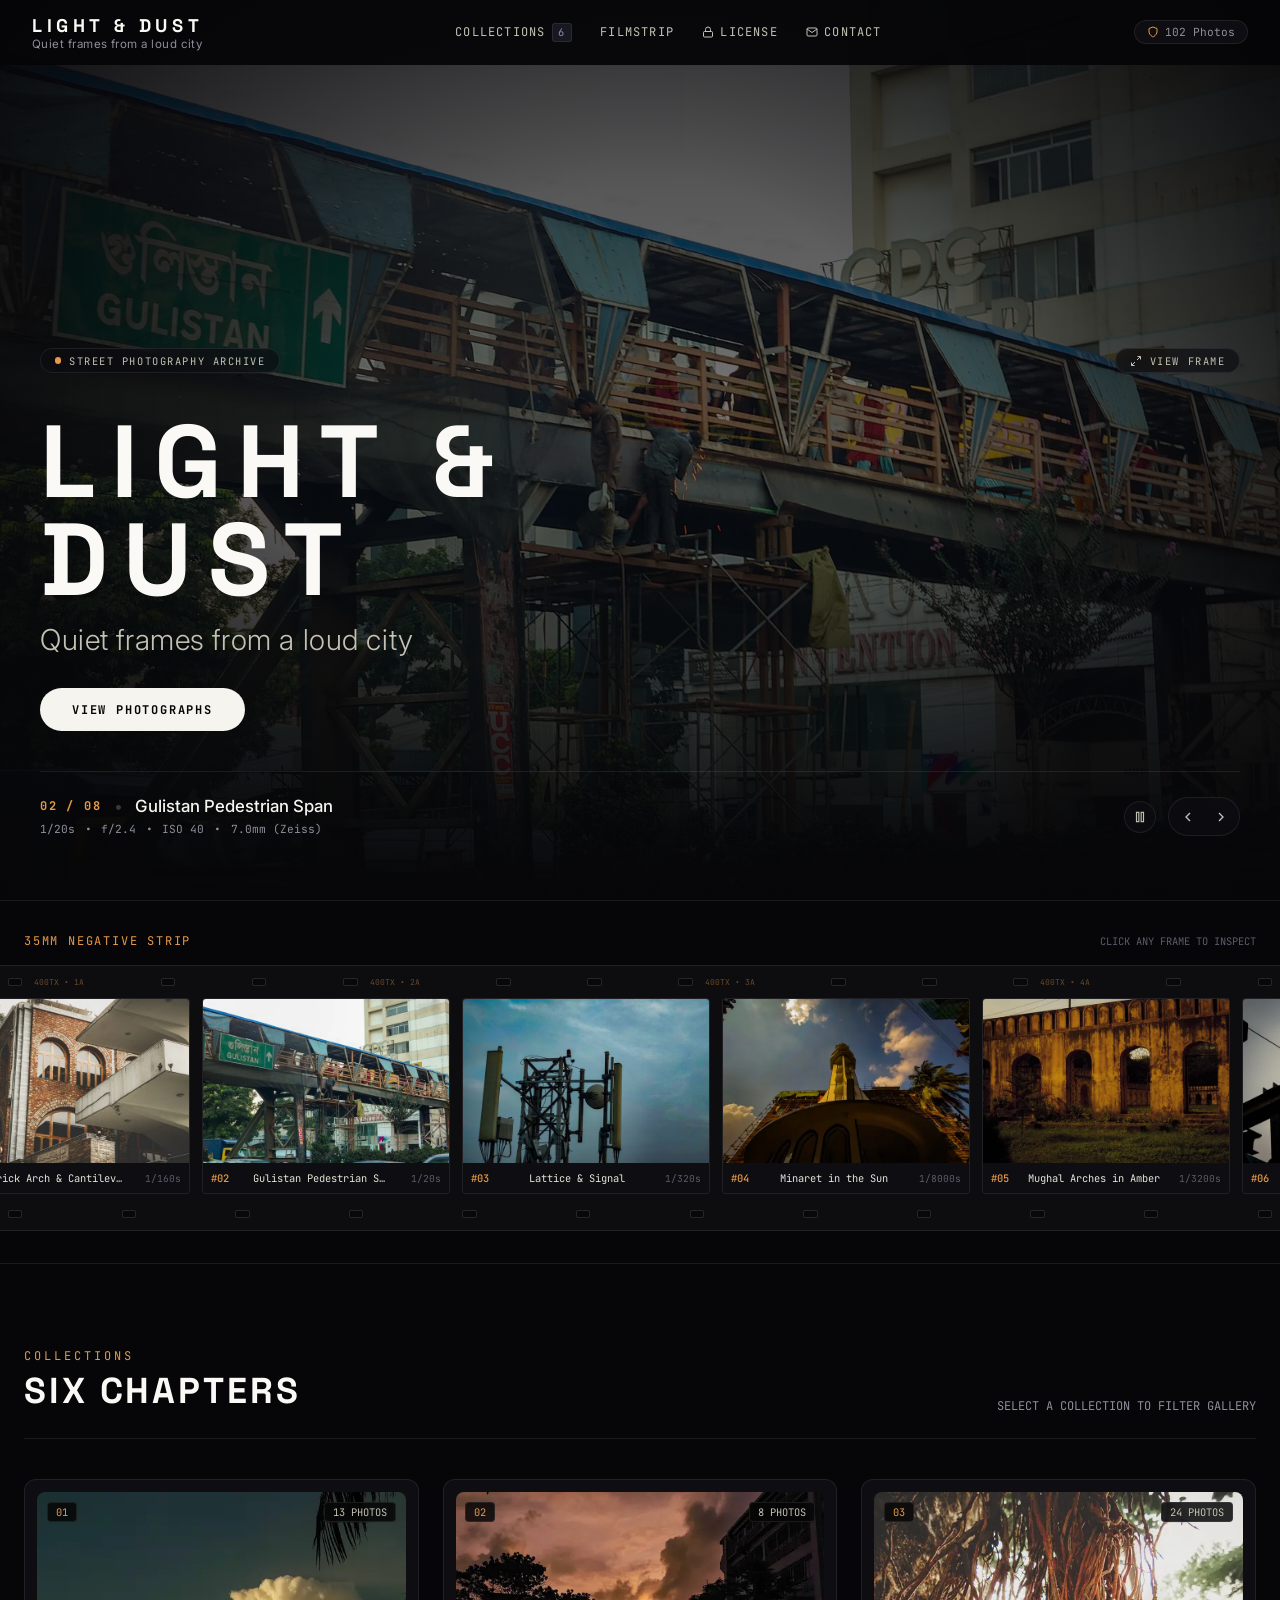
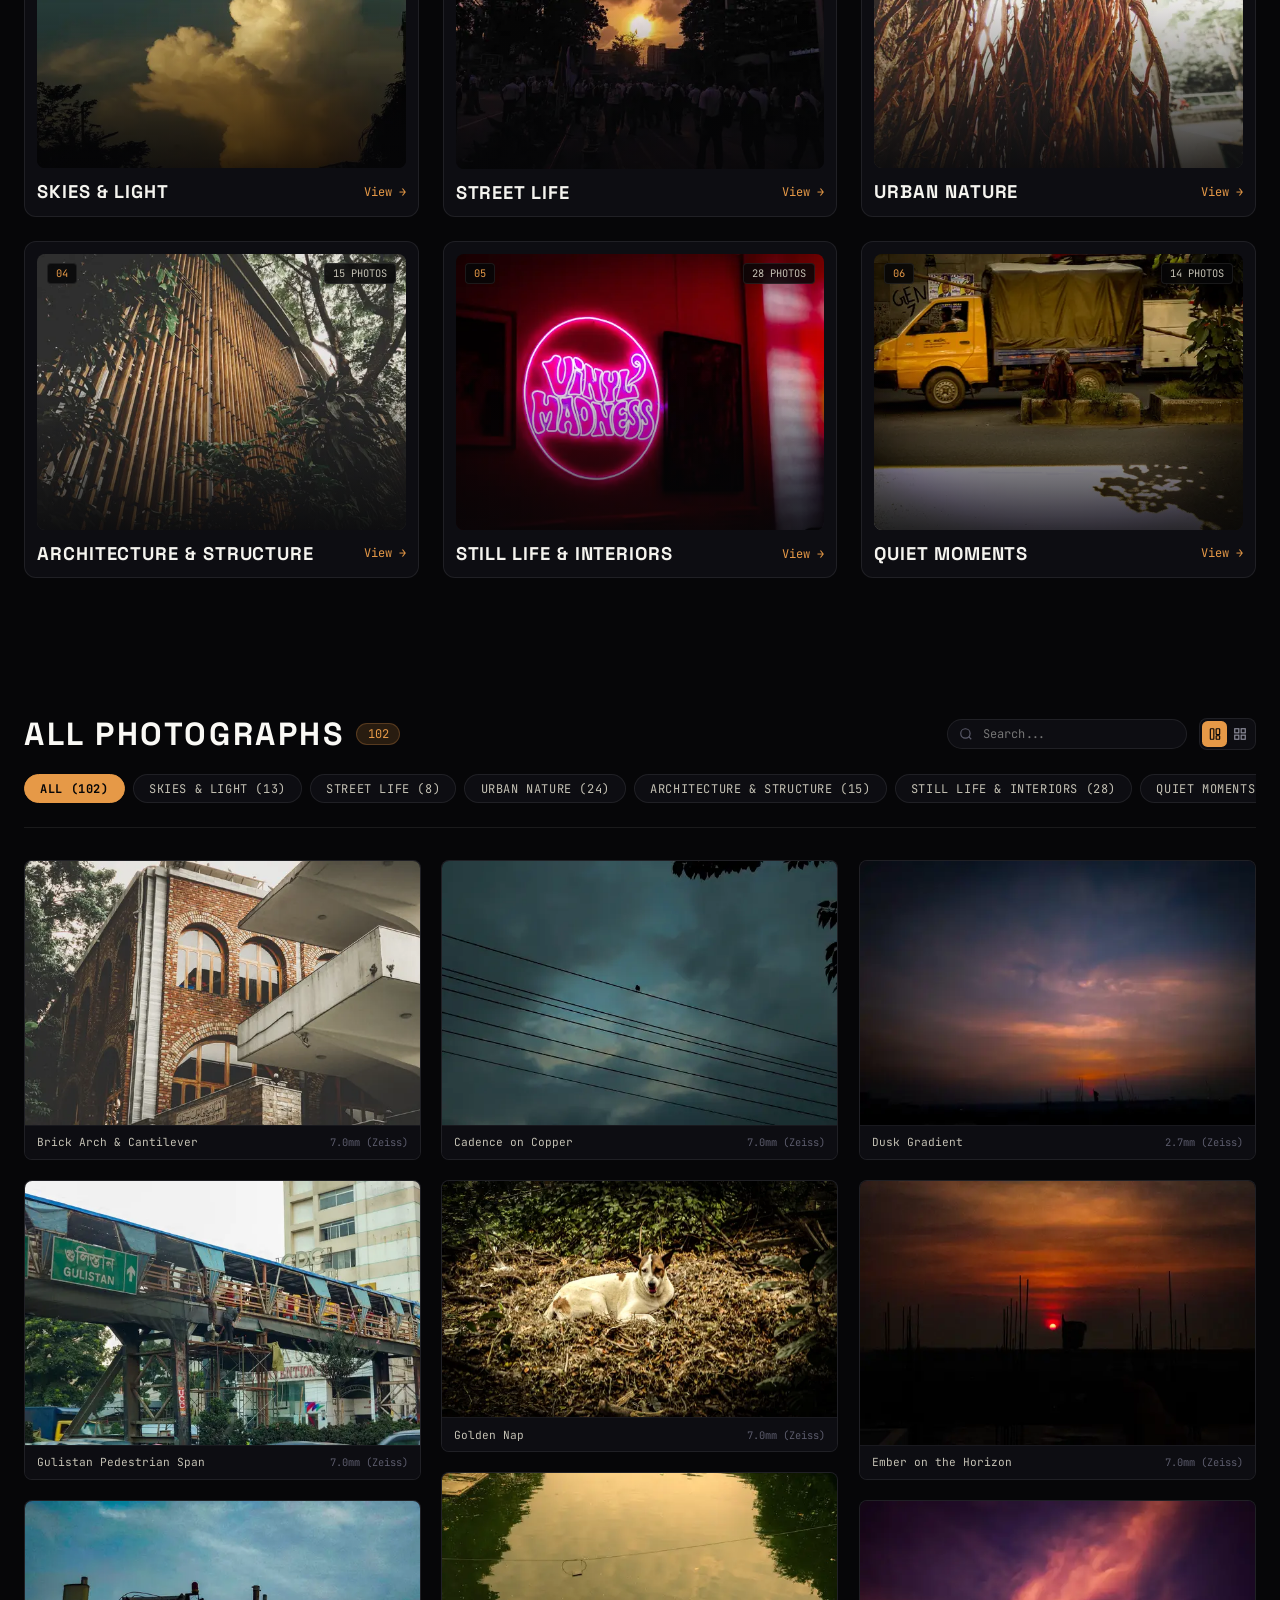
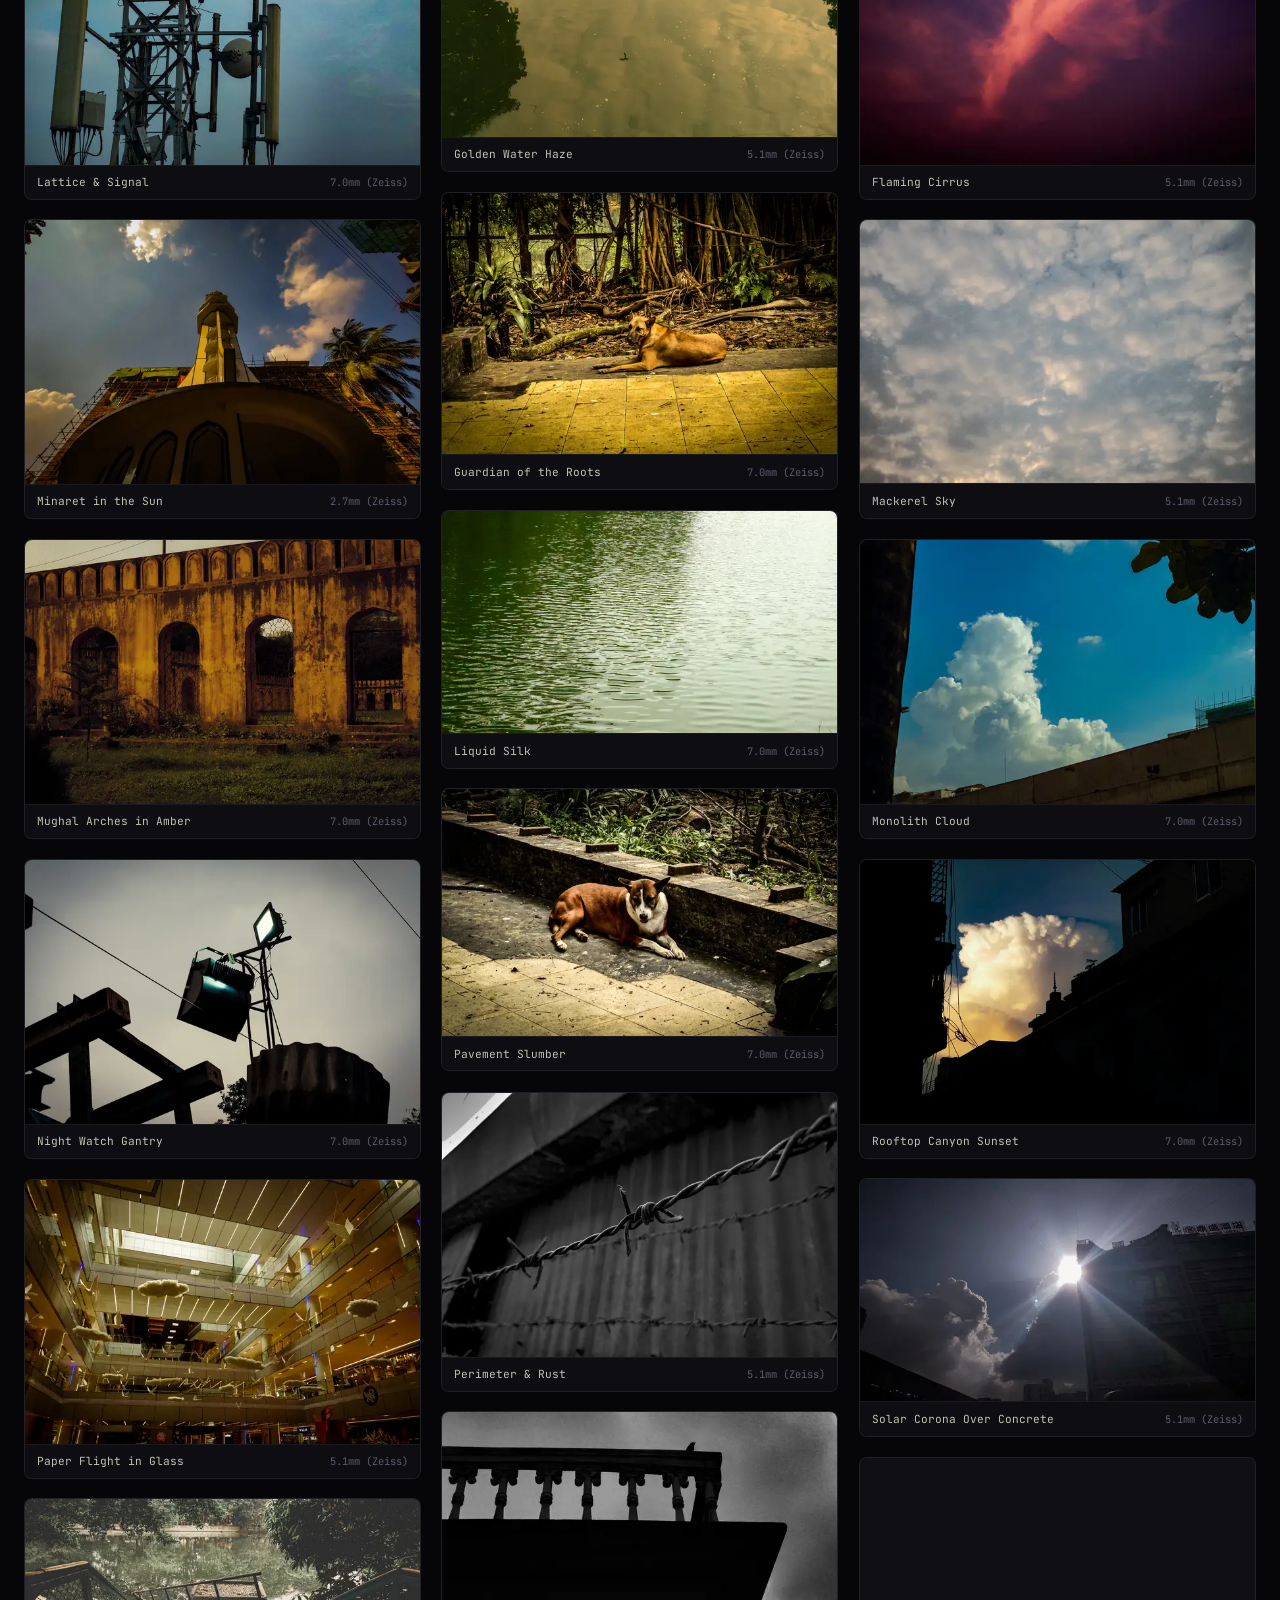
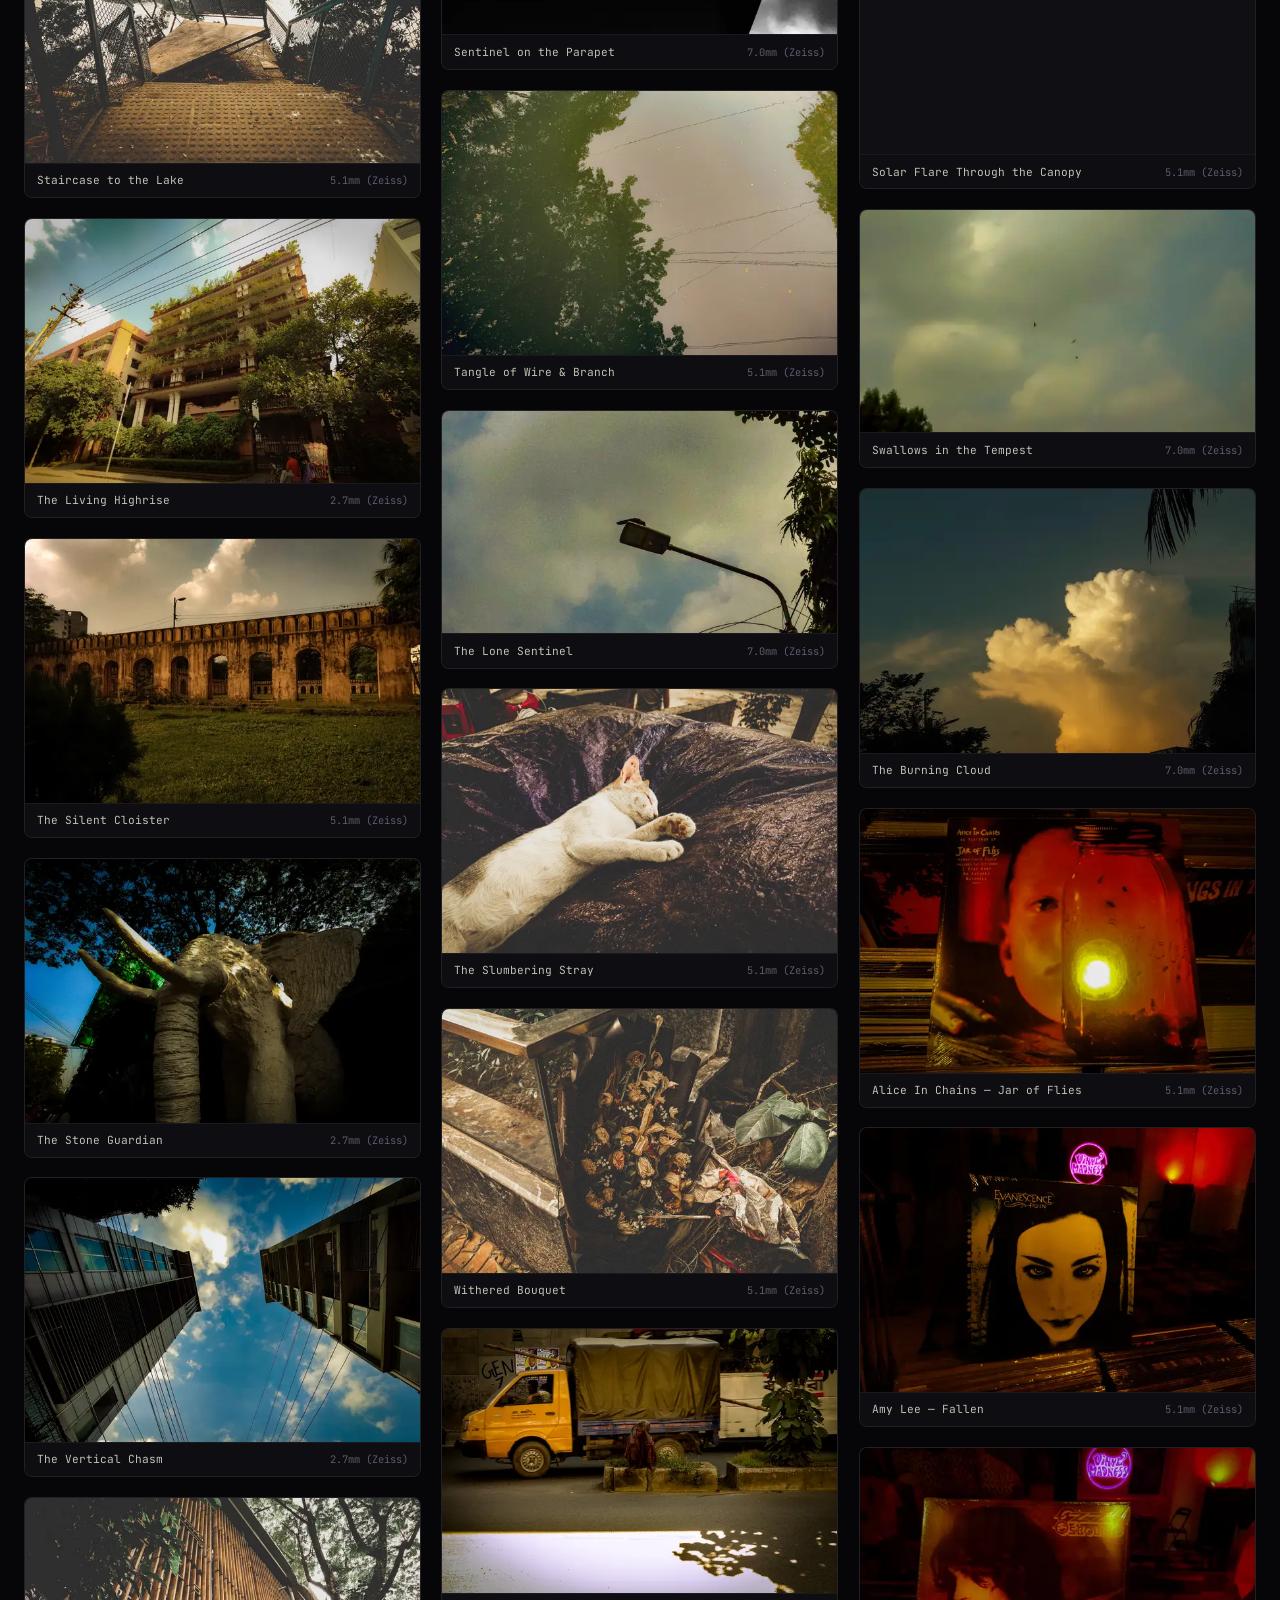
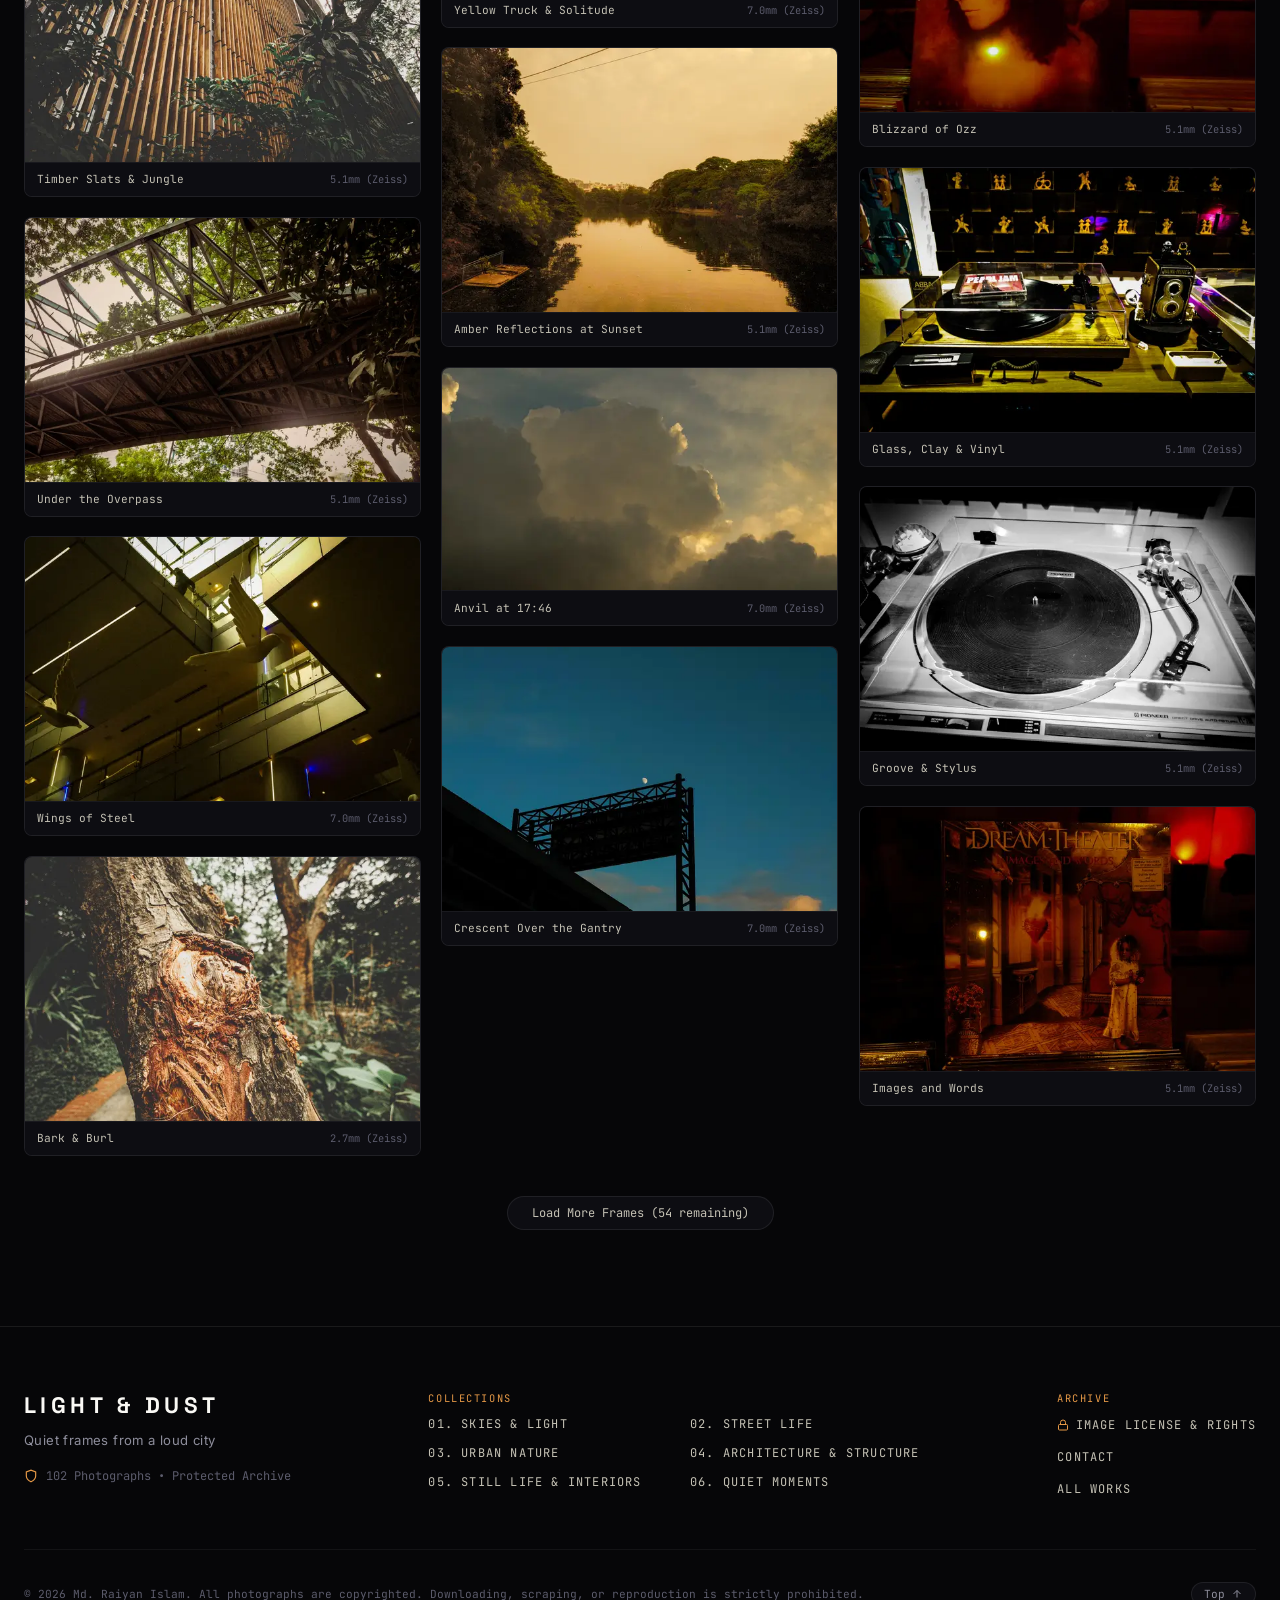
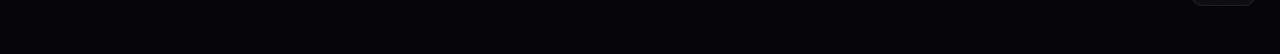
==== index.html @ 7803d022 "Refactor filmstrip section for improved accessibility and user interaction" ====
<!DOCTYPE html>
<html lang="en">
<head>
  <meta charset="UTF-8" />
  <meta name="viewport" content="width=device-width, initial-scale=1.0, viewport-fit=cover" />
  <meta name="author" content="Md. Raiyan Islam" />
  <meta name="copyright" content="Md. Raiyan Islam" />
  <meta name="description" content="Light & Dust — Quiet frames from a loud city. A street photography archive by Md. Raiyan Islam." />
  <meta name="robots" content="index, follow" />
  <meta name="theme-color" content="#060608" />
  <meta name="color-scheme" content="dark" />

  <title>Light & Dust — Street Photography Archive</title>

  <!-- Complete Multi-Platform Favicon Suite -->
  <link rel="icon" type="image/svg+xml" href="favicon.svg" />
  <link rel="icon" type="image/png" sizes="32x32" href="favicon-32x32.png" />
  <link rel="icon" type="image/png" sizes="16x16" href="favicon-16x16.png" />
  <link rel="apple-touch-icon" sizes="180x180" href="apple-touch-icon.png" />
  <link rel="manifest" href="site.webmanifest" />

  <!-- Social & Open Graph Metadata -->
  <meta property="og:type" content="website" />
  <meta property="og:title" content="Light & Dust — Street Photography Archive" />
  <meta property="og:description" content="Quiet frames from a loud city. A street photography archive by Md. Raiyan Islam." />
  <meta property="og:image" content="photos/display/night-watch-gantry.webp" />
  <meta property="og:site_name" content="Light & Dust" />

  <!-- Twitter Card Metadata -->
  <meta name="twitter:card" content="summary_large_image" />
  <meta name="twitter:title" content="Light & Dust — Street Photography Archive" />
  <meta name="twitter:description" content="Quiet frames from a loud city. A street photography archive by Md. Raiyan Islam." />
  <meta name="twitter:image" content="photos/display/night-watch-gantry.webp" />

  <!-- Preconnect to Fonts -->
  <link rel="preconnect" href="https://fonts.googleapis.com" />
  <link rel="preconnect" href="https://fonts.gstatic.com" crossorigin />
  <link href="https://fonts.googleapis.com/css2?family=Inter:wght@300;400;500;600;700&family=JetBrains+Mono:wght@300;400;500;600&family=Space+Grotesk:wght@300;400;500;600;700;800;900&display=swap" rel="stylesheet" />

  <!-- Preload Initial LCP Hero Image Candidate -->
  <link rel="preload" as="image" href="photos/display/night-watch-gantry.webp" type="image/webp" fetchpriority="high" />

  <!-- Structured Data (JSON-LD) -->
  <script type="application/ld+json">
  {
    "@context": "https://schema.org",
    "@type": "ImageGallery",
    "name": "Light & Dust",
    "description": "Quiet frames from a loud city. A street photography archive by Md. Raiyan Islam.",
    "author": {
      "@type": "Person",
      "name": "Md. Raiyan Islam",
      "url": "https://instagram.com/raiyan._.clicks"
    },
    "copyrightHolder": {
      "@type": "Person",
      "name": "Md. Raiyan Islam"
    },
    "genre": "Street Photography"
  }
  </script>

  <!-- Modern Pure CSS Design System -->
  <link rel="stylesheet" href="css/style.css" />
</head>
<body class="select-none">

  <!-- Accessibility Skip-to-Content Link -->
  <a href="#gallery" class="skip-to-content">Skip to gallery</a>

  <!-- =========================================================================
       Navigation Header
       ========================================================================= -->
  <header id="site-header" class="site-header">
    <div class="header-container">
      <!-- Identity -->
      <a href="#top" class="brand-link" id="brand-home-link">
        <span class="brand-title">Light & Dust</span>
        <span class="brand-tagline">Quiet frames from a loud city</span>
      </a>

      <!-- Desktop Navigation -->
      <nav class="desktop-nav">
        <!-- Collections Dropdown -->
        <div class="collections-dropdown-wrap">
          <button class="nav-link-btn" id="nav-collections-btn">
            <span>Collections</span>
            <span style="font-size: 0.65rem; color: var(--paper-400); background: var(--bg-obsidian-800); padding: 0.1rem 0.35rem; border-radius: 3px; border: 1px solid var(--border-subtle);">6</span>
          </button>
          <div class="collections-menu">
            <div class="collections-menu-inner">
              <button class="collections-menu-item active" data-nav-col="all">
                <span>All Works</span>
                <span style="font-size: 0.65rem; color: var(--paper-500);">→</span>
              </button>
              <button class="collections-menu-item" data-nav-col="skies-and-light">
                <span>01. Skies & Light</span>
                <span style="font-size: 0.65rem; color: var(--paper-500);">→</span>
              </button>
              <button class="collections-menu-item" data-nav-col="street-life">
                <span>02. Street Life</span>
                <span style="font-size: 0.65rem; color: var(--paper-500);">→</span>
              </button>
              <button class="collections-menu-item" data-nav-col="urban-nature">
                <span>03. Urban Nature</span>
                <span style="font-size: 0.65rem; color: var(--paper-500);">→</span>
              </button>
              <button class="collections-menu-item" data-nav-col="architecture-and-structure">
                <span>04. Architecture & Structure</span>
                <span style="font-size: 0.65rem; color: var(--paper-500);">→</span>
              </button>
              <button class="collections-menu-item" data-nav-col="still-life-and-interiors">
                <span>05. Still Life & Interiors</span>
                <span style="font-size: 0.65rem; color: var(--paper-500);">→</span>
              </button>
              <button class="collections-menu-item" data-nav-col="quiet-moments">
                <span>06. Quiet Moments</span>
                <span style="font-size: 0.65rem; color: var(--paper-500);">→</span>
              </button>
            </div>
          </div>
        </div>

        <a href="#filmstrip-archive" class="nav-link-btn" style="text-decoration: none;">Filmstrip</a>
        <button class="nav-link-btn" data-open-license>
          <svg width="12" height="12" viewBox="0 0 24 24" fill="none" stroke="currentColor" stroke-width="2"><rect x="3" y="11" width="18" height="11" rx="2" ry="2"/><path d="M7 11V7a5 5 0 0 1 10 0v4"/></svg>
          <span>License</span>
        </button>
        <button class="nav-link-btn" data-open-contact>
          <svg width="12" height="12" viewBox="0 0 24 24" fill="none" stroke="currentColor" stroke-width="2"><path d="M4 4h16c1.1 0 2 .9 2 2v12c0 1.1-.9 2-2 2H4c-1.1 0-2-.9-2-2V6c0-1.1.9-2 2-2z"/><polyline points="22,6 12,13 2,6"/></svg>
          <span>Contact</span>
        </button>
      </nav>

      <!-- Right Protected Status Badge -->
      <div style="display: flex; align-items: center; gap: 0.75rem;">
        <button class="header-status-badge" data-open-license title="Protected archive under copyright license">
          <svg width="12" height="12" viewBox="0 0 24 24" fill="none" stroke="var(--film-accent)" stroke-width="2"><path d="M12 22s8-4 8-10V5l-8-3-8 3v7c0 6 8 10 8 10z"/></svg>
          <span>102 Photos</span>
        </button>

        <!-- Mobile Hamburger Button -->
        <button id="mobile-menu-btn" class="mobile-menu-btn" aria-label="Toggle navigation">
          <svg width="18" height="18" viewBox="0 0 24 24" fill="none" stroke="currentColor" stroke-width="2"><line x1="3" y1="12" x2="21" y2="12"/><line x1="3" y1="6" x2="21" y2="6"/><line x1="3" y1="18" x2="21" y2="18"/></svg>
        </button>
      </div>
    </div>
  </header>

  <!-- Mobile Drawer -->
  <div id="mobile-drawer" class="mobile-drawer hidden">
    <div style="display: flex; flex-direction: column; gap: 1rem;">
      <div style="display: flex; align-items: center; justify-content: space-between; border-bottom: 1px solid var(--border-subtle); padding-bottom: 0.75rem;">
        <span style="font-family: var(--font-mono); font-size: 0.75rem; text-transform: uppercase; letter-spacing: 0.15em; color: var(--film-accent);">Collections</span>
        <button id="mobile-drawer-close" style="background: none; border: none; color: var(--paper-300); cursor: pointer;">✕</button>
      </div>

      <button class="collections-menu-item" data-nav-col="all" style="font-size: 0.85rem; padding: 0.6rem 0;">All Photographs (102)</button>
      <button class="collections-menu-item" data-nav-col="skies-and-light" style="font-size: 0.85rem; padding: 0.6rem 0;">01. Skies & Light</button>
      <button class="collections-menu-item" data-nav-col="street-life" style="font-size: 0.85rem; padding: 0.6rem 0;">02. Street Life</button>
      <button class="collections-menu-item" data-nav-col="urban-nature" style="font-size: 0.85rem; padding: 0.6rem 0;">03. Urban Nature</button>
      <button class="collections-menu-item" data-nav-col="architecture-and-structure" style="font-size: 0.85rem; padding: 0.6rem 0;">04. Architecture & Structure</button>
      <button class="collections-menu-item" data-nav-col="still-life-and-interiors" style="font-size: 0.85rem; padding: 0.6rem 0;">05. Still Life & Interiors</button>
      <button class="collections-menu-item" data-nav-col="quiet-moments" style="font-size: 0.85rem; padding: 0.6rem 0;">06. Quiet Moments</button>

      <div style="margin-top: 1rem; padding-top: 1rem; border-top: 1px solid var(--border-subtle); display: flex; flex-direction: column; gap: 0.5rem;">
        <button class="nav-link-btn" data-open-license style="color: var(--film-accent); font-size: 0.85rem;">🔒 Image License & Copyright</button>
        <button class="nav-link-btn" data-open-contact style="font-size: 0.85rem;">✉ Contact</button>
      </div>
    </div>

    <div style="font-family: var(--font-mono); font-size: 0.7rem; color: var(--paper-500); padding-top: 1rem; border-top: 1px solid var(--border-subtle);">
      © <span id="mobile-year">2026</span> Md. Raiyan Islam • All Rights Reserved
    </div>
  </div>

  <main id="top">
    <!-- =========================================================================
         Hero Section
         ========================================================================= -->
    <section class="hero-section">
      <!-- Background Hero Stage -->
      <div class="hero-bg-stage">
        <img id="hero-bg-img" class="hero-bg-img" src="photos/display/night-watch-gantry.webp" alt="Hero frame" width="4032" height="2688" fetchpriority="high" draggable="false" />
        <div class="hero-click-shield"></div>
        <div class="hero-gradient-overlay"></div>
        <div class="hero-radial-overlay"></div>
      </div>

      <!-- Hero Content -->
      <div class="hero-content">
        <!-- Top Pill -->
        <div class="hero-top-pill">
          <div class="pill-badge">
            <span class="pill-badge-dot"></span>
            <span>Street Photography Archive</span>
          </div>

          <button id="hero-view-frame-btn" class="pill-badge" style="cursor: pointer; transition: all 0.2s;" title="Inspect current frame">
            <svg width="12" height="12" viewBox="0 0 24 24" fill="none" stroke="currentColor" stroke-width="2"><path d="M15 3h6v6M9 21H3v-6M21 3l-7 7M3 21l7-7"/></svg>
            <span>View Frame</span>
          </button>
        </div>

        <!-- Identity -->
        <div class="hero-identity">
          <h1 class="hero-title">Light & Dust</h1>
          <p class="hero-tagline">Quiet frames from a loud city</p>
          <button id="hero-explore-btn" class="hero-action-btn">View Photographs</button>
        </div>

        <!-- Bottom Telemetry & Carousel Controls -->
        <div class="hero-bottom-bar">
          <div class="hero-telemetry">
            <div class="hero-meta-title-line">
              <span id="hero-counter" style="font-family: var(--font-mono); font-size: 0.75rem; font-weight: 700; color: var(--film-accent); letter-spacing: 0.15em;">01 / 08</span>
              <span style="color: rgba(255,255,255,0.2);">•</span>
              <h2 id="hero-photo-title" style="font-family: var(--font-sans); font-size: 1.05rem; font-weight: 500; color: var(--paper-100);">Frame Title</h2>
            </div>
            <div class="hero-exif-line">
              <span id="hero-exif-shutter">1/250s</span>
              <span>•</span>
              <span id="hero-exif-aperture">f/1.7</span>
              <span>•</span>
              <span id="hero-exif-iso">ISO 64</span>
              <span>•</span>
              <span id="hero-exif-lens">24mm eq. Zeiss</span>
            </div>
          </div>

          <!-- Carousel Controls -->
          <div class="hero-controls">
            <button id="hero-play-pause-btn" class="control-btn-icon" aria-label="Pause or play auto slideshow">
              <svg width="14" height="14" viewBox="0 0 24 24" fill="none" stroke="currentColor" stroke-width="2"><rect x="6" y="4" width="4" height="16"/><rect x="14" y="4" width="4" height="16"/></svg>
            </button>
            <div class="control-btn-group">
              <button id="hero-prev-btn" aria-label="Previous photograph">
                <svg width="16" height="16" viewBox="0 0 24 24" fill="none" stroke="currentColor" stroke-width="2"><polyline points="15 18 9 12 15 6"/></svg>
              </button>
              <button id="hero-next-btn" aria-label="Next photograph">
                <svg width="16" height="16" viewBox="0 0 24 24" fill="none" stroke="currentColor" stroke-width="2"><polyline points="9 18 15 12 9 6"/></svg>
              </button>
            </div>
          </div>
        </div>
      </div>
    </section>

    <!-- =========================================================================
         35mm Negative Filmstrip (Auto-Scrolling)
         ========================================================================= -->
    <section id="filmstrip-archive" class="filmstrip-section">
      <div class="filmstrip-header">
        <span style="font-family: var(--font-mono); font-size: 0.75rem; text-transform: uppercase; letter-spacing: 0.15em; color: var(--film-accent);">35mm Negative Strip</span>
        <span style="font-family: var(--font-mono); font-size: 0.65rem; color: var(--paper-500);">CLICK ANY FRAME TO INSPECT</span>
      </div>

      <div class="filmstrip-container">
        <!-- Top Sprockets -->
        <div class="filmstrip-sprockets">
          <div class="sprocket-hole"><div class="sprocket-rect"></div><span style="font-family: var(--font-mono); font-size: 8px; color: rgba(230,153,71,0.7);">400TX • 1A</span></div>
          <div class="sprocket-hole"><div class="sprocket-rect"></div></div>
          <div class="sprocket-hole"><div class="sprocket-rect"></div></div>
          <div class="sprocket-hole"><div class="sprocket-rect"></div><span style="font-family: var(--font-mono); font-size: 8px; color: rgba(230,153,71,0.7);">400TX • 2A</span></div>
          <div class="sprocket-hole"><div class="sprocket-rect"></div></div>
          <div class="sprocket-hole"><div class="sprocket-rect"></div></div>
          <div class="sprocket-hole"><div class="sprocket-rect"></div><span style="font-family: var(--font-mono); font-size: 8px; color: rgba(230,153,71,0.7);">400TX • 3A</span></div>
          <div class="sprocket-hole"><div class="sprocket-rect"></div></div>
          <div class="sprocket-hole"><div class="sprocket-rect"></div></div>
          <div class="sprocket-hole"><div class="sprocket-rect"></div><span style="font-family: var(--font-mono); font-size: 8px; color: rgba(230,153,71,0.7);">400TX • 4A</span></div>
          <div class="sprocket-hole"><div class="sprocket-rect"></div></div>
          <div class="sprocket-hole"><div class="sprocket-rect"></div></div>
        </div>

        <!-- Scrolling Photos -->
        <div id="filmstrip-scroll" class="filmstrip-scroll"></div>

        <!-- Bottom Sprockets -->
        <div class="filmstrip-sprockets" style="margin-top: 0.25rem;">
          <div class="sprocket-hole"><div class="sprocket-rect"></div></div>
          <div class="sprocket-hole"><div class="sprocket-rect"></div></div>
          <div class="sprocket-hole"><div class="sprocket-rect"></div></div>
          <div class="sprocket-hole"><div class="sprocket-rect"></div></div>
          <div class="sprocket-hole"><div class="sprocket-rect"></div></div>
          <div class="sprocket-hole"><div class="sprocket-rect"></div></div>
          <div class="sprocket-hole"><div class="sprocket-rect"></div></div>
          <div class="sprocket-hole"><div class="sprocket-rect"></div></div>
          <div class="sprocket-hole"><div class="sprocket-rect"></div></div>
          <div class="sprocket-hole"><div class="sprocket-rect"></div></div>
          <div class="sprocket-hole"><div class="sprocket-rect"></div></div>
          <div class="sprocket-hole"><div class="sprocket-rect"></div></div>
        </div>
      </div>
    </section>

    <!-- =========================================================================
         Six Chapters Showcase
         ========================================================================= -->
    <section id="collections" class="collections-section">
      <div class="collections-header">
        <div>
          <span style="font-family: var(--font-mono); font-size: 0.75rem; text-transform: uppercase; letter-spacing: 0.25em; color: var(--film-accent);">COLLECTIONS</span>
          <h2 style="font-family: var(--font-display); font-size: clamp(1.5rem, 4vw, 2.25rem); text-transform: uppercase; letter-spacing: 0.08em; color: var(--paper-50); font-weight: 700; margin-top: 0.25rem;">Six Chapters</h2>
        </div>
        <div style="font-family: var(--font-mono); font-size: 0.75rem; color: var(--paper-400);">SELECT A COLLECTION TO FILTER GALLERY</div>
      </div>

      <div id="collections-grid" class="collections-grid"></div>
    </section>

    <!-- =========================================================================
         Main Gallery Section
         ========================================================================= -->
    <section id="gallery" class="gallery-section">
      <div class="gallery-header">
        <div class="gallery-top-row">
          <div class="gallery-title-group">
            <h2 id="gallery-title" class="gallery-heading">All Photographs</h2>
            <span id="gallery-count" class="gallery-count-pill">102</span>
          </div>

          <!-- Search + View Toggles -->
          <div class="gallery-controls-group">
            <div class="search-box">
              <svg class="search-icon" width="14" height="14" viewBox="0 0 24 24" fill="none" stroke="currentColor" stroke-width="2"><circle cx="11" cy="11" r="8"/><line x1="21" y1="21" x2="16.65" y2="16.65"/></svg>
              <input id="search-input" class="search-input" type="text" placeholder="Search..." />
              <button id="search-clear-btn" class="search-clear-btn" style="display: none;" aria-label="Clear search">✕</button>
            </div>

            <div class="view-toggle-wrap">
              <button id="view-toggle-masonry" class="view-toggle-btn active" title="Masonry View" aria-label="Masonry View">
                <svg width="14" height="14" viewBox="0 0 24 24" fill="none" stroke="currentColor" stroke-width="2"><rect x="4" y="3" width="6" height="18" rx="1"/><rect x="14" y="3" width="6" height="10" rx="1"/><rect x="14" y="15" width="6" height="6" rx="1"/></svg>
              </button>
              <button id="view-toggle-grid" class="view-toggle-btn" title="Grid View" aria-label="Grid View">
                <svg width="14" height="14" viewBox="0 0 24 24" fill="none" stroke="currentColor" stroke-width="2"><rect x="3" y="3" width="7" height="7"/><rect x="14" y="3" width="7" height="7"/><rect x="14" y="14" width="7" height="7"/><rect x="3" y="14" width="7" height="7"/></svg>
              </button>
            </div>
          </div>
        </div>

        <!-- Collection Filter Pills -->
        <div id="collection-pills" class="collection-pills-scroll"></div>
      </div>

      <!-- Photo Cards Container -->
      <div id="gallery-container" class="gallery-masonry"></div>

      <!-- Infinite Scroll Sentinel / Load More Status -->
      <div id="load-more-container" class="gallery-load-sentinel"></div>
    </section>
  </main>

  <!-- =========================================================================
       Footer
       ========================================================================= -->
  <footer class="site-footer">
    <div class="footer-inner">
      <div class="footer-top">
        <div style="max-width: 22rem; display: flex; flex-direction: column; gap: 0.75rem;">
          <h3 style="font-family: var(--font-display); font-size: 1.4rem; font-weight: 700; text-transform: uppercase; letter-spacing: 0.2em; color: var(--paper-50);">Light & Dust</h3>
          <p style="font-family: var(--font-sans); font-size: 0.82rem; color: var(--paper-400); letter-spacing: 0.03em;">Quiet frames from a loud city</p>
          <div style="padding-top: 0.5rem; display: flex; align-items: center; gap: 0.5rem; font-family: var(--font-mono); font-size: 0.75rem; color: var(--paper-500);">
            <svg width="14" height="14" viewBox="0 0 24 24" fill="none" stroke="var(--film-accent)" stroke-width="2"><path d="M12 22s8-4 8-10V5l-8-3-8 3v7c0 6 8 10 8 10z"/></svg>
            <span><span id="footer-total-photos">102</span> Photographs • Protected Archive</span>
          </div>
        </div>

        <!-- Collections Links -->
        <div style="display: flex; flex-direction: column; gap: 0.5rem; font-family: var(--font-mono); font-size: 0.75rem;">
          <span style="font-size: 0.65rem; text-transform: uppercase; letter-spacing: 0.15em; color: var(--film-accent);">COLLECTIONS</span>
          <div id="footer-collections-list" style="display: grid; grid-template-columns: repeat(2, 1fr); gap: 0.4rem 2rem;"></div>
        </div>

        <!-- Archive Links -->
        <div style="display: flex; flex-direction: column; gap: 0.5rem; font-family: var(--font-mono); font-size: 0.75rem;">
          <span style="font-size: 0.65rem; text-transform: uppercase; letter-spacing: 0.15em; color: var(--film-accent);">ARCHIVE</span>
          <button class="nav-link-btn" data-open-license style="text-align: left;">
            <svg width="12" height="12" viewBox="0 0 24 24" fill="none" stroke="var(--film-accent)" stroke-width="2"><rect x="3" y="11" width="18" height="11" rx="2" ry="2"/><path d="M7 11V7a5 5 0 0 1 10 0v4"/></svg>
            <span>Image License & Rights</span>
          </button>
          <button class="nav-link-btn" data-open-contact style="text-align: left;">Contact</button>
          <button class="nav-link-btn" data-nav-col="all" style="text-align: left;">All Works</button>
        </div>
      </div>

      <div class="footer-bottom">
        <div>
          © <span id="footer-year">2026</span> Md. Raiyan Islam. All photographs are copyrighted. Downloading, scraping, or reproduction is strictly prohibited.
        </div>
        <button id="scroll-to-top-btn" class="header-status-badge">
          <span>Top</span>
          <svg width="12" height="12" viewBox="0 0 24 24" fill="none" stroke="currentColor" stroke-width="2"><line x1="12" y1="19" x2="12" y2="5"/><polyline points="5 12 12 5 19 12"/></svg>
        </button>
      </div>
    </div>
  </footer>

  <!-- =========================================================================
       Lightbox Modal (Native HTML5 <dialog> with closedby="any")
       ========================================================================= -->
  <dialog id="lightbox-dialog" closedby="any" aria-labelledby="lightbox-title">
    <div class="lightbox-shell">
      <!-- Top Bar -->
      <header class="lightbox-header">
        <div style="display: flex; align-items: center; gap: 0.75rem;">
          <span id="lightbox-counter" style="font-family: var(--font-mono); font-size: 0.75rem; font-weight: 700; color: var(--film-accent);">#001 / 102</span>
          <span style="color: rgba(255,255,255,0.2);">•</span>
          <h2 id="lightbox-title" style="font-family: var(--font-sans); font-size: 1.1rem; font-weight: 500; color: var(--paper-50); white-space: nowrap; overflow: hidden; text-overflow: ellipsis; max-width: 18rem;">Frame Title</h2>
          <span id="lightbox-badge" style="background: rgba(255,255,255,0.1); padding: 0.15rem 0.5rem; border-radius: 4px; font-family: var(--font-mono); font-size: 0.65rem; text-transform: uppercase; color: var(--paper-300);">Archive</span>
        </div>

        <div style="display: flex; align-items: center; gap: 0.5rem;">
          <button id="lightbox-zoom-btn" class="control-btn-icon" title="Toggle Zoom (Z)" aria-label="Toggle Zoom">
            <svg width="14" height="14" viewBox="0 0 24 24" fill="none" stroke="currentColor" stroke-width="2"><circle cx="11" cy="11" r="8"/><line x1="21" y1="21" x2="16.65" y2="16.65"/><line x1="11" y1="8" x2="11" y2="14"/><line x1="8" y1="11" x2="14" y2="11"/></svg>
          </button>
          <button id="lightbox-info-btn" class="control-btn-icon" title="Toggle Camera Info (I)" aria-label="Toggle camera info" style="color: var(--film-accent);">
            <svg width="14" height="14" viewBox="0 0 24 24" fill="none" stroke="currentColor" stroke-width="2"><circle cx="12" cy="12" r="10"/><line x1="12" y1="16" x2="12" y2="12"/><line x1="12" y1="8" x2="12.01" y2="8"/></svg>
          </button>
          <button id="lightbox-fullscreen-btn" class="control-btn-icon" title="Toggle Fullscreen (F)" aria-label="Toggle Fullscreen">
            <svg width="14" height="14" viewBox="0 0 24 24" fill="none" stroke="currentColor" stroke-width="2"><polyline points="15 3 21 3 21 9"/><polyline points="9 21 3 21 3 15"/><line x1="21" y1="3" x2="14" y2="10"/><line x1="3" y1="21" x2="10" y2="14"/></svg>
          </button>
          <button id="lightbox-close-btn" class="control-btn-icon" style="background: rgba(255,255,255,0.1); margin-left: 0.5rem;" title="Close (Esc)" aria-label="Close">
            <svg width="16" height="16" viewBox="0 0 24 24" fill="none" stroke="currentColor" stroke-width="2"><line x1="18" y1="6" x2="6" y2="18"/><line x1="6" y1="6" x2="18" y2="18"/></svg>
          </button>
        </div>
      </header>

      <!-- Center Stage -->
      <div class="lightbox-stage-wrap">
        <button id="lightbox-prev-btn" class="lightbox-nav-btn lightbox-nav-prev" aria-label="Previous photograph">
          <svg width="22" height="22" viewBox="0 0 24 24" fill="none" stroke="currentColor" stroke-width="2"><polyline points="15 18 9 12 15 6"/></svg>
        </button>

        <div id="lightbox-stage" class="lightbox-stage">
          <div id="lightbox-img-scaler" class="lightbox-img-scaler">
            <img id="lightbox-img" src="" alt="Photo" draggable="false" />
            <div class="card-click-shield"></div>
          </div>
        </div>

        <button id="lightbox-next-btn" class="lightbox-nav-btn lightbox-nav-next" aria-label="Next photograph">
          <svg width="22" height="22" viewBox="0 0 24 24" fill="none" stroke="currentColor" stroke-width="2"><polyline points="9 18 15 12 9 6"/></svg>
        </button>

        <!-- Sidebar Telemetry (Minimalist & Low Words) -->
        <aside id="lightbox-sidebar" class="lightbox-sidebar">
          <div style="display: flex; flex-direction: column; gap: 1.25rem;">
            <div style="border-bottom: 1px solid var(--border-subtle); padding-bottom: 1rem;">
              <span id="lb-collection-title" style="font-size: 0.65rem; color: var(--film-accent); text-transform: uppercase; letter-spacing: 0.15em;">Collection</span>
              <h3 id="lb-photo-title" style="font-family: var(--font-display); font-size: 1.25rem; font-weight: 700; text-transform: uppercase; letter-spacing: 0.05em; color: var(--paper-50); margin-top: 0.25rem;">Title</h3>
            </div>

            <!-- EXIF Grid -->
            <div>
              <span style="font-size: 0.65rem; color: var(--paper-500); text-transform: uppercase; letter-spacing: 0.15em;">EXIF TELEMETRY</span>
              <div style="display: grid; grid-template-columns: repeat(2, 1fr); gap: 0.5rem; margin-top: 0.5rem;">
                <div style="background: var(--bg-obsidian-900); border: 1px solid rgba(255,255,255,0.05); padding: 0.5rem; border-radius: 4px;">
                  <span style="font-size: 0.65rem; color: var(--paper-500);">SHUTTER</span>
                  <div id="lb-shutter" style="color: var(--paper-100); font-weight: 600; margin-top: 0.2rem;">1/250s</div>
                </div>
                <div style="background: var(--bg-obsidian-900); border: 1px solid rgba(255,255,255,0.05); padding: 0.5rem; border-radius: 4px;">
                  <span style="font-size: 0.65rem; color: var(--paper-500);">APERTURE</span>
                  <div id="lb-aperture" style="color: var(--paper-100); font-weight: 600; margin-top: 0.2rem;">f/1.7</div>
                </div>
                <div style="background: var(--bg-obsidian-900); border: 1px solid rgba(255,255,255,0.05); padding: 0.5rem; border-radius: 4px;">
                  <span style="font-size: 0.65rem; color: var(--paper-500);">ISO</span>
                  <div id="lb-iso" style="color: var(--paper-100); font-weight: 600; margin-top: 0.2rem;">ISO 64</div>
                </div>
                <div style="background: var(--bg-obsidian-900); border: 1px solid rgba(255,255,255,0.05); padding: 0.5rem; border-radius: 4px;">
                  <span style="font-size: 0.65rem; color: var(--paper-500);">LENS</span>
                  <div id="lb-lens" style="color: var(--paper-100); font-weight: 600; margin-top: 0.2rem; white-space: nowrap; overflow: hidden; text-overflow: ellipsis;">24mm eq.</div>
                </div>
              </div>
            </div>

            <!-- Hardware Details -->
            <div style="background: var(--bg-obsidian-900); border: 1px solid rgba(255,255,255,0.05); padding: 0.75rem; border-radius: 6px; display: flex; flex-direction: column; gap: 0.5rem; font-size: 0.7rem; color: var(--paper-400);">
              <div style="display: flex; justify-content: space-between;">
                <span style="color: var(--paper-500);">CAMERA:</span>
                <span id="lb-camera-model">Sony Xperia 5 IV</span>
              </div>
              <div style="display: flex; justify-content: space-between;">
                <span style="color: var(--paper-500);">OPTICS:</span>
                <span>Zeiss Vario-Tessar</span>
              </div>
              <div style="display: flex; justify-content: space-between;">
                <span style="color: var(--paper-500);">DATE:</span>
                <span id="lb-date">2026-08-24</span>
              </div>
            </div>
          </div>

          <!-- Bottom Copyright Shield -->
          <div style="border-top: 1px solid var(--border-subtle); padding-top: 1rem;">
            <div style="display: flex; align-items: center; gap: 0.5rem; background: var(--bg-obsidian-900); border: 1px solid rgba(255,255,255,0.05); padding: 0.6rem; border-radius: 4px; color: var(--paper-400); font-size: 0.7rem;">
              <svg width="14" height="14" viewBox="0 0 24 24" fill="none" stroke="var(--film-accent)" stroke-width="2"><rect x="3" y="11" width="18" height="11" rx="2" ry="2"/><path d="M7 11V7a5 5 0 0 1 10 0v4"/></svg>
              <span>© Md. Raiyan Islam • All Rights Reserved</span>
            </div>
          </div>
        </aside>
      </div>

      <!-- Bottom Filmstrip Scrubber -->
      <footer class="lightbox-footer">
        <div style="font-family: var(--font-mono); font-size: 0.65rem; color: var(--paper-500);">
          ARROWS [← / →] • ZOOM [Z] • ESC TO CLOSE
        </div>

        <div id="lightbox-strip-thumbs" style="display: flex; align-items: center; gap: 0.5rem;"></div>

        <div id="lightbox-frame-number" style="font-family: var(--font-mono); font-size: 0.65rem; color: var(--film-accent);">
          FRAME #001
        </div>
      </footer>
    </div>
  </dialog>

  <!-- =========================================================================
       Contact Modal (FormSubmit & Socials)
       ========================================================================= -->
  <dialog id="contact-dialog" class="modal-centered" closedby="any" aria-labelledby="contact-title">
    <div class="modal-header">
      <div>
        <span style="font-family: var(--font-mono); font-size: 0.7rem; text-transform: uppercase; letter-spacing: 0.15em; color: var(--film-accent);">GET IN TOUCH</span>
        <h2 id="contact-title" style="font-family: var(--font-display); font-size: 1.5rem; font-weight: 700; text-transform: uppercase; color: var(--paper-50); margin-top: 0.2rem;">Contact</h2>
      </div>
      <button id="contact-close-btn" class="modal-close-btn" aria-label="Close dialog">
        <svg width="18" height="18" viewBox="0 0 24 24" fill="none" stroke="currentColor" stroke-width="2"><line x1="18" y1="6" x2="6" y2="18"/><line x1="6" y1="6" x2="18" y2="18"/></svg>
      </button>
    </div>

    <!-- Direct Email & Instagram Quick Links -->
    <div style="display: grid; grid-template-columns: repeat(auto-fit, minmax(130px, 1fr)); gap: 0.75rem; margin-bottom: 1.25rem;">
      <a href="mailto:mdraiyanislam944@proton.me" style="display: flex; align-items: center; gap: 0.6rem; padding: 0.75rem; border-radius: 0.75rem; background: var(--bg-obsidian-950); border: 1px solid var(--border-subtle); text-decoration: none; font-family: var(--font-mono); font-size: 0.75rem; color: var(--paper-300); transition: all 0.2s;">
        <svg width="16" height="16" viewBox="0 0 24 24" fill="none" stroke="var(--film-accent)" stroke-width="2"><path d="M4 4h16c1.1 0 2 .9 2 2v12c0 1.1-.9 2-2 2H4c-1.1 0-2-.9-2-2V6c0-1.1.9-2 2-2z"/><polyline points="22,6 12,13 2,6"/></svg>
        <span style="white-space: nowrap; overflow: hidden; text-overflow: ellipsis;">mdraiyanislam944@proton.me</span>
      </a>

      <a href="https://instagram.com/raiyan._.clicks" target="_blank" rel="noopener noreferrer" style="display: flex; align-items: center; gap: 0.6rem; padding: 0.75rem; border-radius: 0.75rem; background: var(--bg-obsidian-950); border: 1px solid var(--border-subtle); text-decoration: none; font-family: var(--font-mono); font-size: 0.75rem; color: var(--paper-300); transition: all 0.2s;">
        <svg width="16" height="16" viewBox="0 0 24 24" fill="none" stroke="var(--film-accent)" stroke-width="2"><rect width="20" height="20" x="2" y="2" rx="5" ry="5"/><path d="M16 11.37A4 4 0 1 1 12.63 8 4 4 0 0 1 16 11.37z"/><line x1="17.5" x2="17.51" y1="6.5" y2="6.5"/></svg>
        <span>@raiyan._.clicks</span>
      </a>
    </div>

    <!-- Contact Form with FormSubmit -->
    <form id="contact-form" action="https://formsubmit.co/mdraiyanislam944@proton.me" method="POST">
      <input type="hidden" name="_captcha" value="false" />
      <input type="hidden" name="_template" value="table" />

      <div class="form-group">
        <label class="form-label" for="contact-name">Name</label>
        <input id="contact-name" class="form-input" type="text" name="name" placeholder="Your name" required />
      </div>

      <div class="form-group">
        <label class="form-label" for="contact-email">Email</label>
        <input id="contact-email" class="form-input" type="email" name="email" placeholder="your@email.com" required />
      </div>

      <div class="form-group">
        <label class="form-label" for="contact-message">Message</label>
        <textarea id="contact-message" class="form-textarea" name="message" placeholder="Your message..." rows="4" required></textarea>
      </div>

      <div style="display: flex; justify-content: flex-end; gap: 0.75rem; margin-top: 1.25rem;">
        <button type="button" class="load-more-btn" onclick="document.getElementById('contact-dialog').close()">Cancel</button>
        <button type="submit" class="hero-action-btn" style="margin: 0; padding: 0.65rem 1.75rem;">Send Message</button>
      </div>
    </form>

    <!-- Success Feedback View -->
    <div id="contact-form-success" style="display: none; text-align: center; padding: 2rem 1rem;">
      <div style="width: 2.5rem; height: 2.5rem; border-radius: 50%; background: var(--film-accent-dim); color: var(--film-accent); display: flex; align-items: center; justify-content: center; margin: 0 auto 1rem;">
        <svg width="20" height="20" viewBox="0 0 24 24" fill="none" stroke="currentColor" stroke-width="2.5"><polyline points="20 6 9 17 4 12"/></svg>
      </div>
      <h3 style="font-family: var(--font-display); font-size: 1.25rem; font-weight: 700; text-transform: uppercase; color: var(--paper-50);">Message Sent</h3>
      <p style="font-family: var(--font-mono); font-size: 0.75rem; color: var(--paper-400); margin-top: 0.5rem;">Thank you. Your message has been dispatched to mdraiyanislam944@proton.me.</p>
      <button id="contact-success-close-btn" class="hero-action-btn" style="margin-top: 1.25rem; padding: 0.5rem 1.5rem;">Close</button>
    </div>
  </dialog>

  <!-- =========================================================================
       License & Copyright Modal
       ========================================================================= -->
  <dialog id="license-dialog" class="modal-centered" closedby="any" aria-labelledby="license-title">
    <div class="modal-header">
      <div style="display: flex; align-items: center; gap: 0.5rem; color: var(--film-accent); font-family: var(--font-mono); font-size: 0.75rem; text-transform: uppercase; letter-spacing: 0.15em;">
        <svg width="14" height="14" viewBox="0 0 24 24" fill="none" stroke="currentColor" stroke-width="2"><rect x="3" y="11" width="18" height="11" rx="2" ry="2"/><path d="M7 11V7a5 5 0 0 1 10 0v4"/></svg>
        <span>IMAGE LICENSE & COPYRIGHT</span>
      </div>
      <button id="license-close-btn" class="modal-close-btn" aria-label="Close dialog">
        <svg width="18" height="18" viewBox="0 0 24 24" fill="none" stroke="currentColor" stroke-width="2"><line x1="18" y1="6" x2="6" y2="18"/><line x1="6" y1="6" x2="18" y2="18"/></svg>
      </button>
    </div>

    <div style="display: flex; flex-direction: column; gap: 1rem; font-family: var(--font-mono); font-size: 0.75rem; color: var(--paper-300); line-height: 1.6;">
      <div style="padding: 1rem; border-radius: 0.75rem; background: var(--bg-obsidian-950); border: 1px solid var(--border-subtle);">
        <div style="display: flex; align-items: center; gap: 0.5rem; color: var(--paper-100); font-weight: 600; font-size: 0.85rem;">
          <svg width="16" height="16" viewBox="0 0 24 24" fill="none" stroke="var(--film-accent)" stroke-width="2"><circle cx="12" cy="12" r="10"/><path d="M15 9.354a4 4 0 1 0 0 5.292"/></svg>
          <span>All Rights Reserved — Md. Raiyan Islam</span>
        </div>
        <p style="color: var(--paper-400); font-size: 0.7rem; margin-top: 0.4rem;">
          All photographs featured on Light & Dust are the sole creative and intellectual property of Md. Raiyan Islam.
        </p>
      </div>

      <div style="display: flex; flex-direction: column; gap: 0.5rem; color: var(--paper-400); font-size: 0.7rem;">
        <p>• <strong>No Downloading:</strong> Saving, caching, or downloading full-resolution images for public or private use is strictly prohibited.</p>
        <p>• <strong>No Reproduction:</strong> No image may be published, printed, broadcast, duplicated, or distributed without a written license.</p>
        <p>• <strong>No AI Scraping:</strong> Automated scraping, data mining, or ingestion into machine learning datasets is explicitly forbidden.</p>
      </div>

      <div style="display: flex; align-items: center; gap: 0.6rem; padding: 0.75rem; border-radius: 0.5rem; background: rgba(230, 153, 71, 0.1); border: 1px solid rgba(230, 153, 71, 0.25); color: #fde68a; font-size: 0.7rem;">
        <svg width="16" height="16" viewBox="0 0 24 24" fill="none" stroke="currentColor" stroke-width="2" style="flex-shrink: 0;"><path d="M12 22s8-4 8-10V5l-8-3-8 3v7c0 6 8 10 8 10z"/></svg>
        <span>Technical anti-theft protection and watermarking are active across this archive.</span>
      </div>
    </div>

    <div style="display: flex; justify-content: flex-end; margin-top: 1.5rem;">
      <button id="license-understand-btn" class="hero-action-btn" style="margin: 0; padding: 0.5rem 1.5rem;">I Understand</button>
    </div>
  </dialog>

  <!-- =========================================================================
       Toast Warning Notification
       ========================================================================= -->
  <div id="toast-alert" class="toast-alert" role="status" aria-live="polite">
    <svg width="16" height="16" viewBox="0 0 24 24" fill="none" stroke="var(--film-accent)" stroke-width="2"><path d="M12 22s8-4 8-10V5l-8-3-8 3v7c0 6 8 10 8 10z"/></svg>
    <span id="toast-text">Protected Frame • © Md. Raiyan Islam. Downloading is disabled.</span>
  </div>

  <!-- Scripts -->
  <script src="js/photos.js"></script>
  <script src="js/app.js"></script>
</body>
</html>
---- css/style.css ----
/* ==========================================================================
   Light & Dust — Street Photography Archive
   Design System: Dark Obsidian, High Contrast, Cinematic, Raw Editorial
   Copyright © Md. Raiyan Islam
   ========================================================================== */

:root {
  --bg-obsidian-950: #060608;
  --bg-obsidian-900: #0d0d12;
  --bg-obsidian-850: #121218;
  --bg-obsidian-800: #181822;

  --paper-50: #faf9f5;
  --paper-100: #f5f4ef;
  --paper-200: #e8e5d8;
  --paper-300: #c4c1b4;
  --paper-400: #8e8e9c;
  --paper-500: #5c5c6c;
  --paper-600: #3c3c4a;

  --film-accent: #e69947;
  --film-accent-glow: #f5aa56;
  --film-accent-dim: rgba(230, 153, 71, 0.15);

  --border-subtle: rgba(255, 255, 255, 0.08);
  --border-medium: rgba(255, 255, 255, 0.14);
  --border-accent: rgba(230, 153, 71, 0.4);

  --scrollbar-thumb: #282834;
  --scrollbar-thumb-hover: #e69947;
  --scrollbar-track: #060608;

  --font-display: 'Space Grotesk', -apple-system, BlinkMacSystemFont, sans-serif;
  --font-serif: 'Inter', -apple-system, BlinkMacSystemFont, sans-serif;
  --font-mono: 'JetBrains Mono', monospace;
  --font-sans: 'Inter', -apple-system, BlinkMacSystemFont, sans-serif;
}

/* Base Styles */
*, *::before, *::after {
  box-sizing: border-box;
  margin: 0;
  padding: 0;
}

:focus-visible {
  outline: 2px solid var(--film-accent);
  outline-offset: 3px;
}

.skip-to-content {
  position: fixed;
  top: -100px;
  left: 1rem;
  z-index: 100;
  background: var(--film-accent);
  color: var(--bg-obsidian-950);
  padding: 0.6rem 1.25rem;
  font-family: var(--font-mono);
  font-size: 0.75rem;
  font-weight: 700;
  border-radius: 9999px;
  text-decoration: none;
  box-shadow: 0 10px 25px rgba(0, 0, 0, 0.8);
  transition: top 0.2s cubic-bezier(0.16, 1, 0.3, 1);
}

.skip-to-content:focus {
  top: 1.25rem;
}

html {
  background-color: var(--bg-obsidian-950);
  color: var(--paper-200);
  font-family: var(--font-sans);
  scrollbar-color: var(--scrollbar-thumb) var(--scrollbar-track);
  scrollbar-width: thin;
}

body {
  background-color: var(--bg-obsidian-950);
  color: var(--paper-200);
  min-height: 100vh;
  min-height: -webkit-fill-available;
  overflow-x: hidden;
  -webkit-font-smoothing: antialiased;
  -moz-osx-font-smoothing: grayscale;
}

::selection {
  background-color: var(--film-accent);
  color: var(--bg-obsidian-950);
}

/* Custom Scrollbar */
::-webkit-scrollbar {
  width: 8px;
  height: 8px;
}
::-webkit-scrollbar-track {
  background: var(--scrollbar-track);
}
::-webkit-scrollbar-thumb {
  background: var(--scrollbar-thumb);
  border-radius: 9999px;
  border: 2px solid var(--scrollbar-track);
  transition: background-color 0.2s ease;
}
::-webkit-scrollbar-thumb:hover {
  background: var(--scrollbar-thumb-hover);
}
::-webkit-scrollbar-corner {
  background: var(--scrollbar-track);
}

@supports not (scrollbar-color: auto) {
  html::-webkit-scrollbar {
    width: 8px;
    height: 8px;
  }
  html::-webkit-scrollbar-thumb {
    background: var(--scrollbar-thumb);
    border-radius: 9999px;
  }
}

/* Typography Utilities */
.font-display { font-family: var(--font-display); }
.font-serif { font-family: var(--font-serif); }
.font-mono { font-family: var(--font-mono); }
.font-sans { font-family: var(--font-sans); }

.select-none {
  user-select: none;
  -webkit-user-select: none;
}

/* Layout Utilities */
.max-w-7xl {
  max-width: 80rem;
  margin-left: auto;
  margin-right: auto;
}

/* Header & Navbar - GPU accelerated & zero layout reflow with safe-area insets */
.site-header {
  position: fixed;
  top: 0;
  left: 0;
  right: 0;
  z-index: 40;
  padding-top: max(0.85rem, env(safe-area-inset-top));
  padding-bottom: 0.85rem;
  padding-left: max(1rem, env(safe-area-inset-left));
  padding-right: max(1rem, env(safe-area-inset-right));
  background-color: rgba(6, 6, 8, 0.94);
  border-bottom: 1px solid transparent;
  transition: border-color 0.2s ease, background-color 0.2s ease;
  transform: translateZ(0);
  will-change: transform;
}

.site-header.scrolled {
  background-color: rgba(6, 6, 8, 0.98);
  border-bottom-color: var(--border-subtle);
  box-shadow: 0 10px 30px rgba(0, 0, 0, 0.6);
}

.header-container {
  display: flex;
  align-items: center;
  justify-content: space-between;
  max-width: 80rem;
  margin: 0 auto;
  padding: 0 1rem;
}

.brand-link {
  text-decoration: none;
  display: flex;
  flex-direction: column;
}

.brand-title {
  font-family: var(--font-display);
  font-size: 1.15rem;
  font-weight: 700;
  text-transform: uppercase;
  letter-spacing: 0.25em;
  color: var(--paper-50);
  transition: color 0.2s ease;
}

.brand-title:hover {
  color: var(--film-accent);
}

.brand-tagline {
  font-family: var(--font-sans);
  font-style: normal;
  font-size: 0.72rem;
  font-weight: 400;
  color: var(--paper-400);
  letter-spacing: 0.04em;
}

.desktop-nav {
  display: none;
  align-items: center;
  gap: 1.75rem;
  font-family: var(--font-mono);
  font-size: 0.75rem;
  text-transform: uppercase;
  letter-spacing: 0.1em;
}

@media (min-width: 768px) {
  .desktop-nav {
    display: flex;
  }
}

.nav-link-btn {
  background: none;
  border: none;
  color: var(--paper-300);
  font-family: var(--font-mono);
  font-size: 0.75rem;
  text-transform: uppercase;
  letter-spacing: 0.1em;
  cursor: pointer;
  padding: 0.25rem 0;
  display: inline-flex;
  align-items: center;
  gap: 0.4rem;
  transition: color 0.2s ease;
}

.nav-link-btn:hover {
  color: var(--film-accent);
}

.nav-link-btn.active {
  color: var(--film-accent);
  font-weight: 600;
}

.collections-dropdown-wrap {
  position: relative;
}

.collections-menu {
  display: none;
  position: absolute;
  top: 100%;
  left: 50%;
  transform: translateX(-50%);
  padding-top: 0.5rem;
  width: 17rem;
  z-index: 50;
}

.collections-dropdown-wrap:hover .collections-menu,
.collections-dropdown-wrap:focus-within .collections-menu {
  display: block;
}

.collections-menu-inner {
  background: rgba(13, 13, 18, 0.95);
  backdrop-filter: blur(16px);
  -webkit-backdrop-filter: blur(16px);
  border: 1px solid var(--border-medium);
  border-radius: 0.75rem;
  padding: 0.5rem;
  box-shadow: 0 20px 40px rgba(0, 0, 0, 0.7);
}

.collections-menu-item {
  display: flex;
  align-items: center;
  justify-content: space-between;
  width: 100%;
  text-align: left;
  padding: 0.5rem 0.75rem;
  border-radius: 0.5rem;
  border: none;
  background: none;
  color: var(--paper-300);
  font-family: var(--font-mono);
  font-size: 0.75rem;
  cursor: pointer;
  transition: all 0.2s ease;
}

.collections-menu-item:hover {
  background: rgba(255, 255, 255, 0.06);
  color: var(--paper-50);
}

.collections-menu-item.active {
  background: var(--film-accent-dim);
  color: var(--film-accent);
  font-weight: 600;
}

.header-status-badge {
  display: inline-flex;
  align-items: center;
  gap: 0.4rem;
  border: 1px solid var(--border-subtle);
  background: var(--bg-obsidian-900);
  padding: 0.25rem 0.75rem;
  border-radius: 9999px;
  font-family: var(--font-mono);
  font-size: 0.7rem;
  color: var(--paper-400);
  cursor: pointer;
  transition: all 0.2s ease;
}

.header-status-badge:hover {
  border-color: var(--border-accent);
  color: var(--film-accent);
}

.mobile-menu-btn {
  display: inline-flex;
  align-items: center;
  justify-content: center;
  background: var(--bg-obsidian-900);
  border: 1px solid var(--border-subtle);
  color: var(--paper-200);
  padding: 0.5rem;
  border-radius: 0.5rem;
  cursor: pointer;
}

@media (min-width: 768px) {
  .mobile-menu-btn {
    display: none;
  }
}

.mobile-drawer {
  position: fixed;
  inset: 0;
  z-index: 35;
  background: rgba(6, 6, 8, 0.98);
  padding-top: max(5.5rem, calc(env(safe-area-inset-top) + 4.5rem));
  padding-bottom: max(2rem, env(safe-area-inset-bottom));
  padding-left: max(1.5rem, env(safe-area-inset-left));
  padding-right: max(1.5rem, env(safe-area-inset-right));
  display: flex;
  flex-direction: column;
  justify-content: space-between;
  overflow-y: auto;
  -webkit-overflow-scrolling: touch;
  transition: opacity 0.25s ease, transform 0.25s ease;
}

.mobile-drawer.hidden {
  display: none;
}

/* ==========================================================================
   Hero Section
   ========================================================================== */
.hero-section {
  position: relative;
  min-height: 90vh;
  width: 100%;
  display: flex;
  align-items: flex-end;
  justify-content: flex-start;
  overflow: hidden;
  background-color: var(--bg-obsidian-950);
  padding: 6rem 1.5rem 3.5rem;
}

@media (min-width: 640px) {
  .hero-section {
    min-height: 100vh;
    padding: 7rem 2.5rem 4rem;
  }
}

.hero-bg-stage {
  position: absolute;
  inset: 0;
  z-index: 0;
}

.hero-bg-img {
  width: 100%;
  height: 100%;
  object-fit: cover;
  object-position: center;
  opacity: 0.8;
  pointer-events: none;
  transition: opacity 0.8s ease, transform 0.8s ease;
}

.hero-click-shield {
  position: absolute;
  inset: 0;
  z-index: 10;
}

.hero-gradient-overlay {
  position: absolute;
  inset: 0;
  background: linear-gradient(to top, var(--bg-obsidian-950) 0%, rgba(6, 6, 8, 0.4) 50%, rgba(6, 6, 8, 0.7) 100%);
  pointer-events: none;
}

.hero-radial-overlay {
  position: absolute;
  inset: 0;
  background: radial-gradient(circle at center, transparent 35%, rgba(6, 6, 8, 0.9) 100%);
  pointer-events: none;
}

.hero-content {
  position: relative;
  z-index: 20;
  width: 100%;
  max-width: 80rem;
  margin: 0 auto;
  display: flex;
  flex-direction: column;
  justify-content: space-between;
  gap: 2.5rem;
}

.hero-top-pill {
  display: flex;
  align-items: center;
  justify-content: space-between;
  width: 100%;
}

.pill-badge {
  display: inline-flex;
  align-items: center;
  gap: 0.5rem;
  background: rgba(13, 13, 18, 0.7);
  backdrop-filter: blur(8px);
  -webkit-backdrop-filter: blur(8px);
  border: 1px solid var(--border-subtle);
  border-radius: 9999px;
  padding: 0.3rem 0.85rem;
  font-family: var(--font-mono);
  font-size: 0.65rem;
  text-transform: uppercase;
  letter-spacing: 0.15em;
  color: var(--paper-300);
}

.pill-badge-dot {
  width: 0.4rem;
  height: 0.4rem;
  border-radius: 50%;
  background-color: var(--film-accent);
}

.hero-identity {
  max-width: 50rem;
  display: flex;
  flex-direction: column;
  gap: 0.75rem;
}

.hero-title {
  font-family: var(--font-display);
  font-size: clamp(2.5rem, 8vw, 6.5rem);
  font-weight: 900;
  text-transform: uppercase;
  letter-spacing: 0.15em;
  line-height: 0.95;
  color: var(--paper-50);
}

.hero-tagline {
  font-family: var(--font-sans);
  font-style: normal;
  font-size: clamp(1.1rem, 2.5vw, 1.8rem);
  font-weight: 300;
  color: var(--paper-300);
  letter-spacing: 0.02em;
  line-height: 1.4;
}

.hero-action-btn {
  margin-top: 1rem;
  align-self: flex-start;
  background: var(--paper-100);
  color: var(--bg-obsidian-950);
  border: none;
  border-radius: 9999px;
  padding: 0.85rem 2rem;
  font-family: var(--font-mono);
  font-size: 0.75rem;
  font-weight: 700;
  text-transform: uppercase;
  letter-spacing: 0.15em;
  cursor: pointer;
  transition: all 0.25s ease;
}

.hero-action-btn:hover {
  background: var(--film-accent);
  transform: translateY(-2px);
  box-shadow: 0 10px 25px rgba(230, 153, 71, 0.3);
}

.hero-bottom-bar {
  padding-top: 1.5rem;
  border-top: 1px solid var(--border-subtle);
  display: flex;
  flex-direction: column;
  gap: 1rem;
}

@media (min-width: 768px) {
  .hero-bottom-bar {
    flex-direction: row;
    align-items: flex-end;
    justify-content: space-between;
  }
}

.hero-telemetry {
  display: flex;
  flex-direction: column;
  gap: 0.35rem;
}

.hero-meta-title-line {
  display: flex;
  align-items: center;
  gap: 0.75rem;
}

.hero-exif-line {
  display: flex;
  align-items: center;
  gap: 0.6rem;
  font-family: var(--font-mono);
  font-size: 0.7rem;
  color: var(--paper-400);
}

.hero-controls {
  display: flex;
  align-items: center;
  gap: 0.75rem;
  align-self: flex-end;
}

@media (min-width: 768px) {
  .hero-controls {
    align-self: auto;
  }
}

.control-btn-icon {
  background: rgba(13, 13, 18, 0.8);
  border: 1px solid var(--border-subtle);
  color: var(--paper-300);
  border-radius: 50%;
  padding: 0.5rem;
  display: inline-flex;
  align-items: center;
  justify-content: center;
  cursor: pointer;
  transition: all 0.2s ease;
}

.control-btn-icon:hover {
  color: var(--film-accent);
  border-color: var(--border-accent);
}

.control-btn-group {
  display: flex;
  align-items: center;
  gap: 0.25rem;
  background: rgba(13, 13, 18, 0.8);
  border: 1px solid var(--border-subtle);
  border-radius: 9999px;
  padding: 0.25rem;
}

.control-btn-group button {
  background: none;
  border: none;
  color: var(--paper-300);
  border-radius: 50%;
  padding: 0.4rem;
  display: inline-flex;
  align-items: center;
  justify-content: center;
  cursor: pointer;
  transition: all 0.2s ease;
}

.control-btn-group button:hover {
  background: rgba(255, 255, 255, 0.1);
  color: var(--paper-50);
}

/* ==========================================================================
   35mm Filmstrip (Auto-Scrolling Negative Strip)
   ========================================================================== */
.filmstrip-section {
  position: relative;
  width: 100%;
  padding: 2rem 0;
  background-color: var(--bg-obsidian-950);
  border-top: 1px solid var(--border-subtle);
  border-bottom: 1px solid var(--border-subtle);
}

.filmstrip-header {
  max-width: 80rem;
  margin: 0 auto 1rem;
  padding: 0 1.5rem;
  display: flex;
  align-items: center;
  justify-content: space-between;
}

.filmstrip-container {
  position: relative;
  width: 100%;
  background: #0d0d10;
  padding: 0.5rem 0;
  border-top: 1px solid var(--border-subtle);
  border-bottom: 1px solid var(--border-subtle);
}

.filmstrip-sprockets {
  display: flex;
  align-items: center;
  justify-content: space-between;
  padding: 0 0.5rem;
  overflow: hidden;
  opacity: 0.6;
  height: 1rem;
  user-select: none;
}

.sprocket-hole {
  display: flex;
  align-items: center;
  gap: 0.75rem;
  flex-shrink: 0;
}

.sprocket-rect {
  width: 0.9rem;
  height: 0.5rem;
  border-radius: 2px;
  background: var(--bg-obsidian-950);
  border: 1px solid rgba(255, 255, 255, 0.2);
}

.filmstrip-scroll {
  display: flex;
  gap: 0.75rem;
  overflow-x: auto;
  overflow-y: hidden;
  padding: 0.5rem 1rem;
  scrollbar-width: none;
  -ms-overflow-style: none;
  -webkit-overflow-scrolling: touch;
  cursor: grab;
  user-select: none;
  -webkit-user-select: none;
  scroll-behavior: auto; /* Required for continuous delta-time JS auto-scroll */
}

.filmstrip-scroll:active {
  cursor: grabbing;
}

.filmstrip-scroll::-webkit-scrollbar {
  display: none;
}

.filmstrip-card {
  flex: none;
  width: 13.5rem;
  background: var(--bg-obsidian-900);
  border: 1px solid var(--border-subtle);
  border-radius: 4px;
  overflow: hidden;
  cursor: pointer;
  transition: transform 0.2s ease, border-color 0.2s ease, box-shadow 0.2s ease;
}

@media (min-width: 640px) {
  .filmstrip-card {
    width: 15.5rem;
  }
}

.filmstrip-card:hover {
  border-color: var(--film-accent);
  transform: translateY(-2px);
  box-shadow: 0 6px 20px rgba(0, 0, 0, 0.6), 0 0 10px rgba(230, 153, 71, 0.2);
}

.filmstrip-thumb-wrap {
  position: relative;
  aspect-ratio: 3 / 2;
  width: 100%;
  background: var(--bg-obsidian-950);
  overflow: hidden;
}

.filmstrip-thumb-wrap img {
  width: 100%;
  height: 100%;
  object-fit: cover;
  pointer-events: none;
  display: block;
}

.filmstrip-meta-strip {
  padding: 0.5rem;
  display: flex;
  align-items: center;
  justify-content: space-between;
  font-family: var(--font-mono);
  font-size: 0.65rem;
  color: var(--paper-400);
  background: var(--bg-obsidian-900);
}

.filmstrip-meta-title {
  white-space: nowrap;
  overflow: hidden;
  text-overflow: ellipsis;
  max-width: 110px;
  color: var(--paper-200);
}

@media (min-width: 640px) {
  .filmstrip-meta-title {
    max-width: 135px;
  }
}

/* Accessibility: Respect Reduced Motion */
@media (prefers-reduced-motion: reduce) {
  .filmstrip-scroll {
    scroll-behavior: smooth;
  }
}

/* ==========================================================================
   Collections Showcase
   ========================================================================== */
.collections-section {
  padding: 5rem 1.5rem;
  max-width: 80rem;
  margin: 0 auto;
}

.collections-header {
  margin-bottom: 2.5rem;
  display: flex;
  flex-direction: column;
  gap: 0.75rem;
  border-bottom: 1px solid var(--border-subtle);
  padding-bottom: 1.5rem;
}

@media (min-width: 640px) {
  .collections-header {
    flex-direction: row;
    align-items: flex-end;
    justify-content: space-between;
  }
}

.collections-grid {
  display: grid;
  grid-template-columns: 1fr;
  gap: 1.5rem;
}

@media (min-width: 640px) {
  .collections-grid {
    grid-template-columns: repeat(2, 1fr);
  }
}

@media (min-width: 1024px) {
  .collections-grid {
    grid-template-columns: repeat(3, 1fr);
  }
}

.collection-card {
  position: relative;
  background: var(--bg-obsidian-900);
  border: 1px solid var(--border-subtle);
  border-radius: 0.75rem;
  padding: 0.75rem;
  cursor: pointer;
  transition: all 0.3s ease;
}

.collection-card:hover {
  border-color: var(--border-accent);
  transform: translateY(-4px);
  box-shadow: 0 20px 40px rgba(0, 0, 0, 0.6);
}

.collection-cover-wrap {
  position: relative;
  aspect-ratio: 4 / 3;
  width: 100%;
  overflow: hidden;
  border-radius: 0.5rem;
  background: var(--bg-obsidian-950);
}

.collection-cover-wrap img {
  width: 100%;
  height: 100%;
  object-fit: cover;
  pointer-events: none;
  transition: transform 0.4s ease;
}

.collection-card:hover .collection-cover-wrap img {
  transform: scale(1.05);
}

.collection-overlay {
  position: absolute;
  inset: 0;
  background: linear-gradient(to top, rgba(6, 6, 8, 0.8) 0%, transparent 60%);
  pointer-events: none;
}

.collection-num-tag {
  position: absolute;
  top: 0.6rem;
  left: 0.6rem;
  background: rgba(6, 6, 8, 0.85);
  backdrop-filter: blur(4px);
  border: 1px solid var(--border-subtle);
  padding: 0.15rem 0.5rem;
  border-radius: 4px;
  font-family: var(--font-mono);
  font-size: 0.65rem;
  color: var(--film-accent);
}

.collection-count-tag {
  position: absolute;
  top: 0.6rem;
  right: 0.6rem;
  background: rgba(6, 6, 8, 0.85);
  backdrop-filter: blur(4px);
  border: 1px solid var(--border-subtle);
  padding: 0.15rem 0.5rem;
  border-radius: 4px;
  font-family: var(--font-mono);
  font-size: 0.65rem;
  color: var(--paper-300);
}

.collection-card-body {
  padding-top: 0.75rem;
  display: flex;
  align-items: center;
  justify-content: space-between;
}

.collection-card-title {
  font-family: var(--font-display);
  font-size: 1.15rem;
  font-weight: 700;
  text-transform: uppercase;
  letter-spacing: 0.05em;
  color: var(--paper-100);
  transition: color 0.2s ease;
}

.collection-card:hover .collection-card-title {
  color: var(--film-accent);
}

/* ==========================================================================
   Main Gallery Section
   ========================================================================== */
.gallery-section {
  padding: 3.5rem 1.5rem;
  max-width: 80rem;
  margin: 0 auto;
  min-height: 100vh;
}

.gallery-header {
  margin-bottom: 2rem;
  border-bottom: 1px solid var(--border-subtle);
  padding-bottom: 1.25rem;
}

.gallery-top-row {
  display: flex;
  flex-direction: column;
  gap: 1rem;
  margin-bottom: 1.25rem;
}

@media (min-width: 640px) {
  .gallery-top-row {
    flex-direction: row;
    align-items: center;
    justify-content: space-between;
  }
}

.gallery-title-group {
  display: flex;
  align-items: center;
  gap: 0.75rem;
}

.gallery-heading {
  font-family: var(--font-display);
  font-size: clamp(1.4rem, 4vw, 2rem);
  font-weight: 700;
  text-transform: uppercase;
  letter-spacing: 0.08em;
  color: var(--paper-50);
}

.gallery-count-pill {
  font-family: var(--font-mono);
  font-size: 0.75rem;
  color: var(--film-accent);
  background: var(--film-accent-dim);
  border: 1px solid rgba(230, 153, 71, 0.25);
  padding: 0.15rem 0.65rem;
  border-radius: 9999px;
}

.gallery-controls-group {
  display: flex;
  align-items: center;
  gap: 0.75rem;
}

.search-box {
  position: relative;
  width: 12rem;
}

@media (min-width: 640px) {
  .search-box {
    width: 15rem;
  }
}

.search-input {
  width: 100%;
  border-radius: 9999px;
  border: 1px solid var(--border-subtle);
  background: var(--bg-obsidian-900);
  padding: 0.35rem 2rem 0.35rem 2.2rem;
  font-family: var(--font-mono);
  font-size: 0.75rem;
  color: var(--paper-200);
  outline: none;
  transition: border-color 0.2s ease;
}

.search-input:focus {
  border-color: var(--film-accent);
}

.search-icon {
  position: absolute;
  left: 0.75rem;
  top: 50%;
  transform: translateY(-50%);
  color: var(--paper-500);
  pointer-events: none;
}

.search-clear-btn {
  position: absolute;
  right: 0.6rem;
  top: 50%;
  transform: translateY(-50%);
  background: none;
  border: none;
  color: var(--paper-400);
  cursor: pointer;
  padding: 0.2rem;
}

.view-toggle-wrap {
  display: flex;
  align-items: center;
  background: var(--bg-obsidian-900);
  border: 1px solid var(--border-subtle);
  padding: 0.15rem;
  border-radius: 0.5rem;
}

.view-toggle-btn {
  background: none;
  border: none;
  color: var(--paper-400);
  padding: 0.35rem;
  border-radius: 0.35rem;
  cursor: pointer;
  display: inline-flex;
  align-items: center;
  justify-content: center;
  transition: all 0.2s ease;
}

.view-toggle-btn.active {
  background: var(--film-accent);
  color: var(--bg-obsidian-950);
}

.collection-pills-scroll {
  display: flex;
  align-items: center;
  gap: 0.5rem;
  overflow-x: auto;
  padding-bottom: 0.25rem;
  scrollbar-width: none;
}

.collection-pills-scroll::-webkit-scrollbar {
  display: none;
}

.filter-pill-btn {
  flex: none;
  border-radius: 9999px;
  padding: 0.35rem 0.95rem;
  font-family: var(--font-mono);
  font-size: 0.75rem;
  text-transform: uppercase;
  letter-spacing: 0.05em;
  background: var(--bg-obsidian-900);
  border: 1px solid var(--border-subtle);
  color: var(--paper-300);
  cursor: pointer;
  transition: all 0.2s ease;
  white-space: nowrap;
}

.filter-pill-btn:hover {
  color: var(--paper-50);
  border-color: var(--border-medium);
}

.filter-pill-btn.active {
  background: var(--film-accent);
  border-color: var(--film-accent);
  color: var(--bg-obsidian-950);
  font-weight: 700;
}

/* Gallery Layouts: Masonry & Grid */
.gallery-masonry {
  columns: 1;
  column-gap: 1.25rem;
}

@media (min-width: 640px) {
  .gallery-masonry {
    columns: 2;
  }
}

@media (min-width: 1024px) {
  .gallery-masonry {
    columns: 3;
  }
}

.gallery-grid {
  display: grid;
  grid-template-columns: repeat(2, 1fr);
  gap: 0.75rem;
}

@media (min-width: 640px) {
  .gallery-grid {
    grid-template-columns: repeat(3, 1fr);
  }
}

@media (min-width: 768px) {
  .gallery-grid {
    grid-template-columns: repeat(4, 1fr);
  }
}

@media (min-width: 1024px) {
  .gallery-grid {
    grid-template-columns: repeat(5, 1fr);
  }
}

/* Photo Card - Hardware isolated for 120fps scrolling */
.gallery-card {
  break-inside: avoid;
  margin-bottom: 1.25rem;
  background: var(--bg-obsidian-900);
  border: 1px solid var(--border-subtle);
  border-radius: 0.5rem;
  overflow: hidden;
  cursor: pointer;
  position: relative;
  transition: border-color 0.2s ease;
  contain: layout paint;
}

.gallery-card:hover {
  border-color: var(--border-accent);
}

.card-img-stage {
  position: relative;
  width: 100%;
  background: #101014;
  overflow: hidden;
}

.gallery-grid .card-img-stage {
  aspect-ratio: 1 / 1 !important;
}

.card-img-stage img {
  width: 100%;
  height: 100%;
  display: block;
  object-fit: cover;
  pointer-events: none;
  transition: transform 0.25s ease;
}

.gallery-grid .card-img-stage img {
  height: 100%;
}

.gallery-card:hover .card-img-stage img {
  transform: scale(1.02);
}

.card-click-shield {
  position: absolute;
  inset: 0;
  z-index: 10;
}

.card-hover-overlay {
  position: absolute;
  inset: 0;
  background: linear-gradient(to top, rgba(6, 6, 8, 0.9) 0%, transparent 50%);
  opacity: 0;
  transition: opacity 0.2s ease;
  pointer-events: none;
}

.gallery-card:hover .card-hover-overlay {
  opacity: 1;
}

.card-hover-meta {
  position: absolute;
  bottom: 0;
  left: 0;
  right: 0;
  padding: 0.75rem;
  opacity: 0;
  transition: opacity 0.2s ease;
  z-index: 15;
  pointer-events: none;
}

.gallery-card:hover .card-hover-meta {
  opacity: 1;
}

.card-bottom-bar {
  padding: 0.6rem 0.75rem;
  background: var(--bg-obsidian-900);
  display: flex;
  align-items: center;
  justify-content: space-between;
  font-family: var(--font-mono);
  font-size: 0.7rem;
  color: var(--paper-400);
  border-top: 1px solid rgba(255, 255, 255, 0.05);
}

.gallery-load-sentinel {
  padding: 2.5rem 0;
  display: flex;
  justify-content: center;
  font-family: var(--font-mono);
  font-size: 0.75rem;
  color: var(--paper-500);
}

.load-more-btn {
  background: var(--bg-obsidian-900);
  border: 1px solid var(--border-subtle);
  color: var(--paper-300);
  border-radius: 9999px;
  padding: 0.5rem 1.5rem;
  font-family: var(--font-mono);
  font-size: 0.75rem;
  cursor: pointer;
  transition: all 0.2s ease;
}

.load-more-btn:hover {
  border-color: var(--film-accent);
  color: var(--film-accent);
}

/* ==========================================================================
   Modals & Lightbox (Native HTML5 <dialog>)
   ========================================================================== */
dialog {
  border: none;
  background: transparent;
  color: var(--paper-100);
  max-width: 100vw;
  max-height: 100vh;
}

dialog::backdrop {
  background-color: rgba(4, 4, 6, 0.94);
  backdrop-filter: blur(12px);
  -webkit-backdrop-filter: blur(12px);
}

/* Lightbox Modal */
#lightbox-dialog {
  margin: 0;
  width: 100vw;
  height: 100vh;
  padding: 0;
  outline: none;
}

.lightbox-shell {
  width: 100%;
  height: 100%;
  display: flex;
  flex-direction: column;
  justify-content: space-between;
  background: rgba(6, 6, 8, 0.98);
  overflow: hidden;
}

.lightbox-header {
  position: relative;
  z-index: 30;
  display: flex;
  align-items: center;
  justify-content: space-between;
  padding: 0.75rem 1.25rem;
  background: rgba(6, 6, 8, 0.85);
  backdrop-filter: blur(12px);
  border-bottom: 1px solid var(--border-subtle);
}

.lightbox-stage-wrap {
  position: relative;
  display: flex;
  flex: 1;
  overflow: hidden;
}

.lightbox-stage {
  position: relative;
  display: flex;
  flex: 1;
  align-items: center;
  justify-content: center;
  padding: 1rem;
  overflow: auto;
}

.lightbox-img-scaler {
  position: relative;
  max-width: 100%;
  max-height: 100%;
  transition: transform 0.25s ease-out;
}

.lightbox-img-scaler img {
  max-height: 75vh;
  max-width: 100%;
  width: auto;
  border-radius: 2px;
  object-fit: contain;
  box-shadow: 0 25px 60px rgba(0, 0, 0, 0.9);
  pointer-events: none;
}

.lightbox-nav-btn {
  position: absolute;
  top: 50%;
  transform: translateY(-50%);
  z-index: 30;
  background: rgba(13, 13, 18, 0.8);
  border: 1px solid var(--border-subtle);
  color: var(--paper-300);
  border-radius: 50%;
  width: 3rem;
  height: 3rem;
  display: flex;
  align-items: center;
  justify-content: center;
  cursor: pointer;
  transition: all 0.2s ease;
  backdrop-filter: blur(8px);
}

.lightbox-nav-btn:hover {
  background: var(--film-accent);
  color: var(--bg-obsidian-950);
  transform: translateY(-50%) scale(1.1);
}

.lightbox-nav-prev { left: 1rem; }
.lightbox-nav-next { right: 1rem; }

.lightbox-sidebar {
  width: 19rem;
  flex: none;
  border-left: 1px solid var(--border-subtle);
  background: rgba(6, 6, 8, 0.96);
  padding: 1.25rem;
  display: flex;
  flex-direction: column;
  justify-content: space-between;
  overflow-y: auto;
  font-family: var(--font-mono);
  font-size: 0.75rem;
  z-index: 25;
}

.lightbox-footer {
  position: relative;
  z-index: 30;
  display: flex;
  align-items: center;
  justify-content: space-between;
  padding: 0.5rem 1.25rem;
  background: rgba(6, 6, 8, 0.9);
  border-top: 1px solid var(--border-subtle);
}

/* Centered Modals (Contact & License) */
.modal-centered {
  margin: auto;
  max-width: 34rem;
  width: 92vw;
  background: var(--bg-obsidian-900);
  border: 1px solid var(--border-medium);
  border-radius: 1rem;
  padding: 1.75rem;
  box-shadow: 0 25px 50px rgba(0, 0, 0, 0.8);
}

.modal-header {
  display: flex;
  align-items: center;
  justify-content: space-between;
  border-bottom: 1px solid var(--border-subtle);
  padding-bottom: 1rem;
  margin-bottom: 1.25rem;
}

.modal-close-btn {
  background: none;
  border: none;
  color: var(--paper-400);
  padding: 0.35rem;
  border-radius: 0.35rem;
  cursor: pointer;
  display: inline-flex;
  align-items: center;
  justify-content: center;
}

.modal-close-btn:hover {
  background: rgba(255, 255, 255, 0.08);
  color: var(--paper-50);
}

/* Forms */
.form-group {
  margin-bottom: 1rem;
  display: flex;
  flex-direction: column;
  gap: 0.35rem;
}

.form-label {
  font-family: var(--font-mono);
  font-size: 0.7rem;
  color: var(--paper-400);
  text-transform: uppercase;
  letter-spacing: 0.1em;
}

.form-input, .form-textarea {
  width: 100%;
  border-radius: 0.5rem;
  border: 1px solid var(--border-subtle);
  background: var(--bg-obsidian-950);
  padding: 0.6rem 0.85rem;
  font-family: var(--font-mono);
  font-size: 0.75rem;
  color: var(--paper-100);
  outline: none;
  transition: border-color 0.2s ease;
}

.form-input:focus, .form-textarea:focus {
  border-color: var(--film-accent);
}

.form-textarea {
  resize: none;
  min-height: 6rem;
}

/* Toast Alert */
.toast-alert {
  position: fixed;
  bottom: max(1.5rem, calc(1rem + env(safe-area-inset-bottom)));
  right: max(1.5rem, calc(1rem + env(safe-area-inset-right)));
  z-index: 60;
  display: flex;
  align-items: center;
  gap: 0.65rem;
  border-radius: 0.75rem;
  background: rgba(13, 13, 18, 0.95);
  border: 1px solid rgba(230, 153, 71, 0.35);
  padding: 0.75rem 1rem;
  font-family: var(--font-mono);
  font-size: 0.75rem;
  color: #fde68a;
  box-shadow: 0 20px 40px rgba(0, 0, 0, 0.8);
  opacity: 0;
  transform: translateY(10px);
  pointer-events: none;
  transition: all 0.25s ease;
}

.toast-alert.show {
  opacity: 1;
  transform: translateY(0);
  pointer-events: auto;
}

/* Footer with safe-area insets */
.site-footer {
  border-top: 1px solid var(--border-subtle);
  background-color: var(--bg-obsidian-950);
  color: var(--paper-300);
  padding-top: 4rem;
  padding-bottom: max(3rem, calc(1.5rem + env(safe-area-inset-bottom)));
  padding-left: max(1.5rem, env(safe-area-inset-left));
  padding-right: max(1.5rem, env(safe-area-inset-right));
}

.footer-inner {
  max-width: 80rem;
  margin: 0 auto;
  display: flex;
  flex-direction: column;
  gap: 3rem;
}

.footer-top {
  display: flex;
  flex-direction: column;
  gap: 2.5rem;
}

@media (min-width: 768px) {
  .footer-top {
    flex-direction: row;
    justify-content: space-between;
    align-items: flex-start;
  }
}

.footer-bottom {
  padding-top: 2rem;
  border-top: 1px solid rgba(255, 255, 255, 0.05);
  display: flex;
  flex-direction: column;
  align-items: center;
  justify-content: space-between;
  gap: 1rem;
  font-family: var(--font-mono);
  font-size: 0.7rem;
  color: var(--paper-500);
}

@media (min-width: 640px) {
  .footer-bottom {
    flex-direction: row;
  }
}

/* ==========================================================================
   Responsive Refinements & Touch Optimization (Mobile, Tablet, Foldables)
   ========================================================================== */

/* Universal Touch Targets (WCAG 2.2 Level AA: 44x44px minimum touch targets) */
@media (pointer: coarse) {
  .nav-link-btn,
  .collections-menu-item,
  .control-btn-icon,
  .view-toggle-btn,
  .filter-pill-btn,
  .modal-close-btn,
  .lightbox-nav-btn {
    min-height: 44px;
    min-width: 44px;
  }
}

/* Small Screens & Foldables (<= 480px) */
@media (max-width: 480px) {
  .hero-section {
    padding-left: 1rem;
    padding-right: 1rem;
    padding-bottom: 2.5rem;
  }

  .gallery-top-row {
    flex-direction: column;
    align-items: stretch;
  }

  .gallery-controls-group {
    width: 100%;
    justify-content: space-between;
  }

  .search-box {
    flex: 1;
    width: auto;
  }

  .lightbox-header {
    padding: 0.5rem 0.75rem;
  }

  .lightbox-nav-btn {
    width: 2.5rem;
    height: 2.5rem;
  }

  .lightbox-sidebar {
    width: 100%;
    max-height: 40vh;
    border-left: none;
    border-top: 1px solid var(--border-subtle);
  }
}

/* Tablets & iPads (768px - 1024px) */
@media (min-width: 768px) and (max-width: 1024px) {
  .gallery-masonry {
    columns: 2;
  }
  .gallery-grid {
    grid-template-columns: repeat(3, 1fr);
  }
}

/* Ultra-Wide Screens (>= 1440px) */
@media (min-width: 1440px) {
  .hero-content,
  .filmstrip-header,
  .collections-section,
  .gallery-section,
  .footer-inner,
  .header-container {
    max-width: 90rem;
  }
}
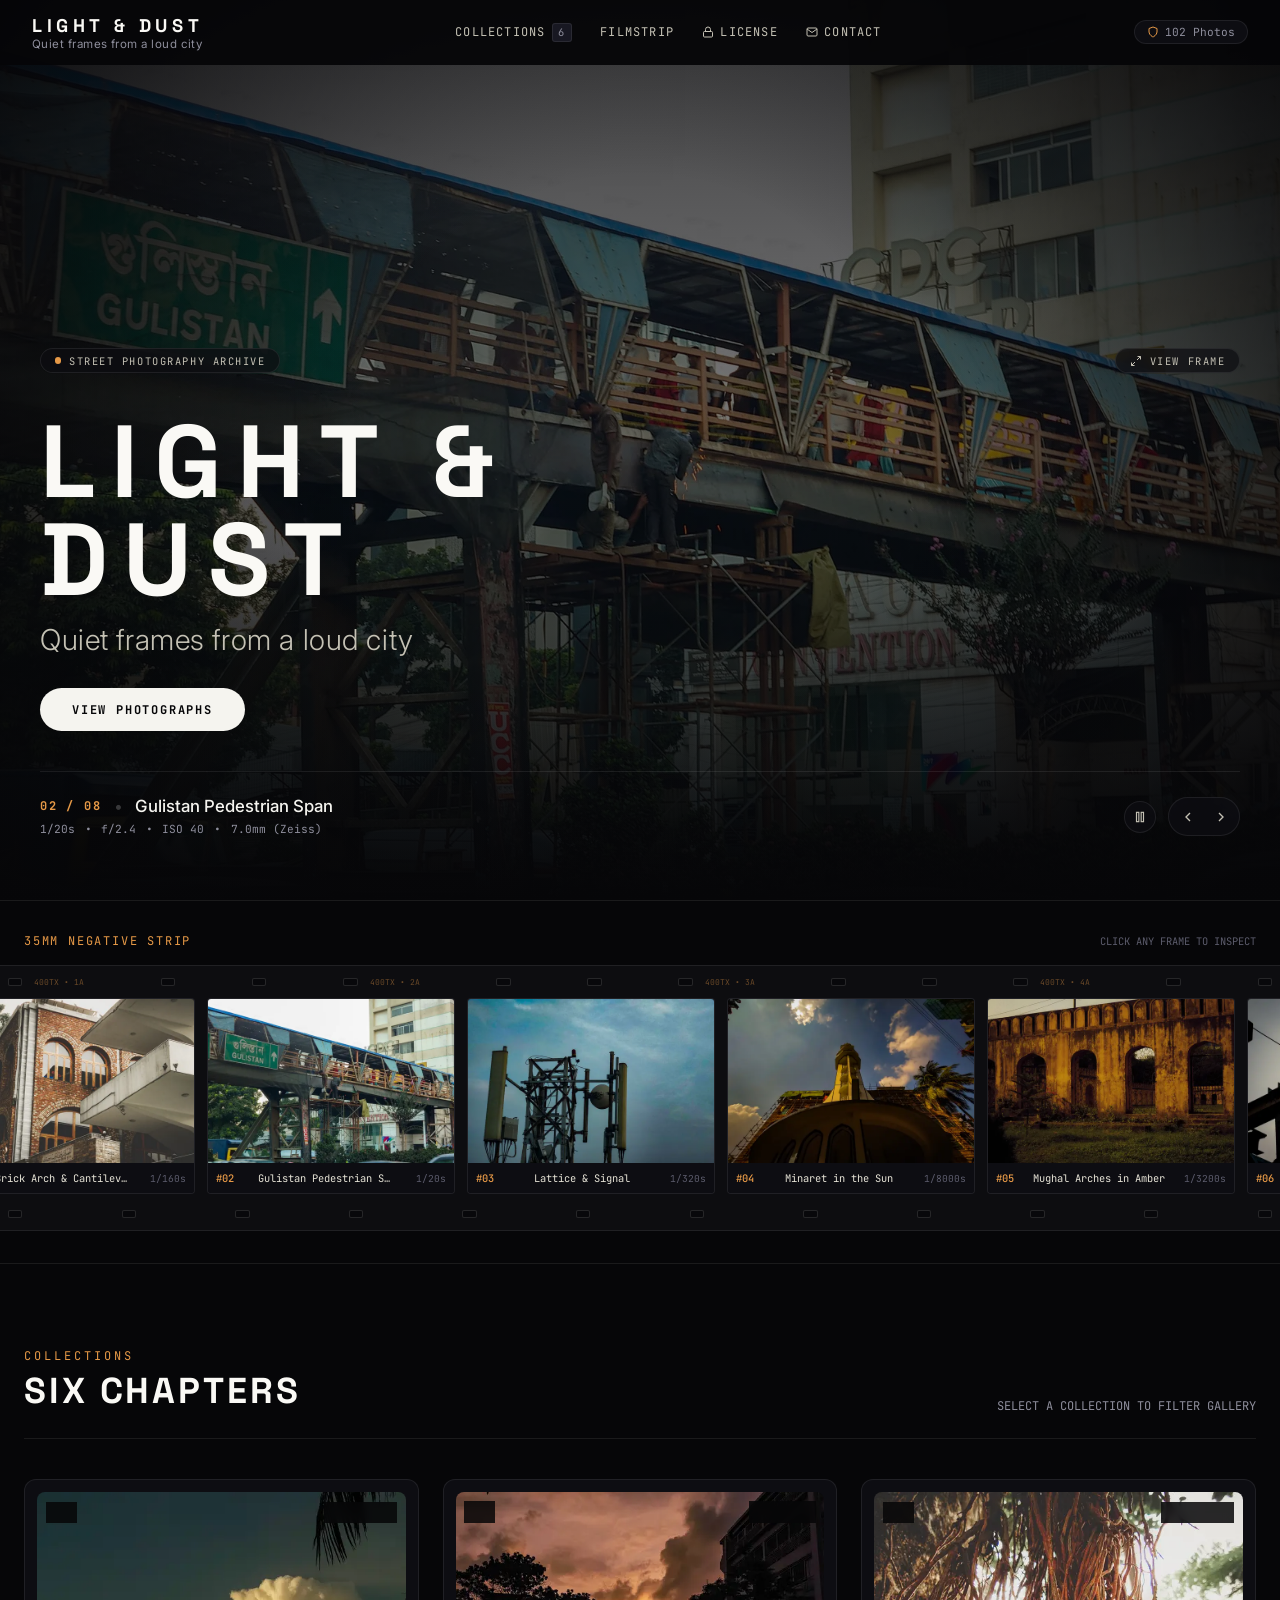
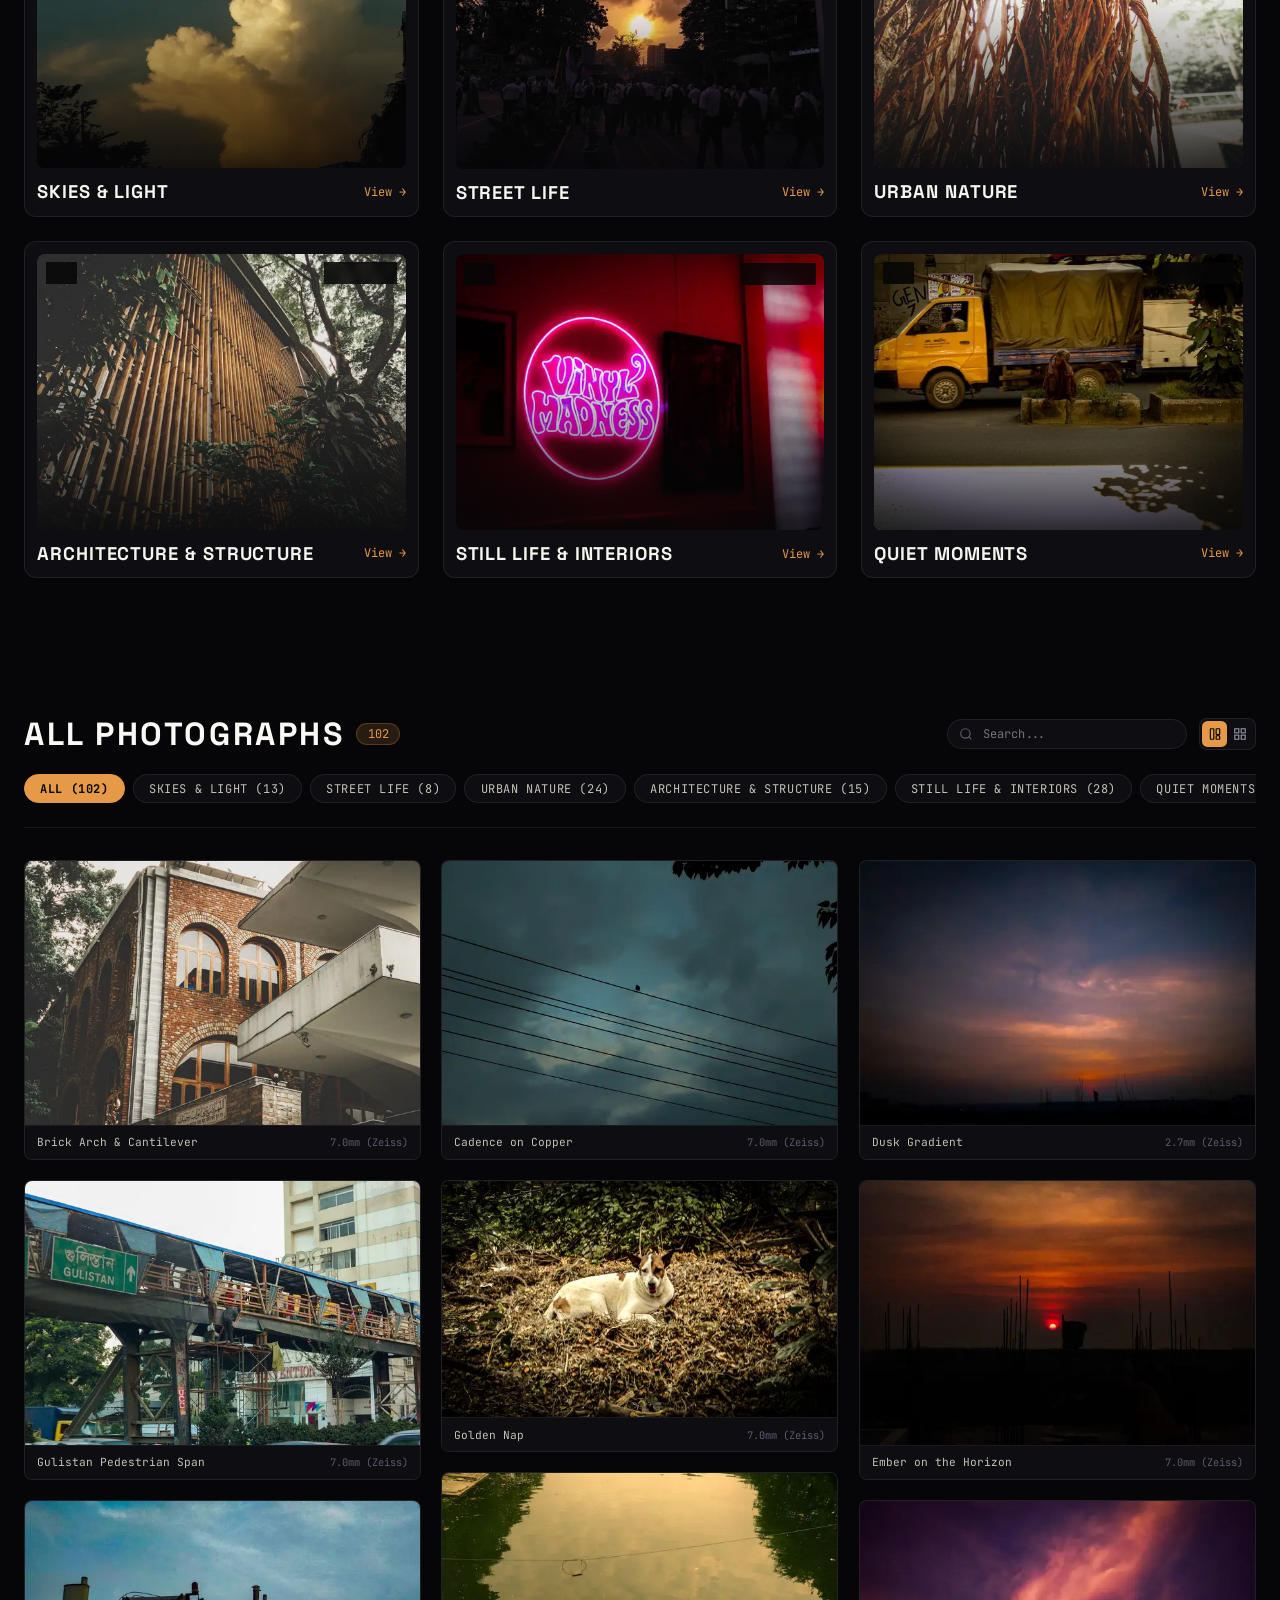
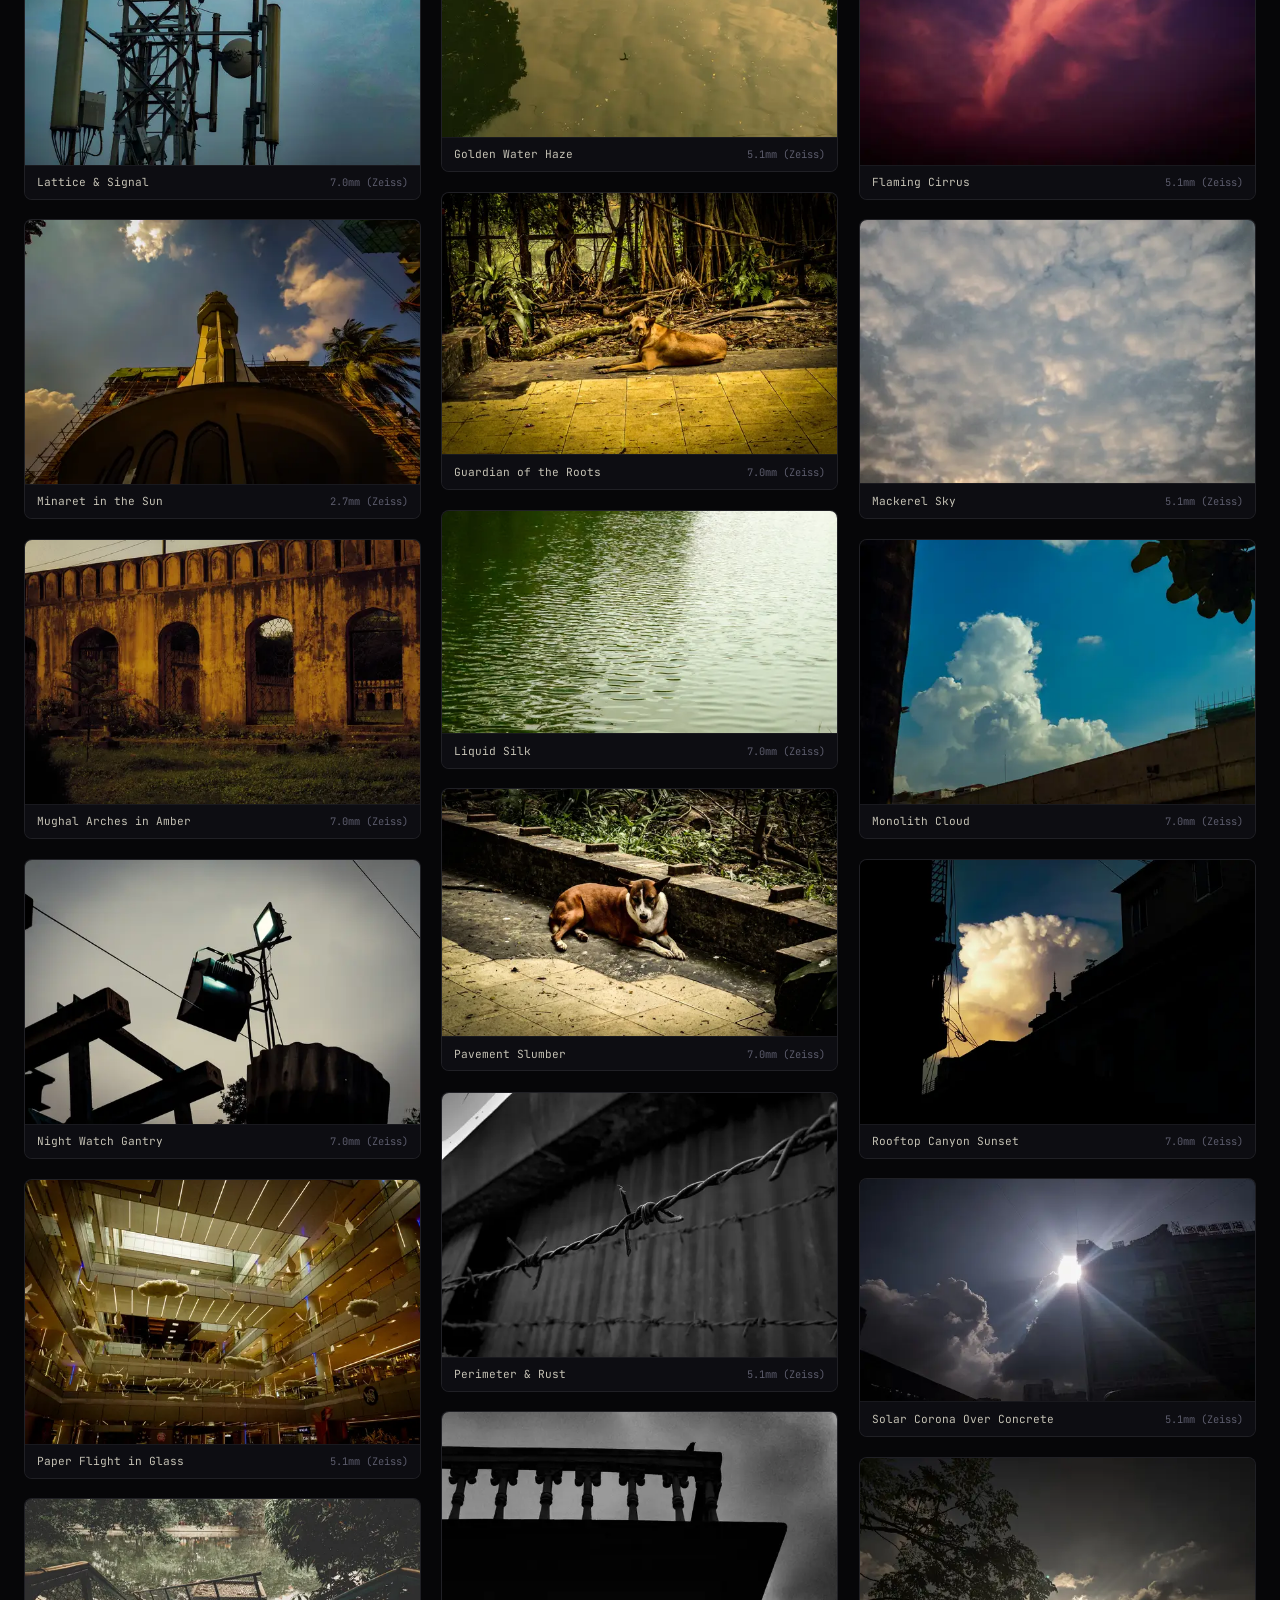
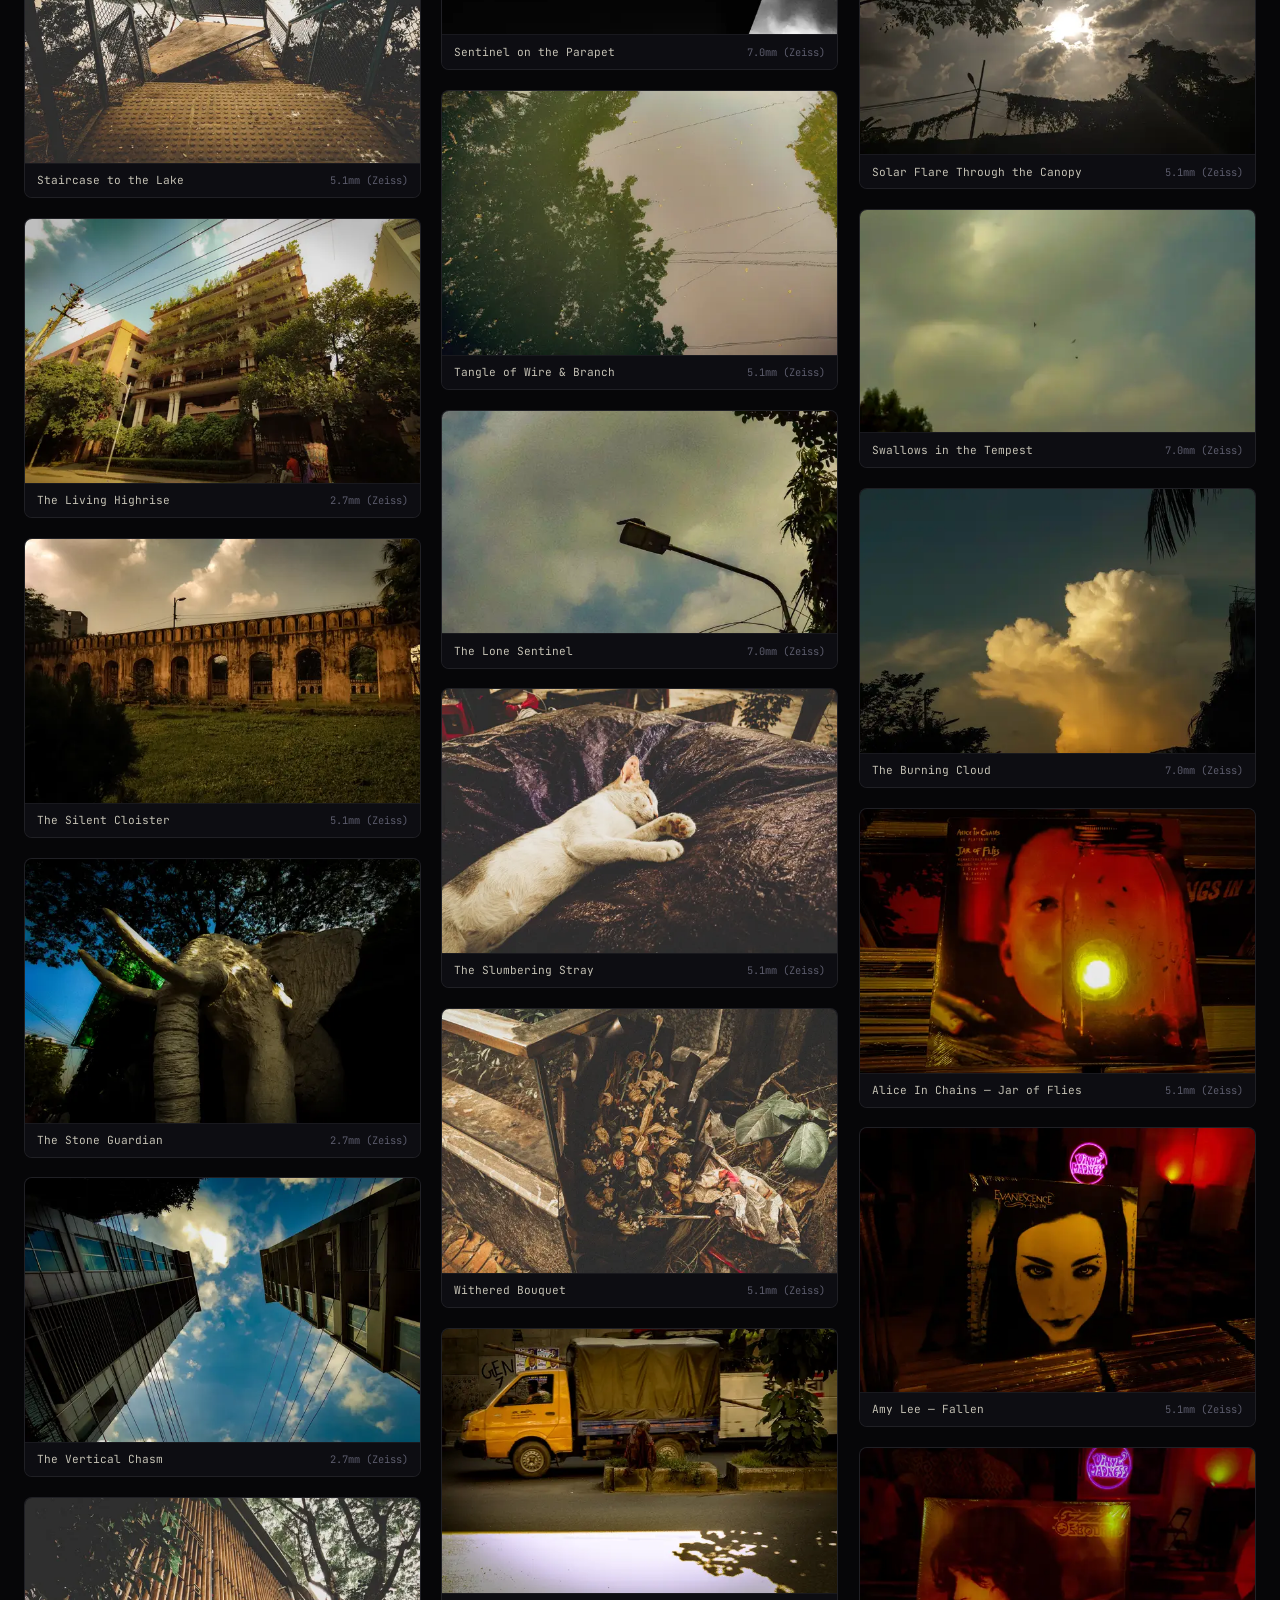
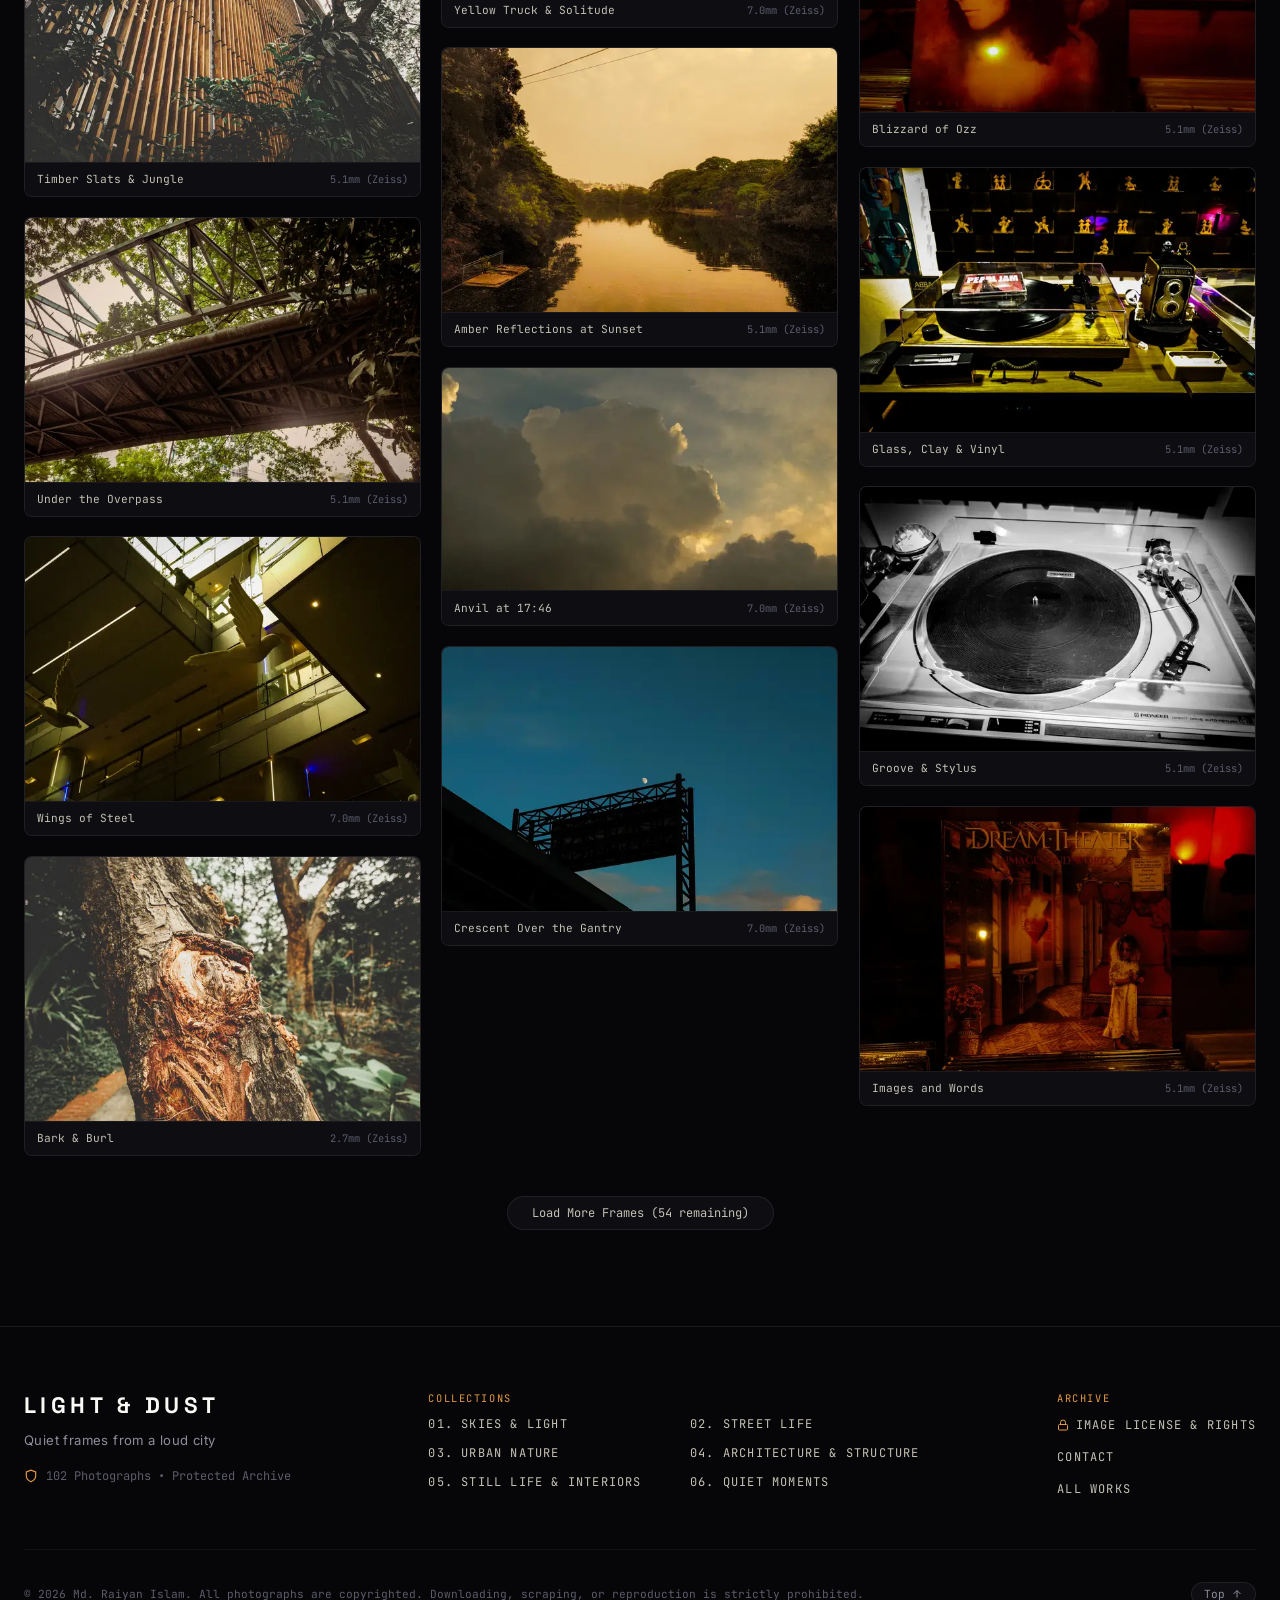
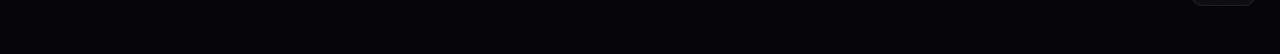
==== commit f0a47b68: "Enhance lightbox functionality with responsive sidebar and touch navigation" ====
--- a/index.html
+++ b/index.html
@@ -402,24 +402,24 @@
     <div class="lightbox-shell">
       <!-- Top Bar -->
       <header class="lightbox-header">
-        <div style="display: flex; align-items: center; gap: 0.75rem;">
-          <span id="lightbox-counter" style="font-family: var(--font-mono); font-size: 0.75rem; font-weight: 700; color: var(--film-accent);">#001 / 102</span>
-          <span style="color: rgba(255,255,255,0.2);">•</span>
-          <h2 id="lightbox-title" style="font-family: var(--font-sans); font-size: 1.1rem; font-weight: 500; color: var(--paper-50); white-space: nowrap; overflow: hidden; text-overflow: ellipsis; max-width: 18rem;">Frame Title</h2>
-          <span id="lightbox-badge" style="background: rgba(255,255,255,0.1); padding: 0.15rem 0.5rem; border-radius: 4px; font-family: var(--font-mono); font-size: 0.65rem; text-transform: uppercase; color: var(--paper-300);">Archive</span>
-        </div>
-
-        <div style="display: flex; align-items: center; gap: 0.5rem;">
+        <div class="lightbox-header-left">
+          <span id="lightbox-counter" class="lightbox-header-counter">#001 / 102</span>
+          <span class="lightbox-header-divider" aria-hidden="true">•</span>
+          <h2 id="lightbox-title" class="lightbox-header-title">Frame Title</h2>
+          <span id="lightbox-badge" class="lightbox-header-badge">Archive</span>
+        </div>
+
+        <div class="lightbox-header-right">
           <button id="lightbox-zoom-btn" class="control-btn-icon" title="Toggle Zoom (Z)" aria-label="Toggle Zoom">
             <svg width="14" height="14" viewBox="0 0 24 24" fill="none" stroke="currentColor" stroke-width="2"><circle cx="11" cy="11" r="8"/><line x1="21" y1="21" x2="16.65" y2="16.65"/><line x1="11" y1="8" x2="11" y2="14"/><line x1="8" y1="11" x2="14" y2="11"/></svg>
           </button>
-          <button id="lightbox-info-btn" class="control-btn-icon" title="Toggle Camera Info (I)" aria-label="Toggle camera info" style="color: var(--film-accent);">
+          <button id="lightbox-info-btn" class="control-btn-icon" title="Toggle Camera Info (I)" aria-label="Toggle camera info">
             <svg width="14" height="14" viewBox="0 0 24 24" fill="none" stroke="currentColor" stroke-width="2"><circle cx="12" cy="12" r="10"/><line x1="12" y1="16" x2="12" y2="12"/><line x1="12" y1="8" x2="12.01" y2="8"/></svg>
           </button>
           <button id="lightbox-fullscreen-btn" class="control-btn-icon" title="Toggle Fullscreen (F)" aria-label="Toggle Fullscreen">
             <svg width="14" height="14" viewBox="0 0 24 24" fill="none" stroke="currentColor" stroke-width="2"><polyline points="15 3 21 3 21 9"/><polyline points="9 21 3 21 3 15"/><line x1="21" y1="3" x2="14" y2="10"/><line x1="3" y1="21" x2="10" y2="14"/></svg>
           </button>
-          <button id="lightbox-close-btn" class="control-btn-icon" style="background: rgba(255,255,255,0.1); margin-left: 0.5rem;" title="Close (Esc)" aria-label="Close">
+          <button id="lightbox-close-btn" class="control-btn-icon lightbox-close-btn" title="Close (Esc)" aria-label="Close">
             <svg width="16" height="16" viewBox="0 0 24 24" fill="none" stroke="currentColor" stroke-width="2"><line x1="18" y1="6" x2="6" y2="18"/><line x1="6" y1="6" x2="18" y2="18"/></svg>
           </button>
         </div>
@@ -442,8 +442,14 @@
           <svg width="22" height="22" viewBox="0 0 24 24" fill="none" stroke="currentColor" stroke-width="2"><polyline points="9 18 15 12 9 6"/></svg>
         </button>
 
-        <!-- Sidebar Telemetry (Minimalist & Low Words) -->
-        <aside id="lightbox-sidebar" class="lightbox-sidebar">
+        <!-- Sidebar Telemetry (Drawer on mobile, Sidebar on desktop) -->
+        <aside id="lightbox-sidebar" class="lightbox-sidebar is-hidden">
+          <!-- Mobile Drawer Pull Bar -->
+          <div class="lightbox-sidebar-mobile-bar">
+            <div class="mobile-sheet-pill" aria-hidden="true"></div>
+            <button id="lightbox-sidebar-close-btn" class="lightbox-sidebar-close-btn" type="button" aria-label="Close telemetry">✕</button>
+          </div>
+
           <div style="display: flex; flex-direction: column; gap: 1.25rem;">
             <div style="border-bottom: 1px solid var(--border-subtle); padding-bottom: 1rem;">
               <span id="lb-collection-title" style="font-size: 0.65rem; color: var(--film-accent); text-transform: uppercase; letter-spacing: 0.15em;">Collection</span>
@@ -502,13 +508,13 @@
 
       <!-- Bottom Filmstrip Scrubber -->
       <footer class="lightbox-footer">
-        <div style="font-family: var(--font-mono); font-size: 0.65rem; color: var(--paper-500);">
+        <div class="lightbox-shortcuts-hint">
           ARROWS [← / →] • ZOOM [Z] • ESC TO CLOSE
         </div>
 
-        <div id="lightbox-strip-thumbs" style="display: flex; align-items: center; gap: 0.5rem;"></div>
-
-        <div id="lightbox-frame-number" style="font-family: var(--font-mono); font-size: 0.65rem; color: var(--film-accent);">
+        <div id="lightbox-strip-thumbs" class="lightbox-strip-thumbs"></div>
+
+        <div id="lightbox-frame-number" class="lightbox-frame-number">
           FRAME #001
         </div>
       </footer>
--- a/css/style.css
+++ b/css/style.css
@@ -1258,8 +1258,19 @@
   margin: 0;
   width: 100vw;
   height: 100vh;
+  max-width: 100vw;
+  max-height: 100vh;
   padding: 0;
+  border: none;
+  background: transparent;
   outline: none;
+  overflow: hidden;
+}
+
+#lightbox-dialog::backdrop {
+  background: rgba(4, 4, 6, 0.96);
+  backdrop-filter: blur(16px);
+  -webkit-backdrop-filter: blur(16px);
 }
 
 .lightbox-shell {
@@ -1270,65 +1281,150 @@
   justify-content: space-between;
   background: rgba(6, 6, 8, 0.98);
   overflow: hidden;
+  position: relative;
 }
 
 .lightbox-header {
   position: relative;
-  z-index: 30;
+  z-index: 40;
   display: flex;
   align-items: center;
   justify-content: space-between;
-  padding: 0.75rem 1.25rem;
-  background: rgba(6, 6, 8, 0.85);
-  backdrop-filter: blur(12px);
+  padding: 0.65rem 1rem;
+  background: rgba(6, 6, 8, 0.92);
+  backdrop-filter: blur(16px);
+  -webkit-backdrop-filter: blur(16px);
   border-bottom: 1px solid var(--border-subtle);
+  gap: 0.5rem;
+  min-height: 3.25rem;
+  width: 100%;
+}
+
+.lightbox-header-left {
+  display: flex;
+  align-items: center;
+  gap: 0.5rem;
+  min-width: 0;
+  flex: 1;
+  overflow: hidden;
+}
+
+.lightbox-header-counter {
+  font-family: var(--font-mono);
+  font-size: 0.75rem;
+  font-weight: 700;
+  color: var(--film-accent);
+  white-space: nowrap;
+  flex-shrink: 0;
+}
+
+.lightbox-header-divider {
+  color: rgba(255, 255, 255, 0.2);
+  flex-shrink: 0;
+}
+
+.lightbox-header-title {
+  font-family: var(--font-sans);
+  font-size: 0.95rem;
+  font-weight: 500;
+  color: var(--paper-50);
+  white-space: nowrap;
+  overflow: hidden;
+  text-overflow: ellipsis;
+  min-width: 0;
+  flex: 1;
+}
+
+.lightbox-header-badge {
+  background: rgba(255, 255, 255, 0.1);
+  padding: 0.15rem 0.5rem;
+  border-radius: 4px;
+  font-family: var(--font-mono);
+  font-size: 0.65rem;
+  text-transform: uppercase;
+  color: var(--paper-300);
+  white-space: nowrap;
+  flex-shrink: 0;
+}
+
+@media (max-width: 640px) {
+  .lightbox-header-badge {
+    display: none;
+  }
+}
+
+.lightbox-header-right {
+  display: flex;
+  align-items: center;
+  gap: 0.35rem;
+  flex-shrink: 0;
+}
+
+.lightbox-close-btn {
+  background: rgba(255, 255, 255, 0.12) !important;
+  color: var(--paper-50) !important;
+  margin-left: 0.25rem;
 }
 
 .lightbox-stage-wrap {
   position: relative;
   display: flex;
   flex: 1;
+  width: 100%;
+  height: 100%;
   overflow: hidden;
+  min-height: 0;
 }
 
 .lightbox-stage {
   position: relative;
   display: flex;
   flex: 1;
+  width: 100%;
+  height: 100%;
+  min-width: 0;
+  min-height: 0;
   align-items: center;
   justify-content: center;
-  padding: 1rem;
-  overflow: auto;
+  padding: 0.5rem;
+  overflow: hidden;
+  touch-action: pan-y;
 }
 
 .lightbox-img-scaler {
   position: relative;
+  display: flex;
+  align-items: center;
+  justify-content: center;
   max-width: 100%;
   max-height: 100%;
   transition: transform 0.25s ease-out;
 }
 
 .lightbox-img-scaler img {
-  max-height: 75vh;
-  max-width: 100%;
+  max-height: calc(100vh - 8.5rem);
+  max-width: 95vw;
   width: auto;
+  height: auto;
+  object-fit: contain;
   border-radius: 2px;
-  object-fit: contain;
-  box-shadow: 0 25px 60px rgba(0, 0, 0, 0.9);
+  box-shadow: 0 20px 60px rgba(0, 0, 0, 0.95);
   pointer-events: none;
+  user-select: none;
+  display: block;
 }
 
 .lightbox-nav-btn {
   position: absolute;
   top: 50%;
   transform: translateY(-50%);
-  z-index: 30;
-  background: rgba(13, 13, 18, 0.8);
-  border: 1px solid var(--border-subtle);
-  color: var(--paper-300);
+  z-index: 35;
+  background: rgba(13, 13, 18, 0.75);
+  border: 1px solid rgba(255, 255, 255, 0.15);
+  color: var(--paper-200);
   border-radius: 50%;
-  width: 3rem;
-  height: 3rem;
+  width: 2.75rem;
+  height: 2.75rem;
   display: flex;
   align-items: center;
   justify-content: center;
@@ -1340,36 +1436,159 @@
 .lightbox-nav-btn:hover {
   background: var(--film-accent);
   color: var(--bg-obsidian-950);
-  transform: translateY(-50%) scale(1.1);
-}
-
-.lightbox-nav-prev { left: 1rem; }
-.lightbox-nav-next { right: 1rem; }
-
-.lightbox-sidebar {
-  width: 19rem;
-  flex: none;
-  border-left: 1px solid var(--border-subtle);
-  background: rgba(6, 6, 8, 0.96);
-  padding: 1.25rem;
-  display: flex;
-  flex-direction: column;
-  justify-content: space-between;
-  overflow-y: auto;
-  font-family: var(--font-mono);
-  font-size: 0.75rem;
-  z-index: 25;
+  transform: translateY(-50%) scale(1.08);
+}
+
+.lightbox-nav-prev { left: 0.75rem; }
+.lightbox-nav-next { right: 0.75rem; }
+
+@media (max-width: 640px) {
+  .lightbox-nav-btn {
+    width: 2.25rem;
+    height: 2.25rem;
+    background: rgba(13, 13, 18, 0.6);
+  }
+  .lightbox-nav-prev { left: 0.5rem; }
+  .lightbox-nav-next { right: 0.5rem; }
+}
+
+/* Lightbox Sidebar (Responsive: Desktop docked, Mobile bottom sheet) */
+@media (min-width: 1024px) {
+  .lightbox-sidebar {
+    width: 20rem;
+    flex: none;
+    border-left: 1px solid var(--border-subtle);
+    background: rgba(8, 8, 12, 0.96);
+    padding: 1.25rem;
+    display: flex;
+    flex-direction: column;
+    justify-content: space-between;
+    overflow-y: auto;
+    font-family: var(--font-mono);
+    font-size: 0.75rem;
+    z-index: 25;
+    transition: transform 0.25s ease, opacity 0.2s ease;
+  }
+
+  .lightbox-sidebar.is-hidden {
+    display: none !important;
+  }
+
+  .lightbox-sidebar-mobile-bar {
+    display: none;
+  }
+}
+
+@media (max-width: 1023px) {
+  .lightbox-sidebar {
+    position: absolute;
+    bottom: 0;
+    left: 0;
+    right: 0;
+    width: 100%;
+    max-height: 70vh;
+    border-left: none;
+    border-top: 1px solid rgba(255, 255, 255, 0.15);
+    border-radius: 1.25rem 1.25rem 0 0;
+    background: rgba(10, 10, 14, 0.98);
+    backdrop-filter: blur(24px);
+    -webkit-backdrop-filter: blur(24px);
+    box-shadow: 0 -10px 40px rgba(0, 0, 0, 0.9);
+    padding: 1rem 1.25rem 2rem;
+    display: flex;
+    flex-direction: column;
+    gap: 1rem;
+    overflow-y: auto;
+    font-family: var(--font-mono);
+    font-size: 0.75rem;
+    z-index: 50;
+    transition: transform 0.3s cubic-bezier(0.16, 1, 0.3, 1), opacity 0.2s ease;
+  }
+
+  .lightbox-sidebar.is-hidden {
+    transform: translateY(105%);
+    opacity: 0;
+    pointer-events: none;
+  }
+
+  .lightbox-sidebar-mobile-bar {
+    display: flex;
+    align-items: center;
+    justify-content: space-between;
+    padding-bottom: 0.5rem;
+    border-bottom: 1px solid rgba(255, 255, 255, 0.08);
+  }
+
+  .mobile-sheet-pill {
+    width: 2.5rem;
+    height: 4px;
+    border-radius: 2px;
+    background: rgba(255, 255, 255, 0.25);
+    margin: 0 auto;
+  }
+
+  .lightbox-sidebar-close-btn {
+    background: rgba(255, 255, 255, 0.08);
+    border: none;
+    color: var(--paper-300);
+    width: 1.75rem;
+    height: 1.75rem;
+    border-radius: 50%;
+    display: flex;
+    align-items: center;
+    justify-content: center;
+    cursor: pointer;
+    font-size: 0.75rem;
+  }
 }
 
 .lightbox-footer {
   position: relative;
-  z-index: 30;
+  z-index: 35;
   display: flex;
   align-items: center;
   justify-content: space-between;
-  padding: 0.5rem 1.25rem;
-  background: rgba(6, 6, 8, 0.9);
+  padding: 0.5rem 1rem;
+  background: rgba(6, 6, 8, 0.92);
   border-top: 1px solid var(--border-subtle);
+  min-height: 3rem;
+  gap: 0.75rem;
+}
+
+.lightbox-shortcuts-hint {
+  font-family: var(--font-mono);
+  font-size: 0.65rem;
+  color: var(--paper-500);
+  white-space: nowrap;
+}
+
+.lightbox-strip-thumbs {
+  display: flex;
+  align-items: center;
+  gap: 0.5rem;
+  overflow-x: auto;
+  scrollbar-width: none;
+}
+
+.lightbox-strip-thumbs::-webkit-scrollbar {
+  display: none;
+}
+
+.lightbox-frame-number {
+  font-family: var(--font-mono);
+  font-size: 0.65rem;
+  color: var(--film-accent);
+  white-space: nowrap;
+}
+
+@media (max-width: 640px) {
+  .lightbox-shortcuts-hint {
+    display: none;
+  }
+  .lightbox-footer {
+    justify-content: center;
+    gap: 0.75rem;
+  }
 }
 
 /* Centered Modals (Contact & License) */
@@ -1575,15 +1794,8 @@
   }
 
   .lightbox-nav-btn {
-    width: 2.5rem;
-    height: 2.5rem;
-  }
-
-  .lightbox-sidebar {
-    width: 100%;
-    max-height: 40vh;
-    border-left: none;
-    border-top: 1px solid var(--border-subtle);
+    width: 2.25rem;
+    height: 2.25rem;
   }
 }
 
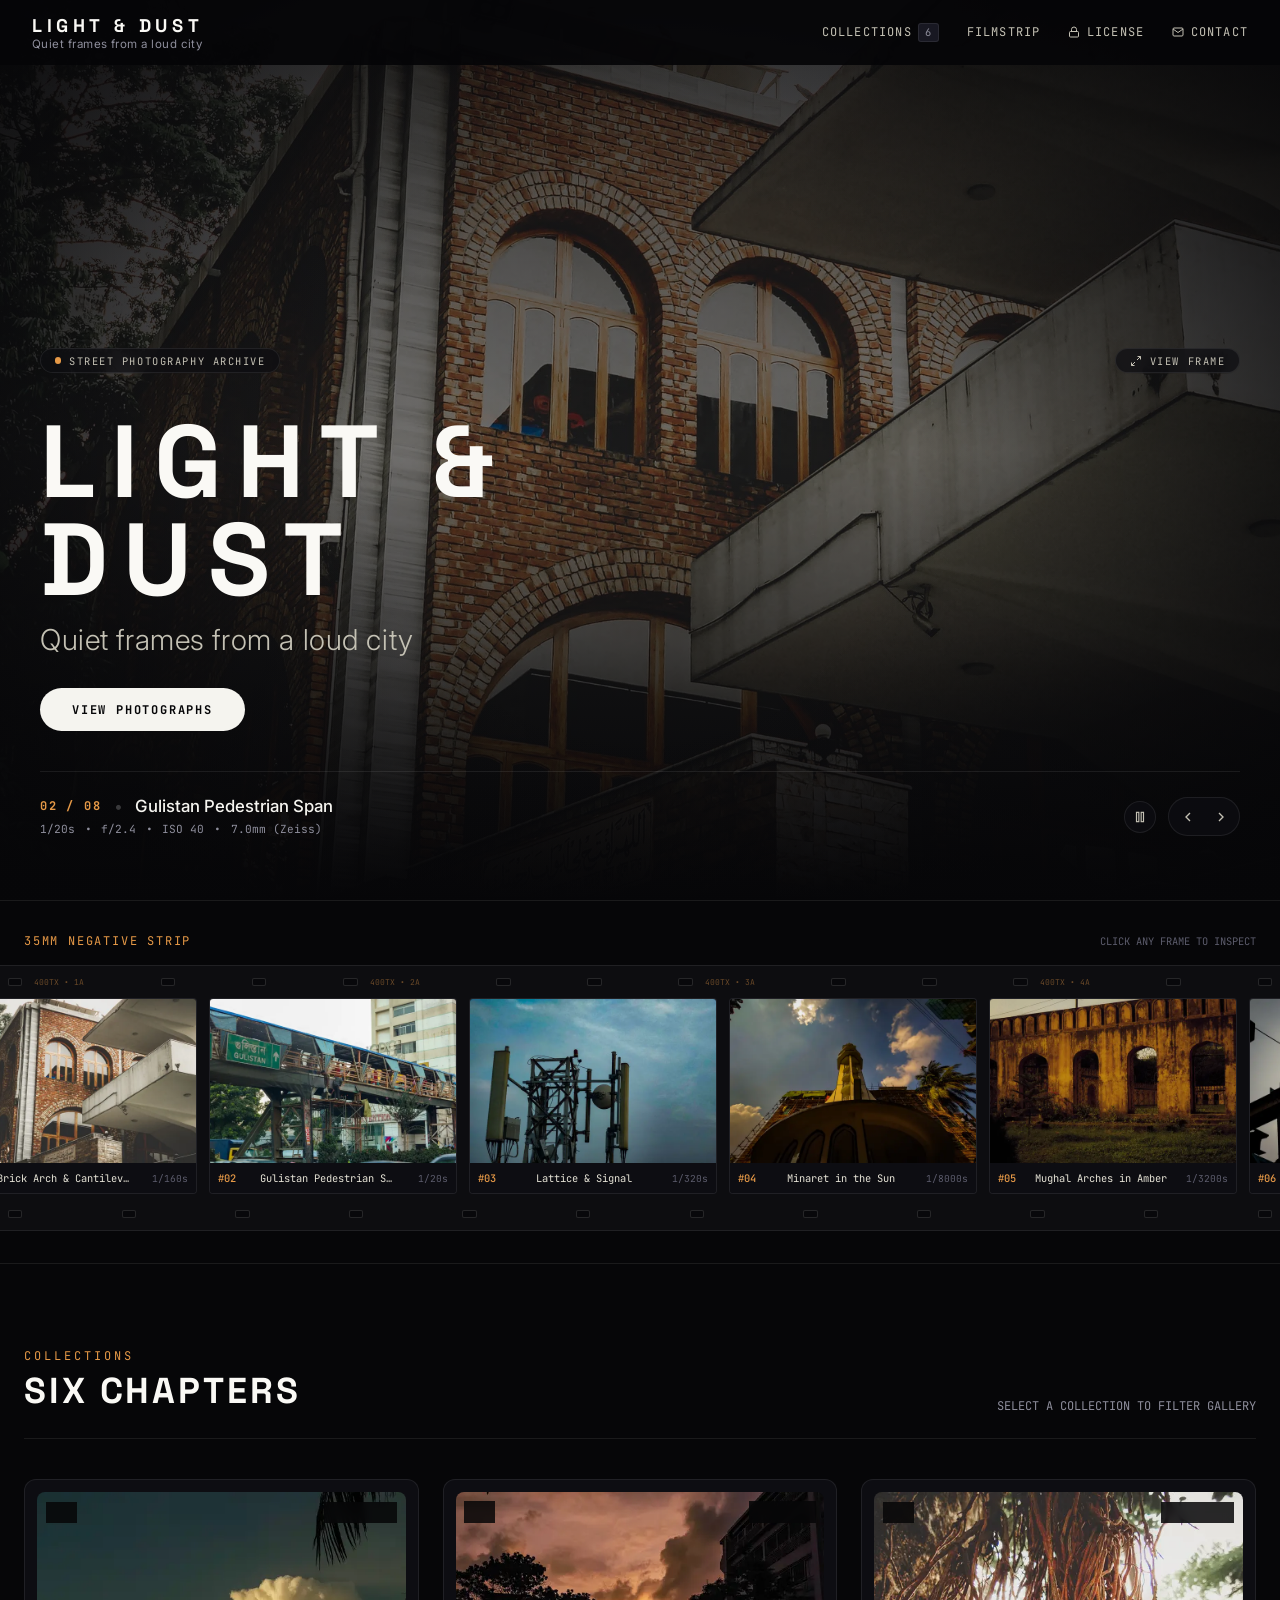
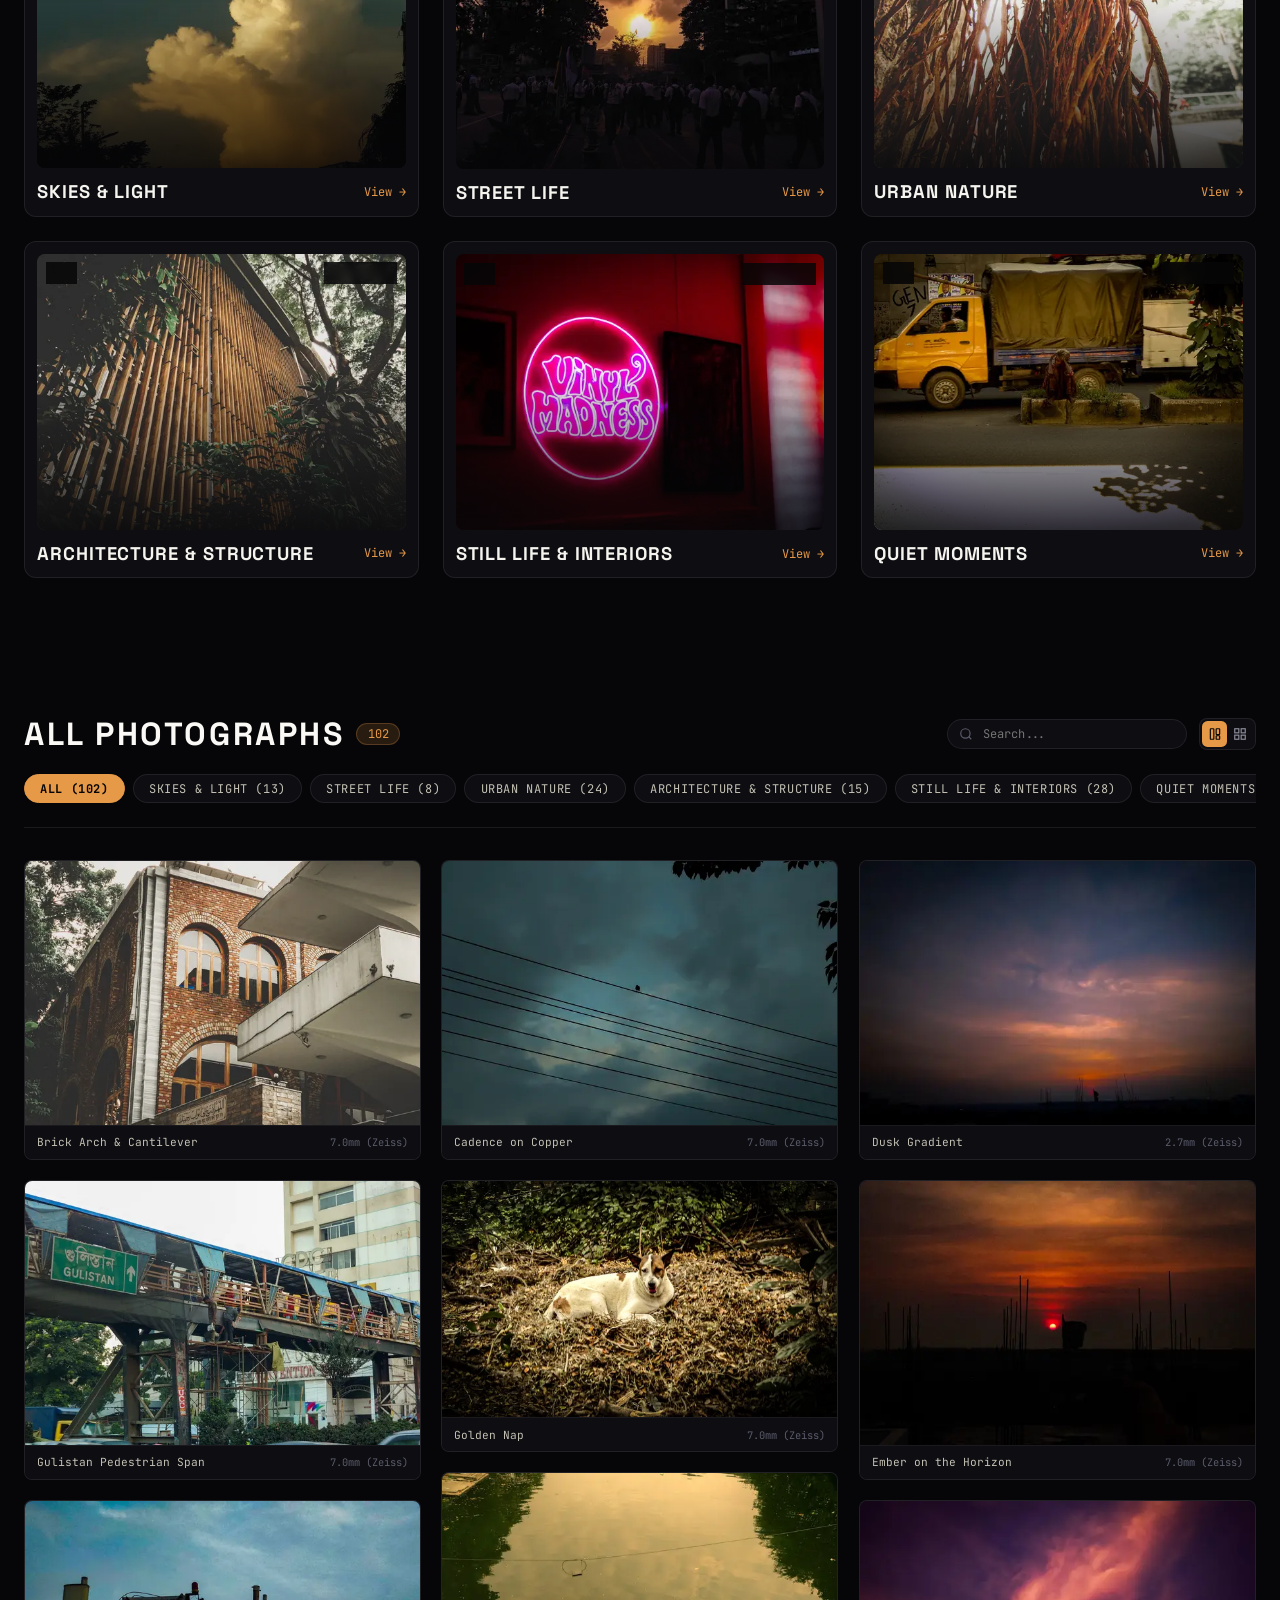
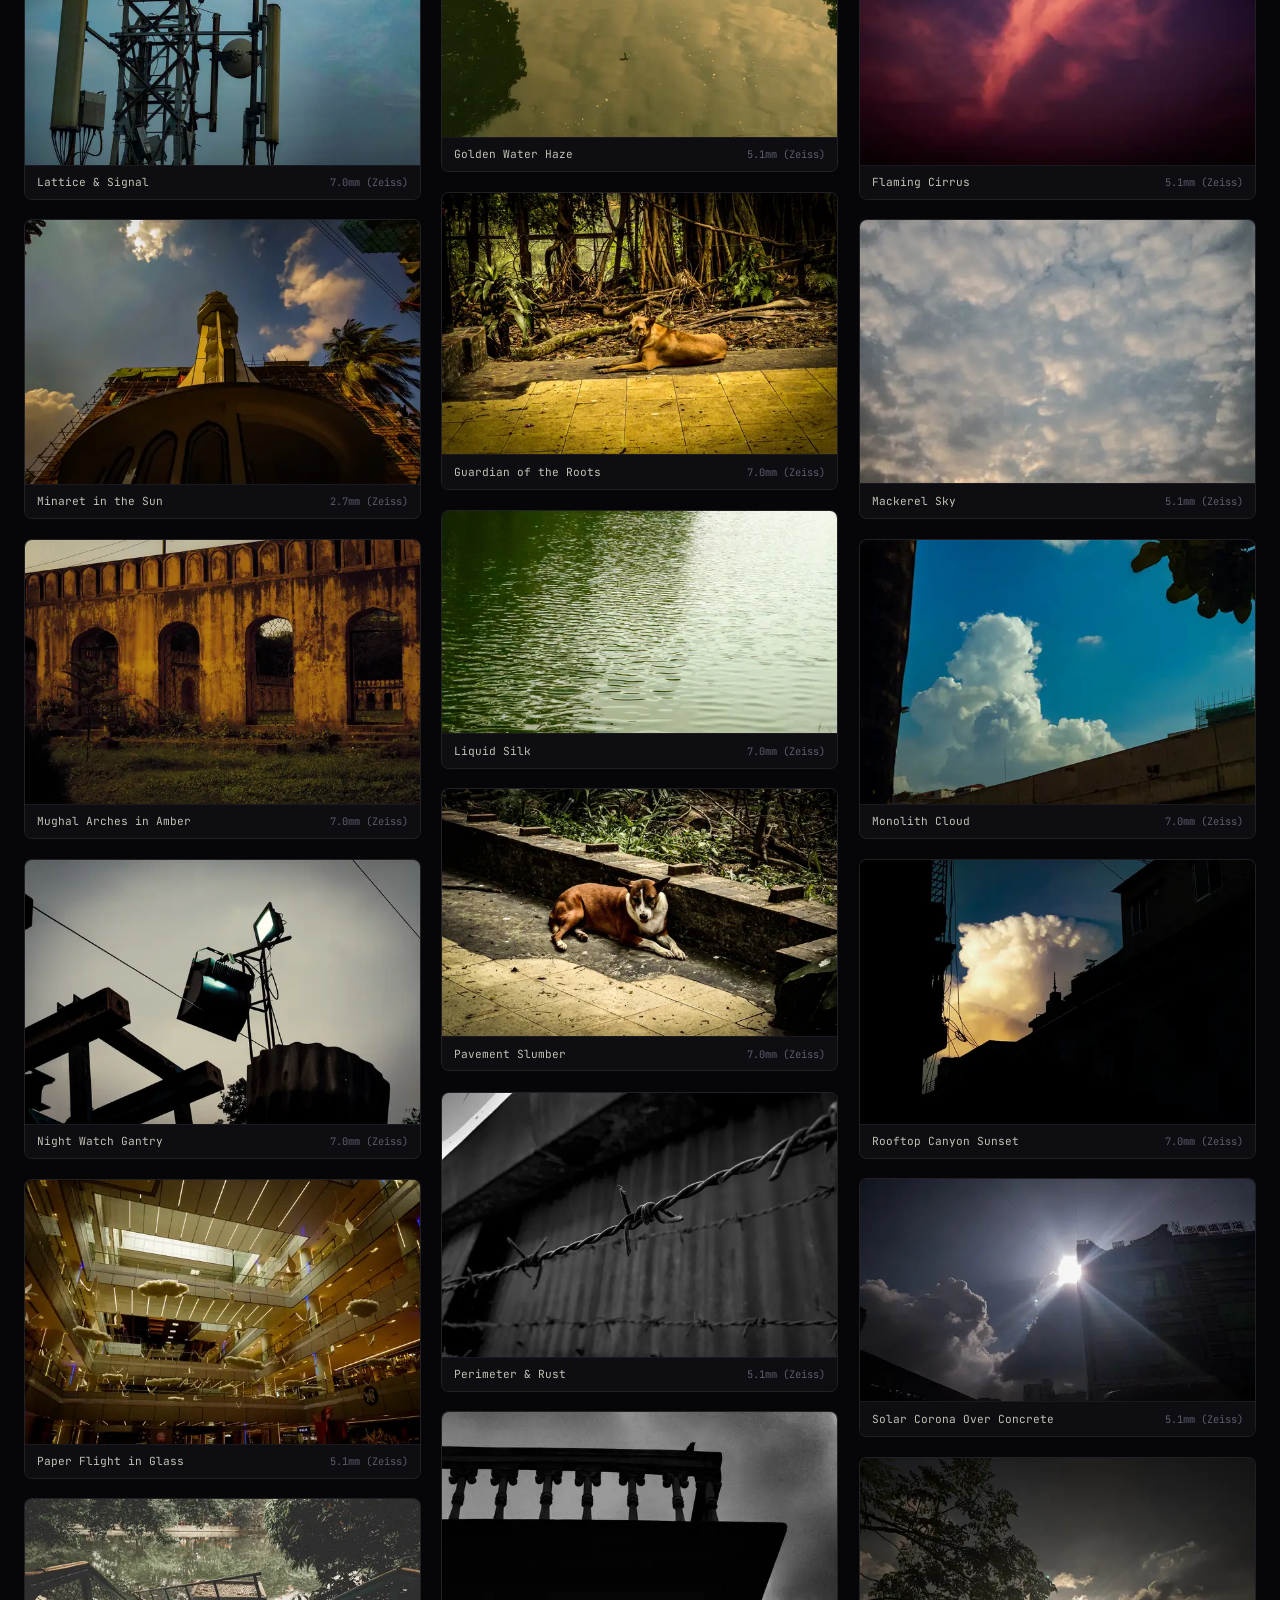
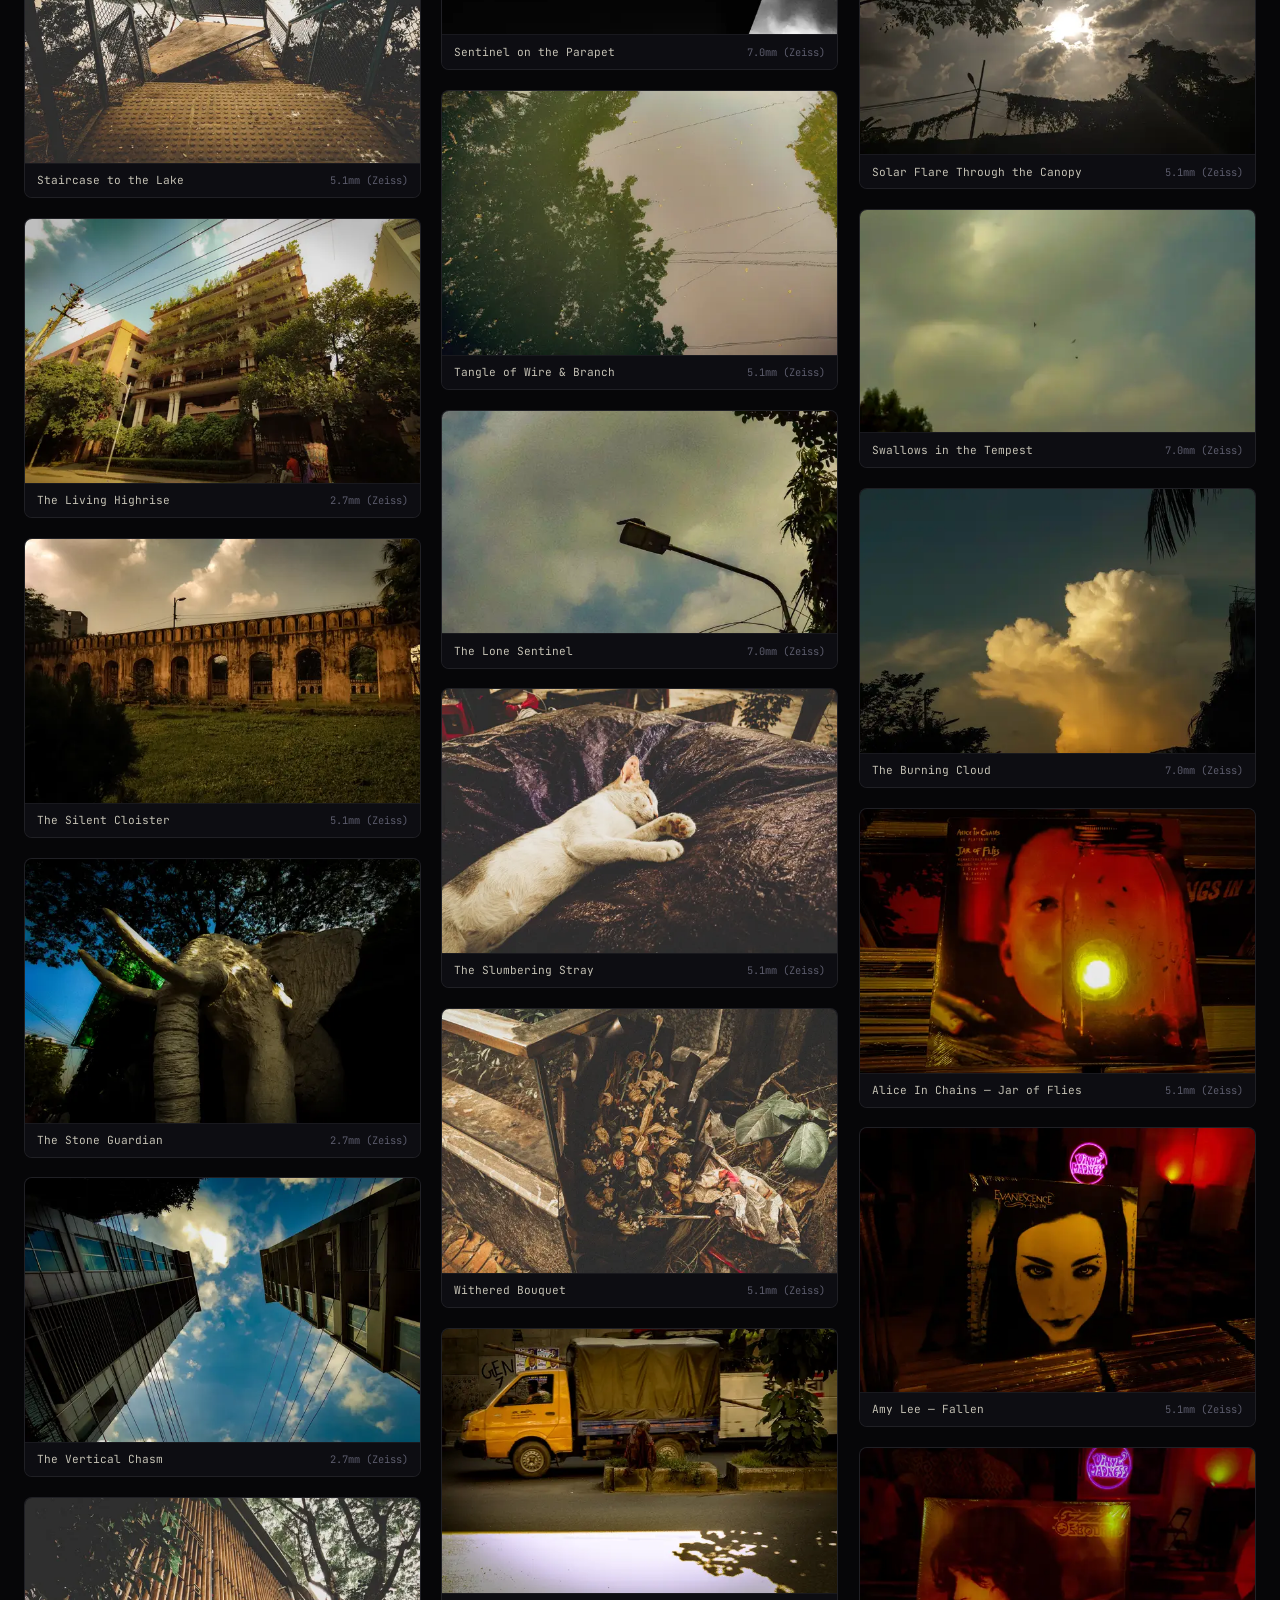
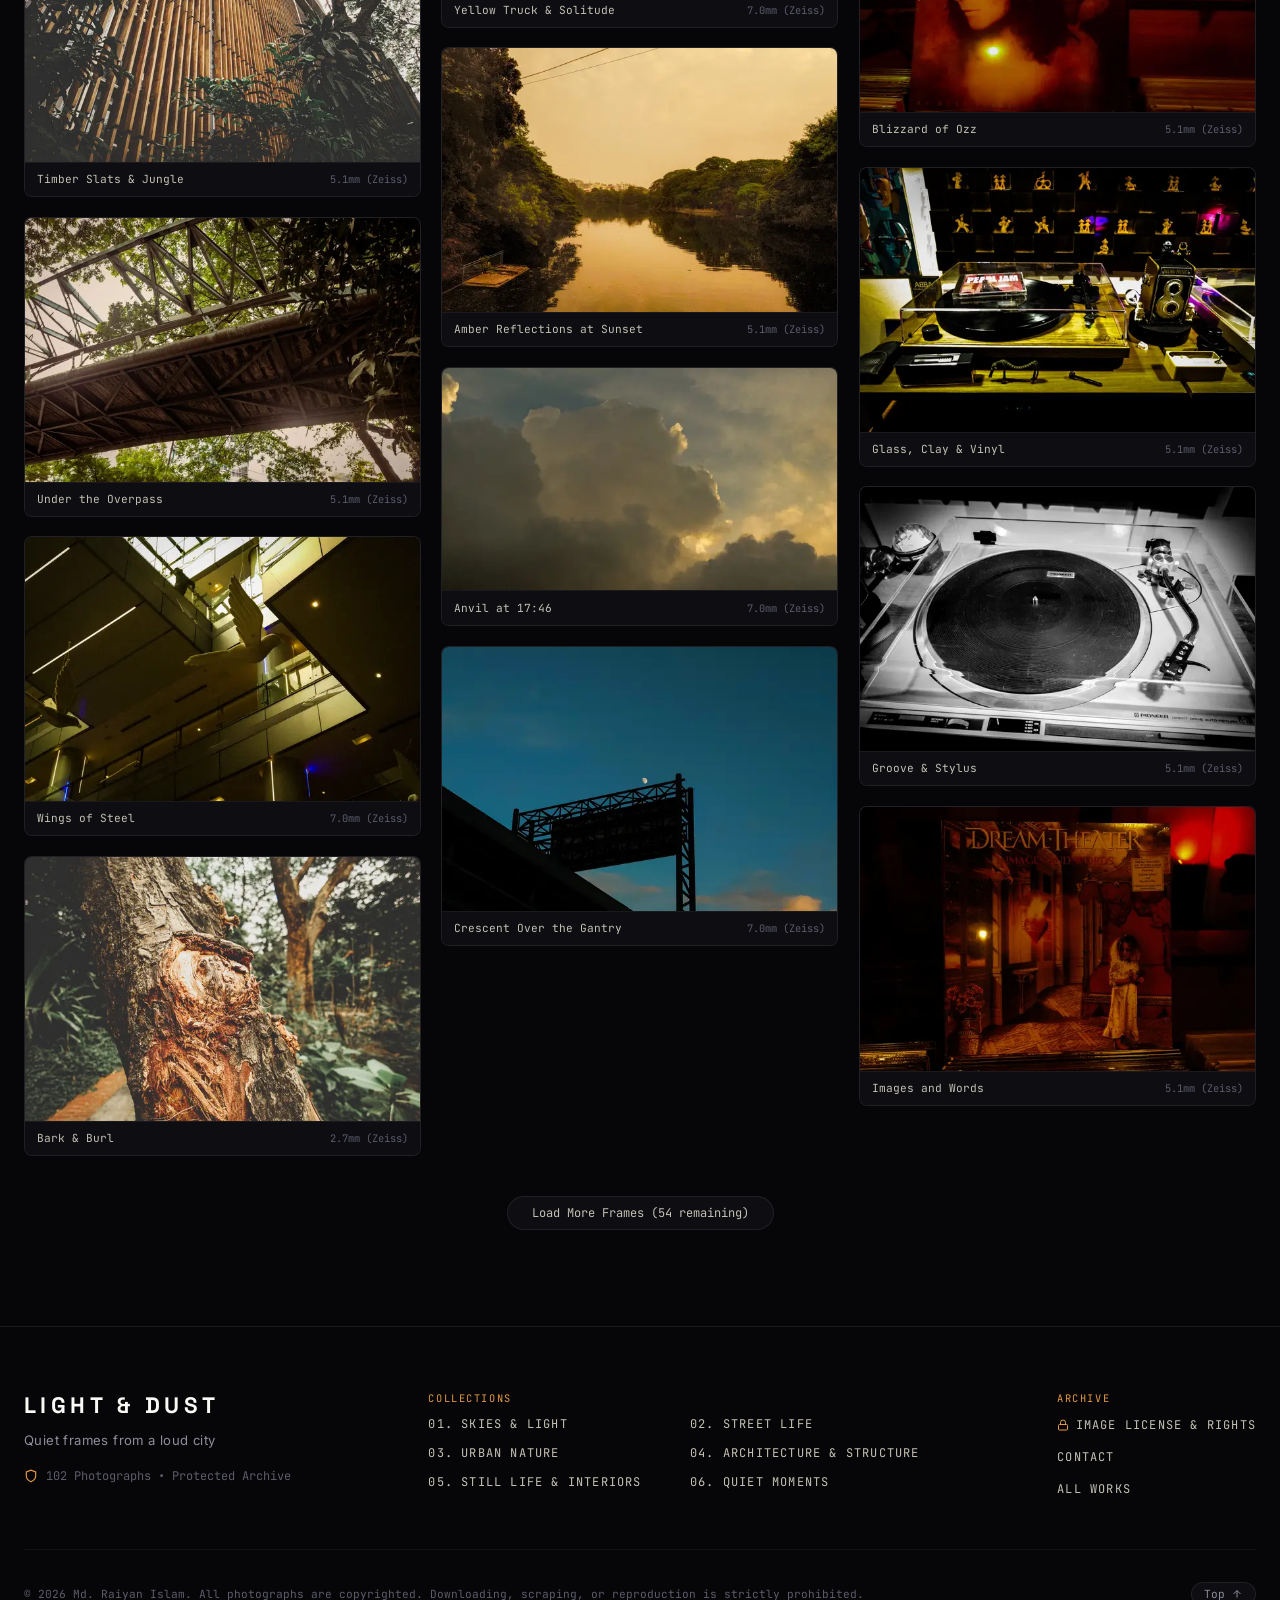
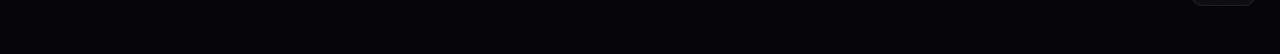
==== commit 221aefd9: "Remove 102 Photos pill badge from header for minimalist navigation" ====
--- a/index.html
+++ b/index.html
@@ -132,18 +132,10 @@
         </button>
       </nav>
 
-      <!-- Right Protected Status Badge -->
-      <div style="display: flex; align-items: center; gap: 0.75rem;">
-        <button class="header-status-badge" data-open-license title="Protected archive under copyright license">
-          <svg width="12" height="12" viewBox="0 0 24 24" fill="none" stroke="var(--film-accent)" stroke-width="2"><path d="M12 22s8-4 8-10V5l-8-3-8 3v7c0 6 8 10 8 10z"/></svg>
-          <span>102 Photos</span>
-        </button>
-
-        <!-- Mobile Hamburger Button -->
-        <button id="mobile-menu-btn" class="mobile-menu-btn" aria-label="Toggle navigation">
-          <svg width="18" height="18" viewBox="0 0 24 24" fill="none" stroke="currentColor" stroke-width="2"><line x1="3" y1="12" x2="21" y2="12"/><line x1="3" y1="6" x2="21" y2="6"/><line x1="3" y1="18" x2="21" y2="18"/></svg>
-        </button>
-      </div>
+      <!-- Mobile Hamburger Button -->
+      <button id="mobile-menu-btn" class="mobile-menu-btn" aria-label="Toggle navigation">
+        <svg width="18" height="18" viewBox="0 0 24 24" fill="none" stroke="currentColor" stroke-width="2"><line x1="3" y1="12" x2="21" y2="12"/><line x1="3" y1="6" x2="21" y2="6"/><line x1="3" y1="18" x2="21" y2="18"/></svg>
+      </button>
     </div>
   </header>
 
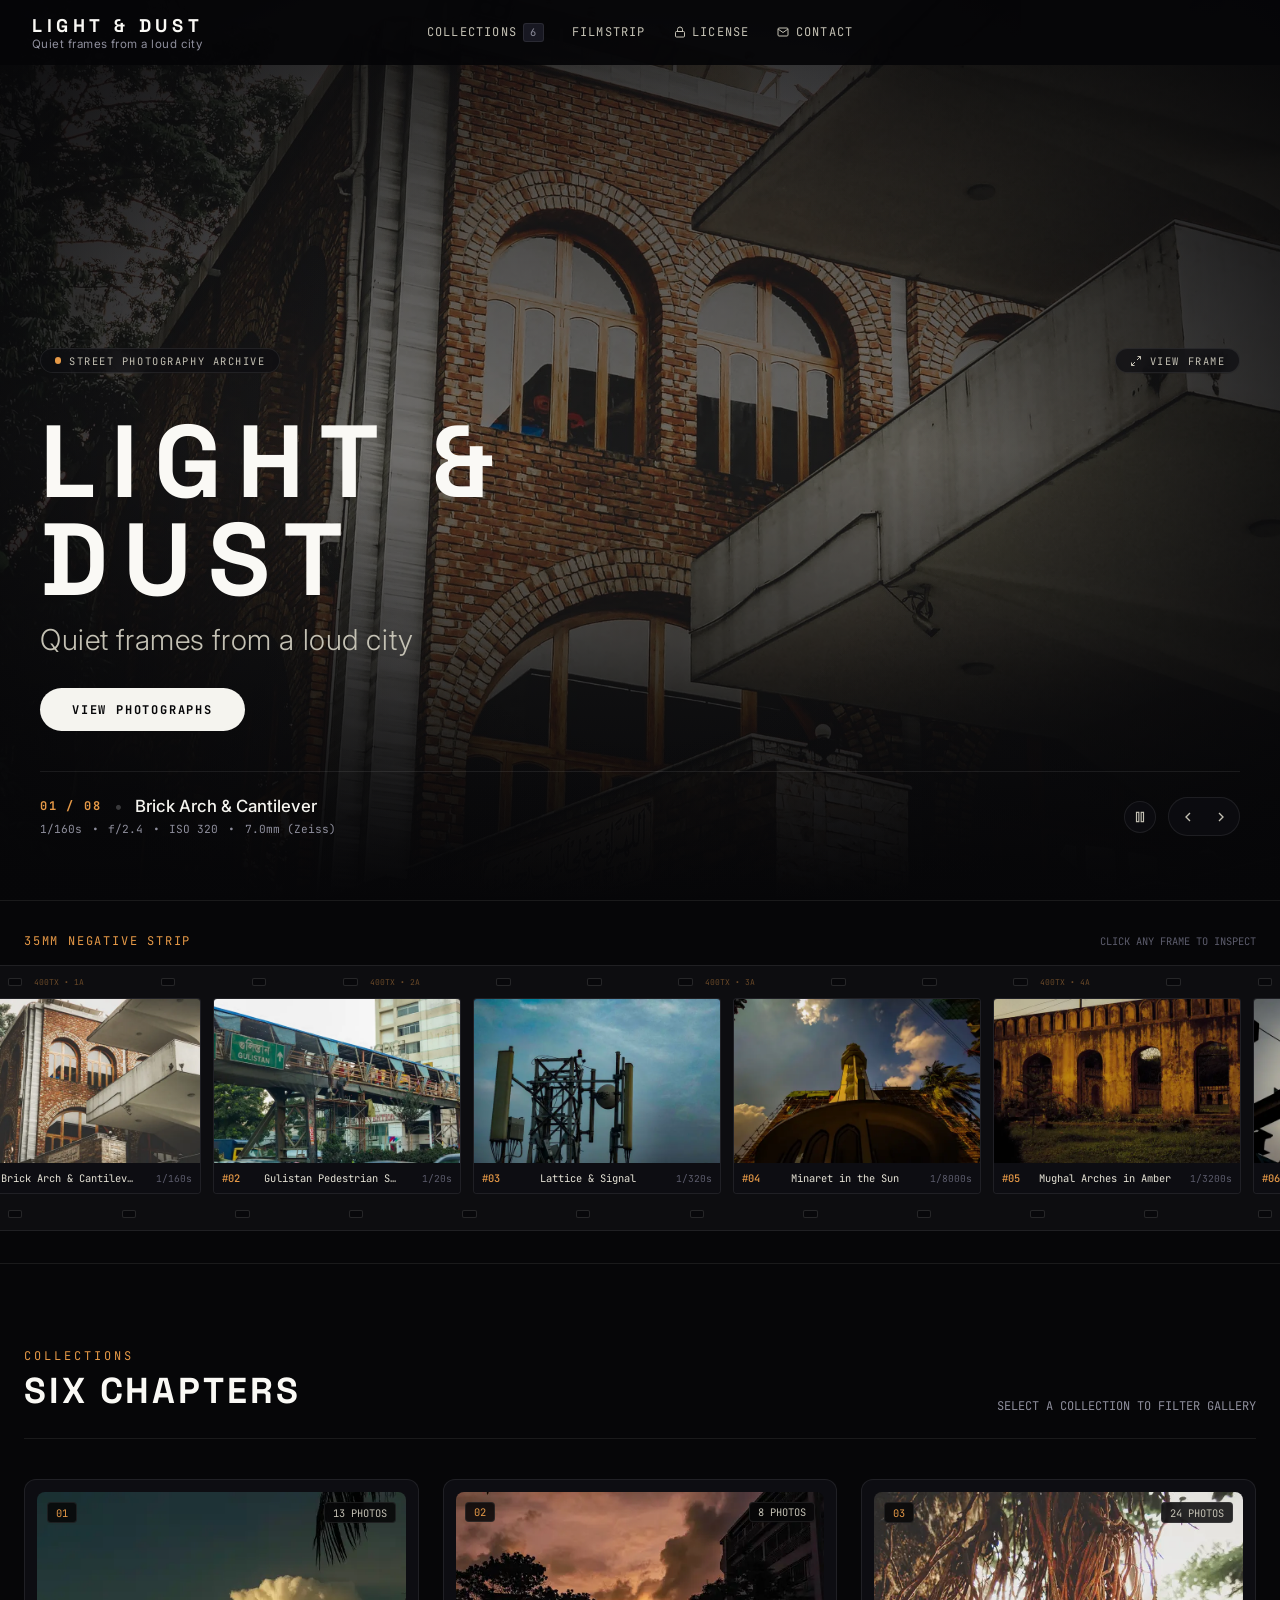
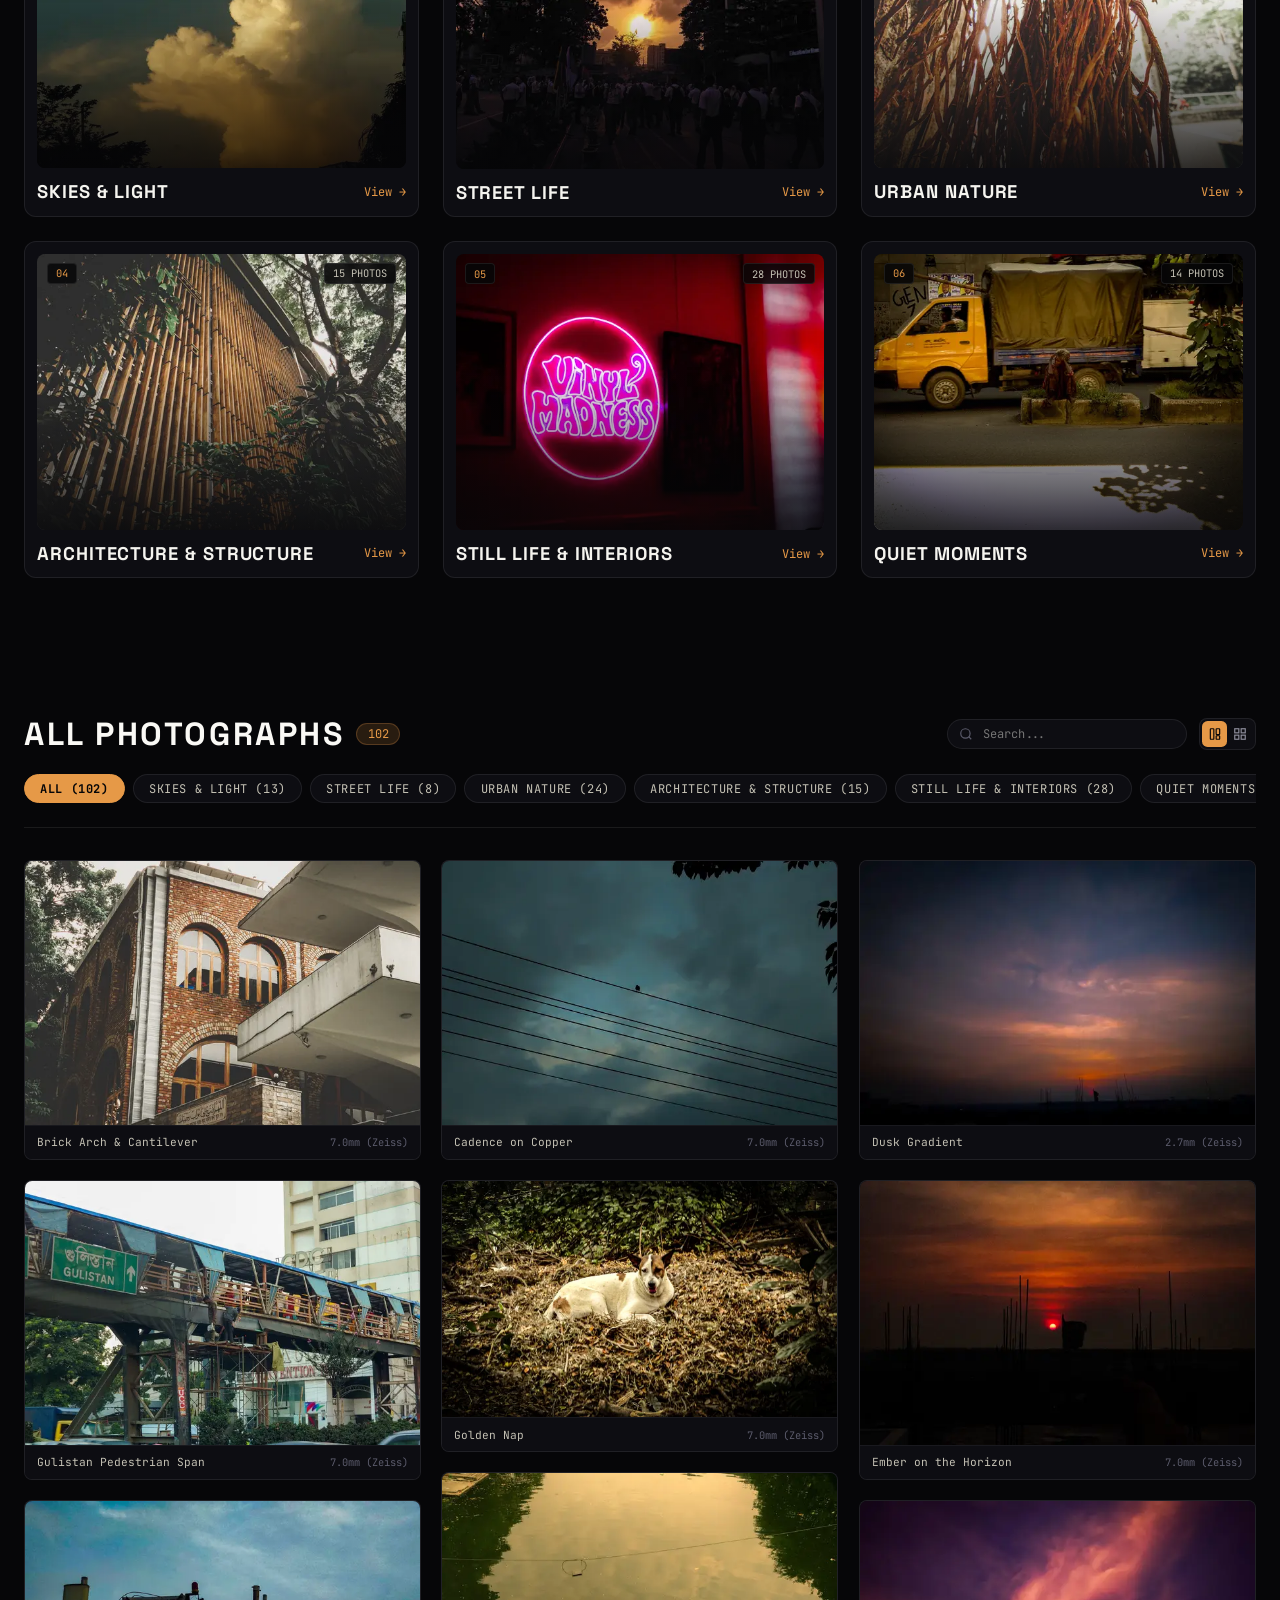
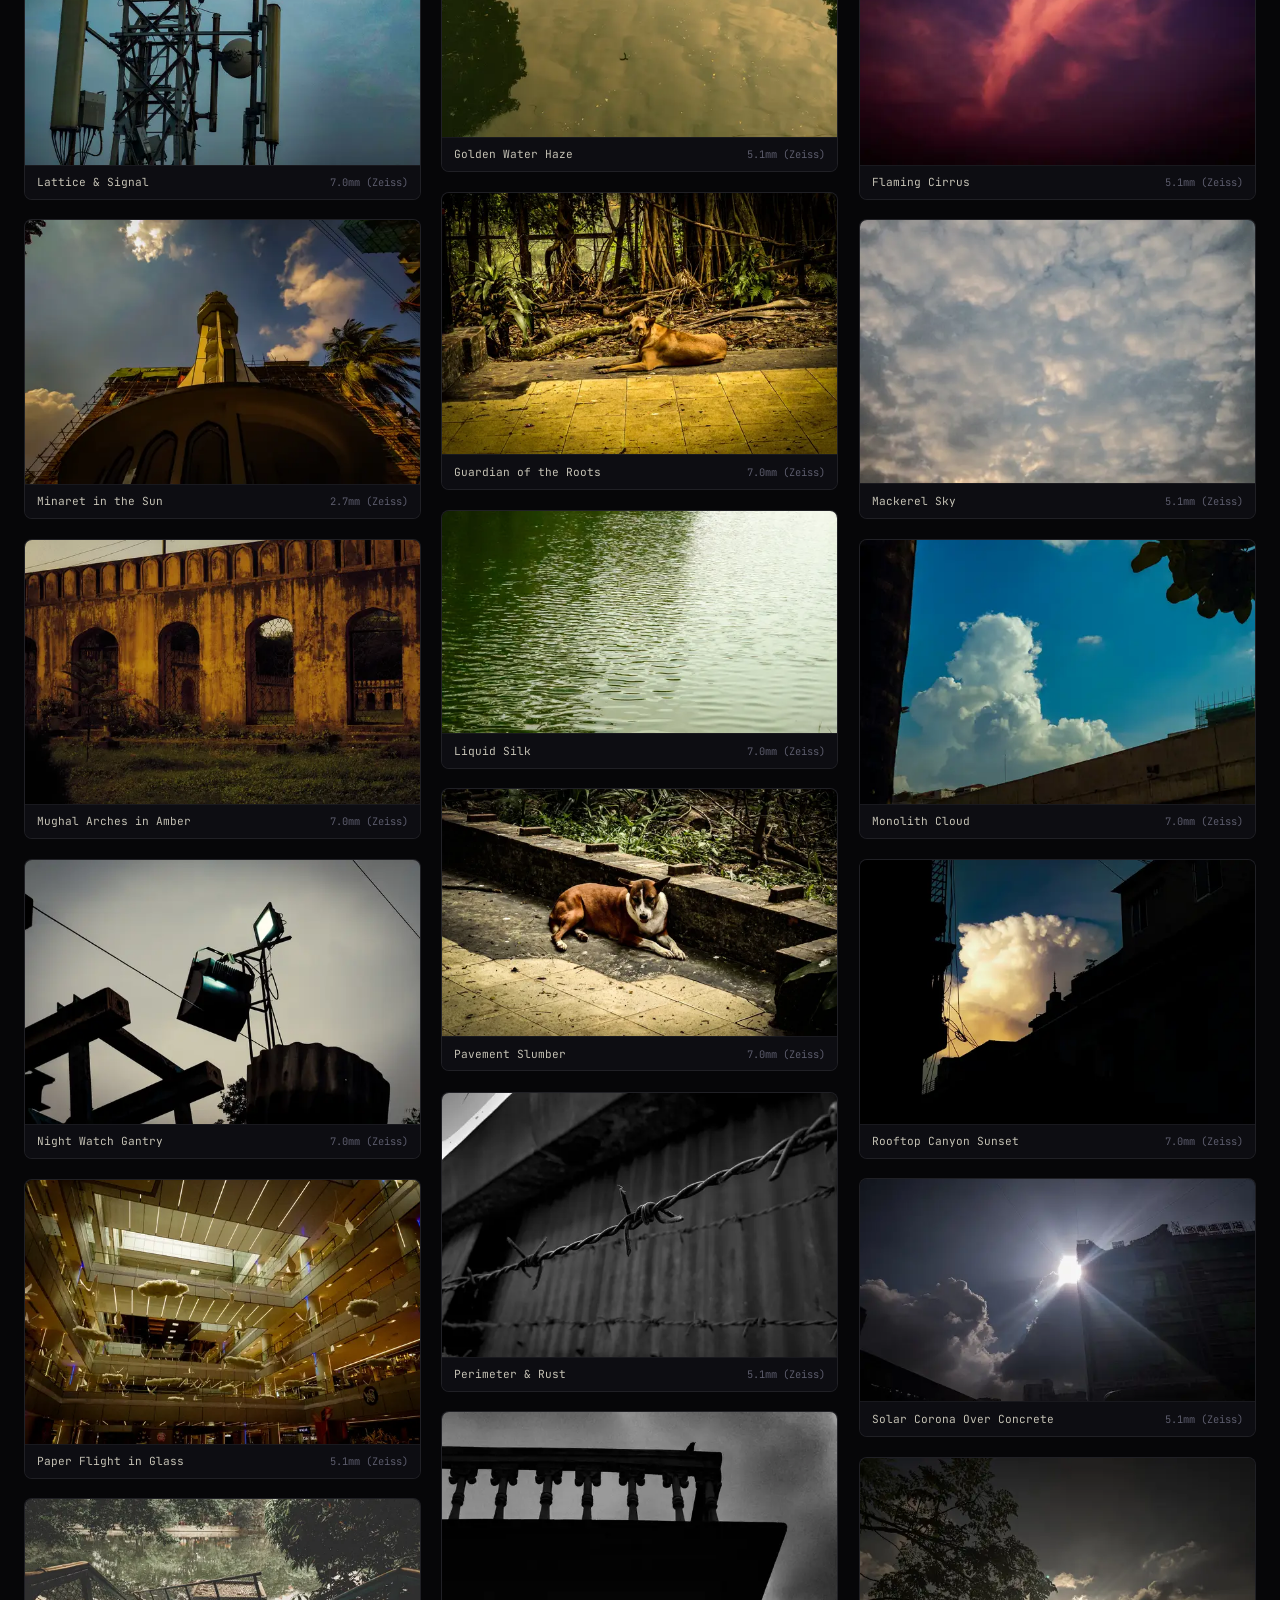
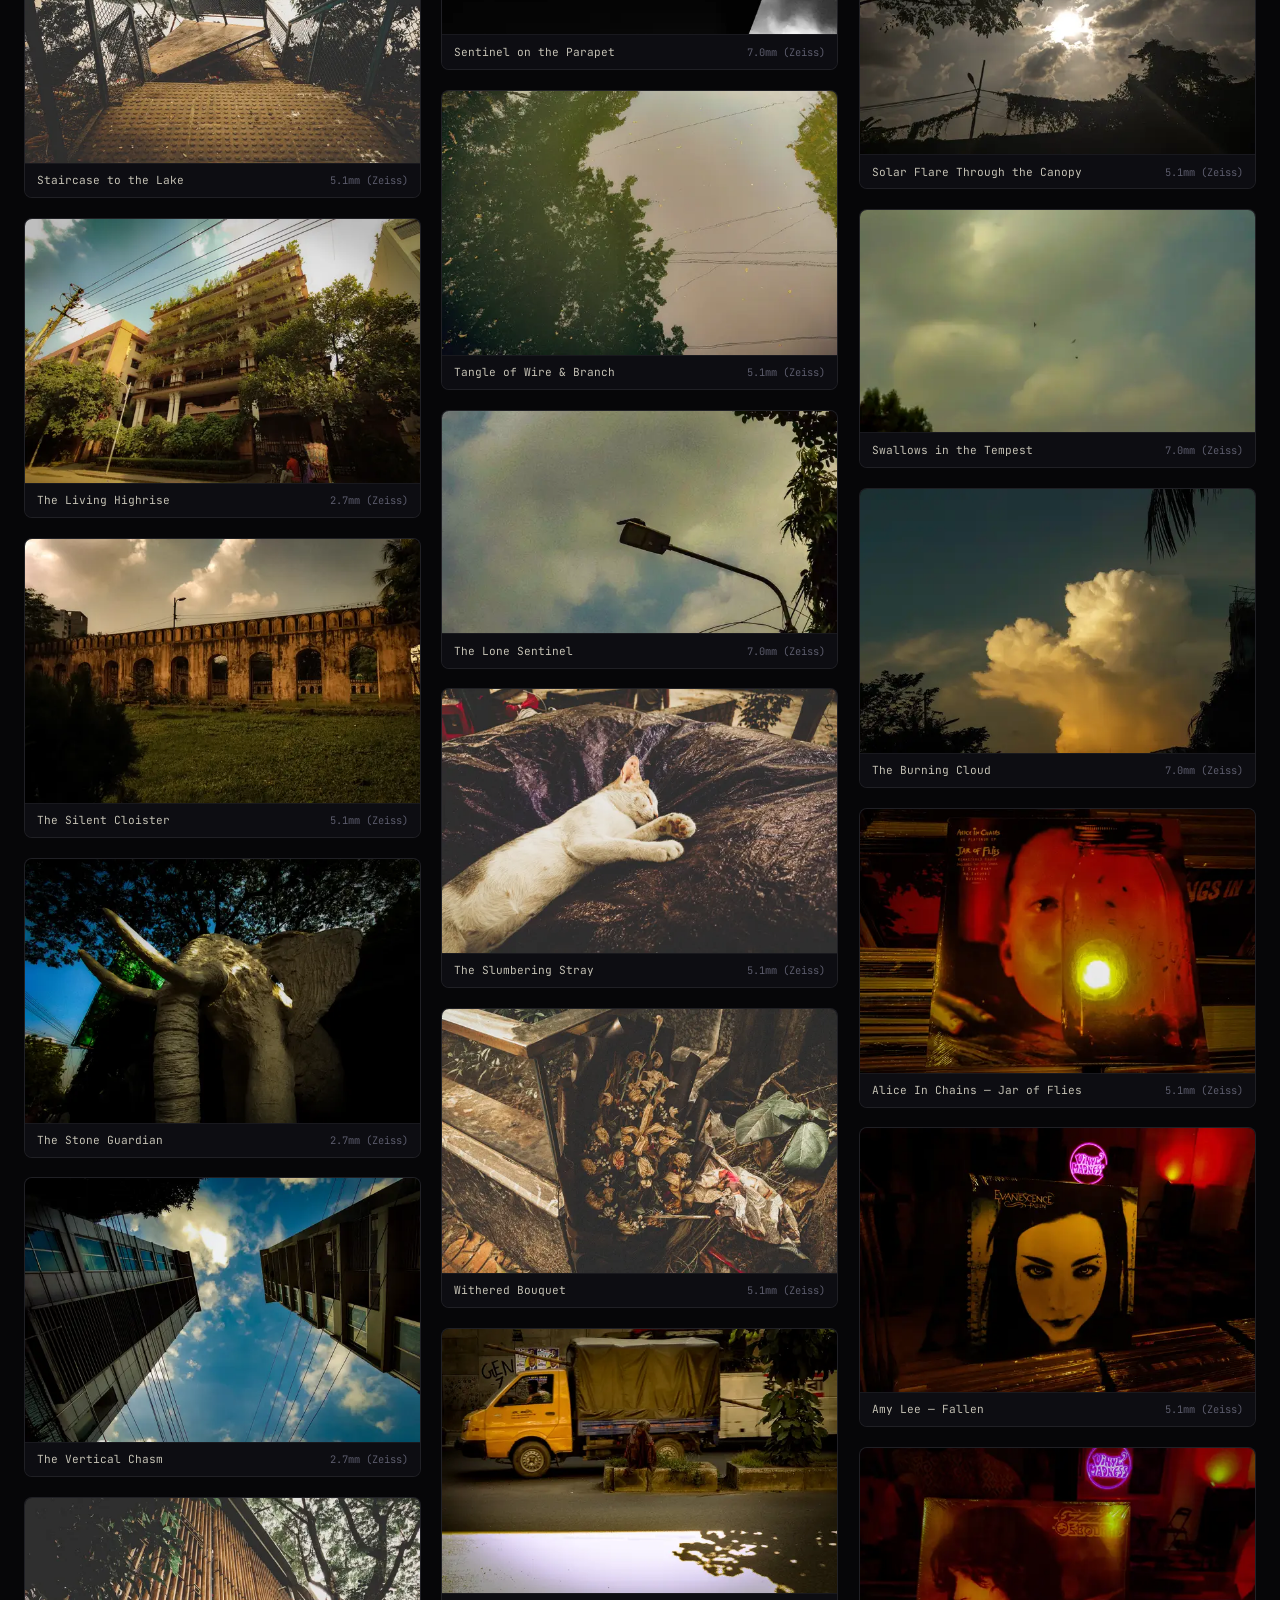
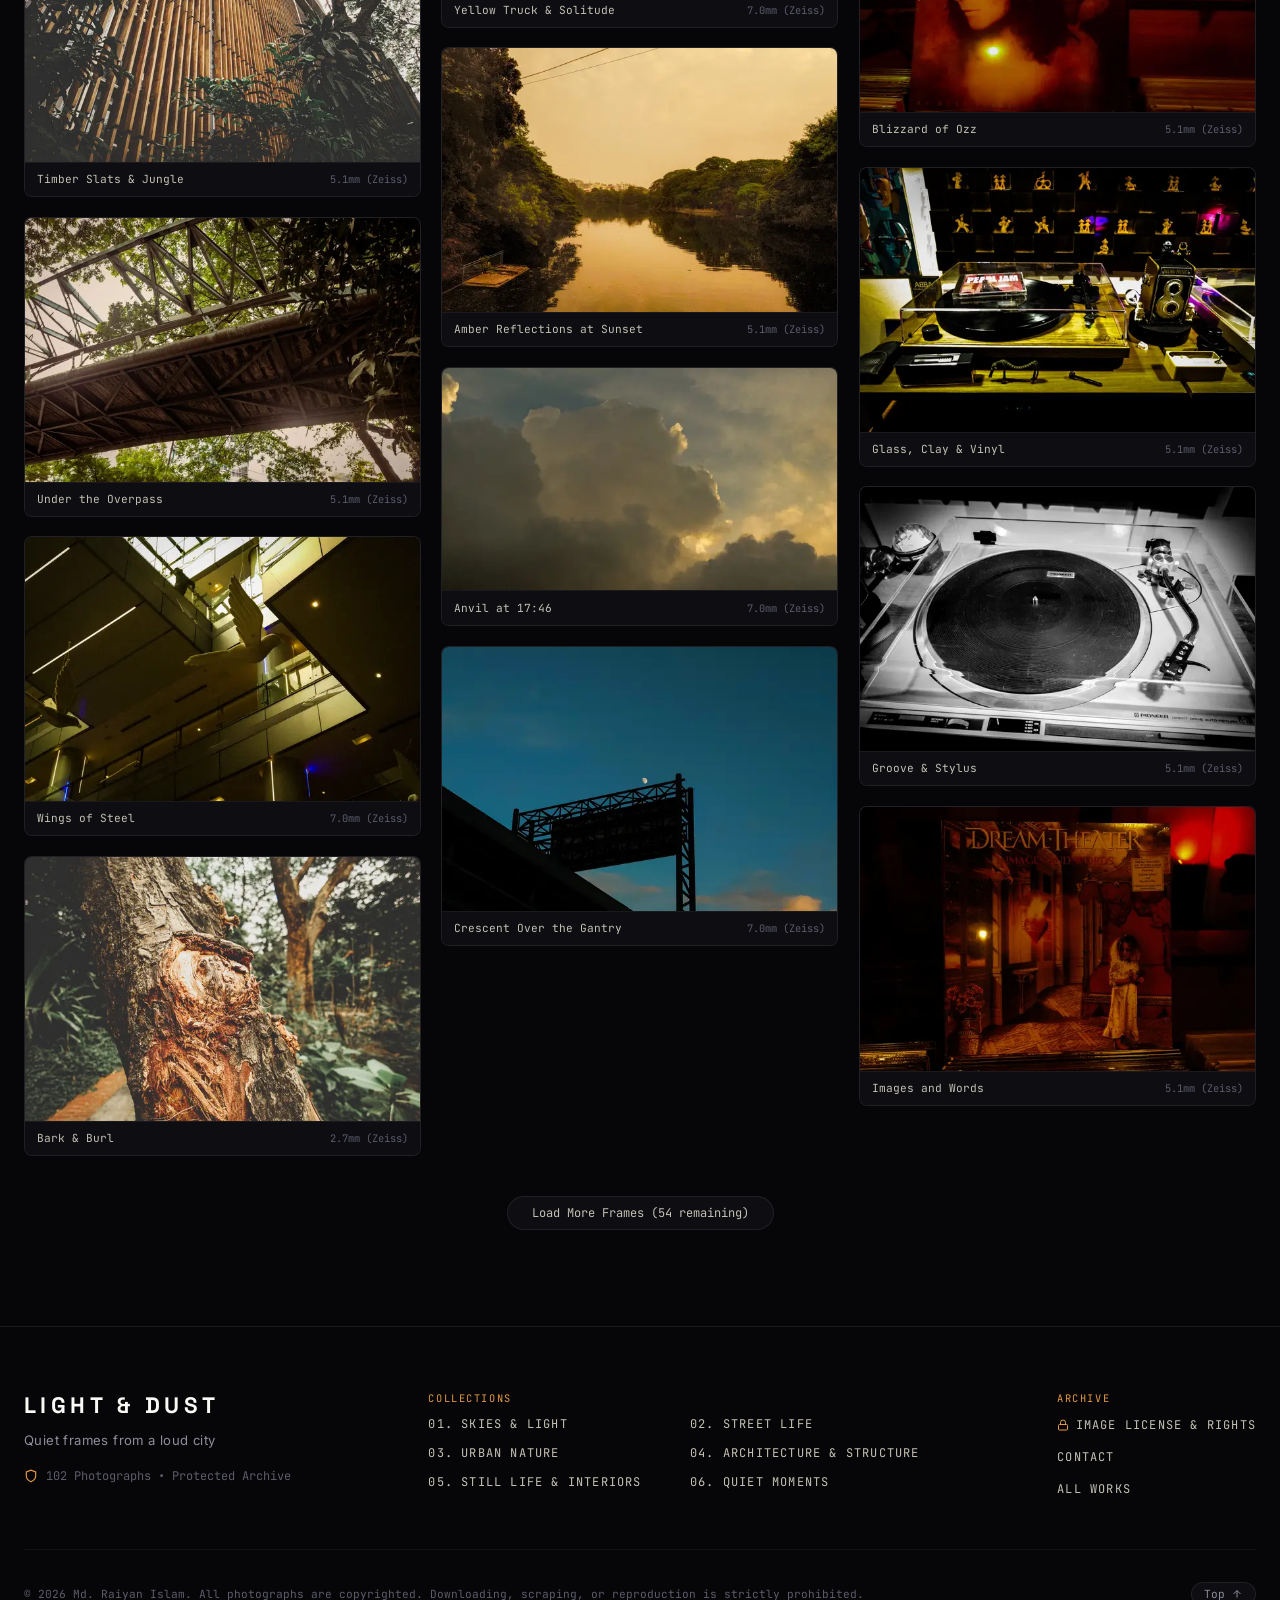
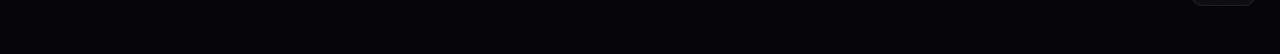
==== commit b5b13e08: "Center desktop navigation like original layout without right badge" ====
--- a/index.html
+++ b/index.html
@@ -132,10 +132,13 @@
         </button>
       </nav>
 
-      <!-- Mobile Hamburger Button -->
-      <button id="mobile-menu-btn" class="mobile-menu-btn" aria-label="Toggle navigation">
-        <svg width="18" height="18" viewBox="0 0 24 24" fill="none" stroke="currentColor" stroke-width="2"><line x1="3" y1="12" x2="21" y2="12"/><line x1="3" y1="6" x2="21" y2="6"/><line x1="3" y1="18" x2="21" y2="18"/></svg>
-      </button>
+      <!-- Right Header Actions / Mobile Toggle -->
+      <div class="header-right">
+        <!-- Mobile Hamburger Button -->
+        <button id="mobile-menu-btn" class="mobile-menu-btn" aria-label="Toggle navigation">
+          <svg width="18" height="18" viewBox="0 0 24 24" fill="none" stroke="currentColor" stroke-width="2"><line x1="3" y1="12" x2="21" y2="12"/><line x1="3" y1="6" x2="21" y2="6"/><line x1="3" y1="18" x2="21" y2="18"/></svg>
+        </button>
+      </div>
     </div>
   </header>
 
--- a/css/style.css
+++ b/css/style.css
@@ -173,6 +173,28 @@
   max-width: 80rem;
   margin: 0 auto;
   padding: 0 1rem;
+}
+
+@media (min-width: 768px) {
+  .header-container {
+    display: grid;
+    grid-template-columns: 1fr auto 1fr;
+    align-items: center;
+  }
+
+  .brand-link {
+    justify-self: start;
+  }
+
+  .desktop-nav {
+    justify-self: center;
+  }
+
+  .header-right {
+    justify-self: end;
+    display: flex;
+    align-items: center;
+  }
 }
 
 .brand-link {
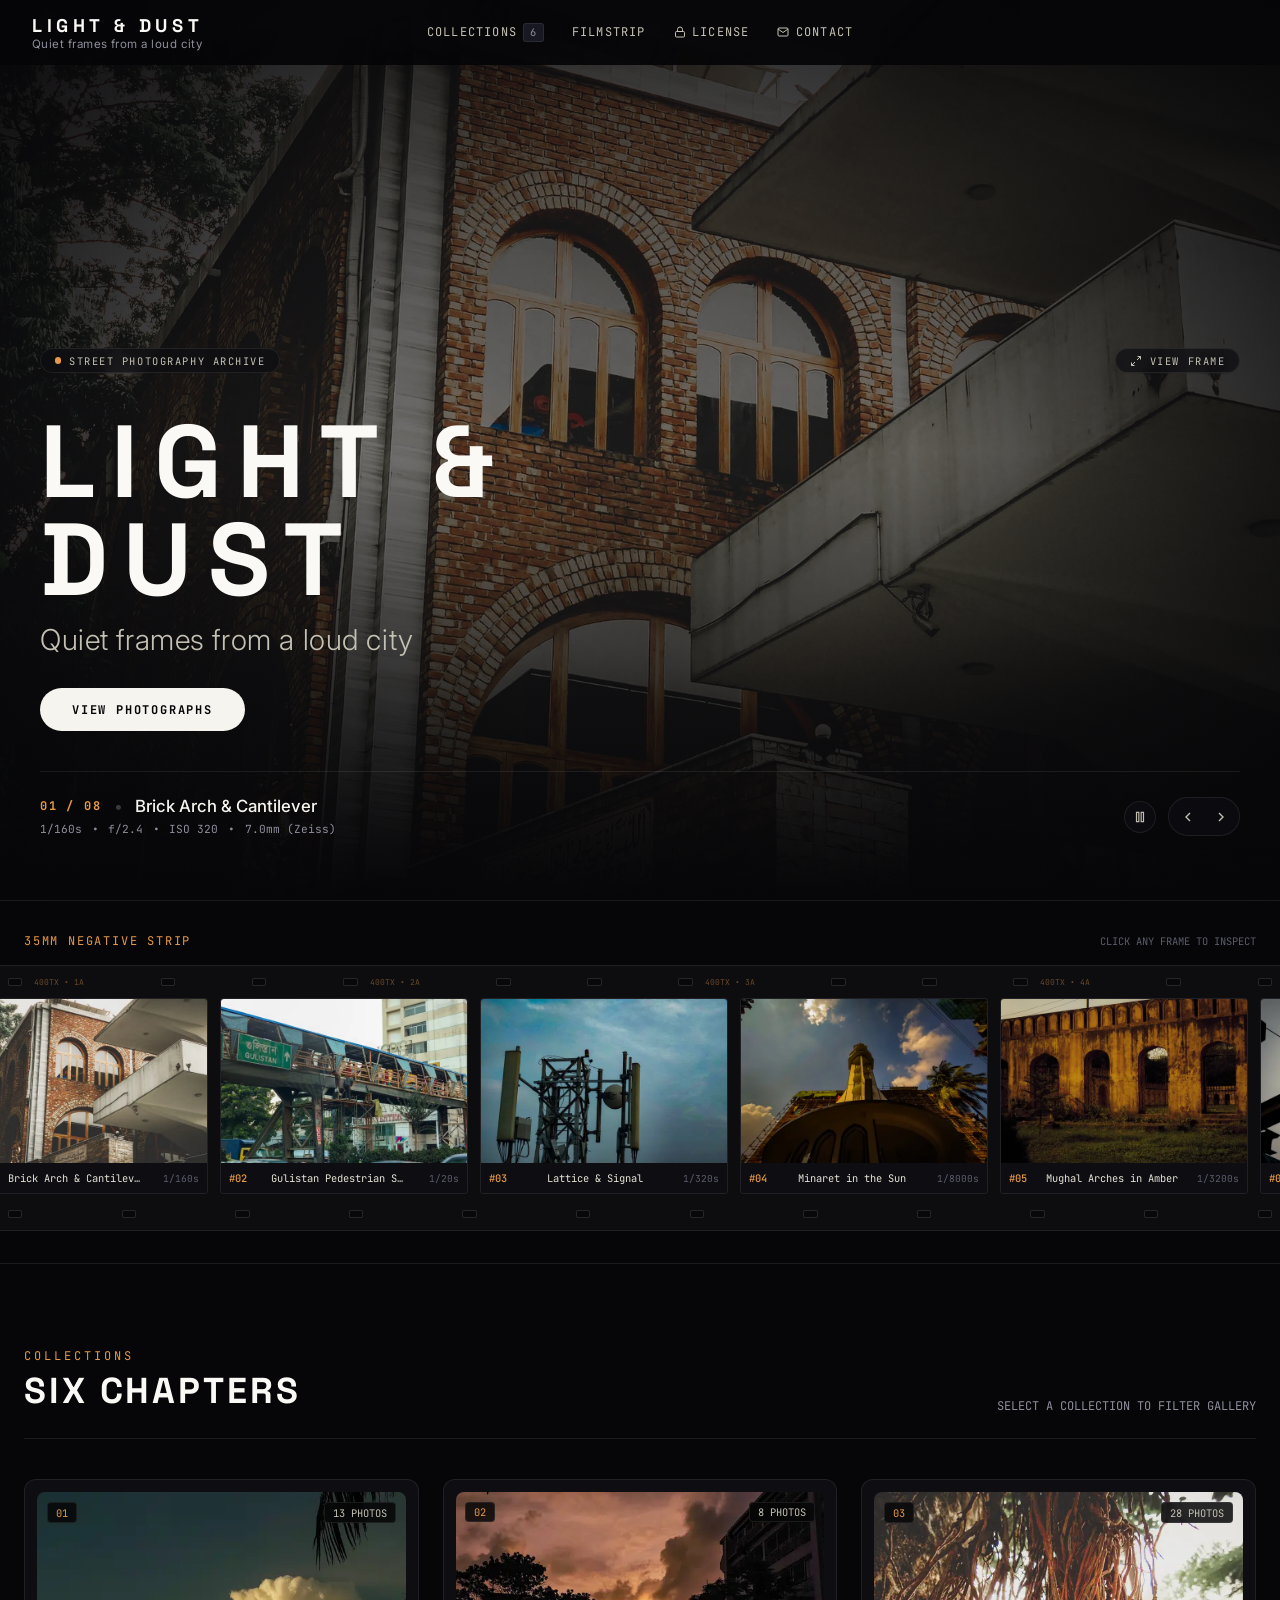
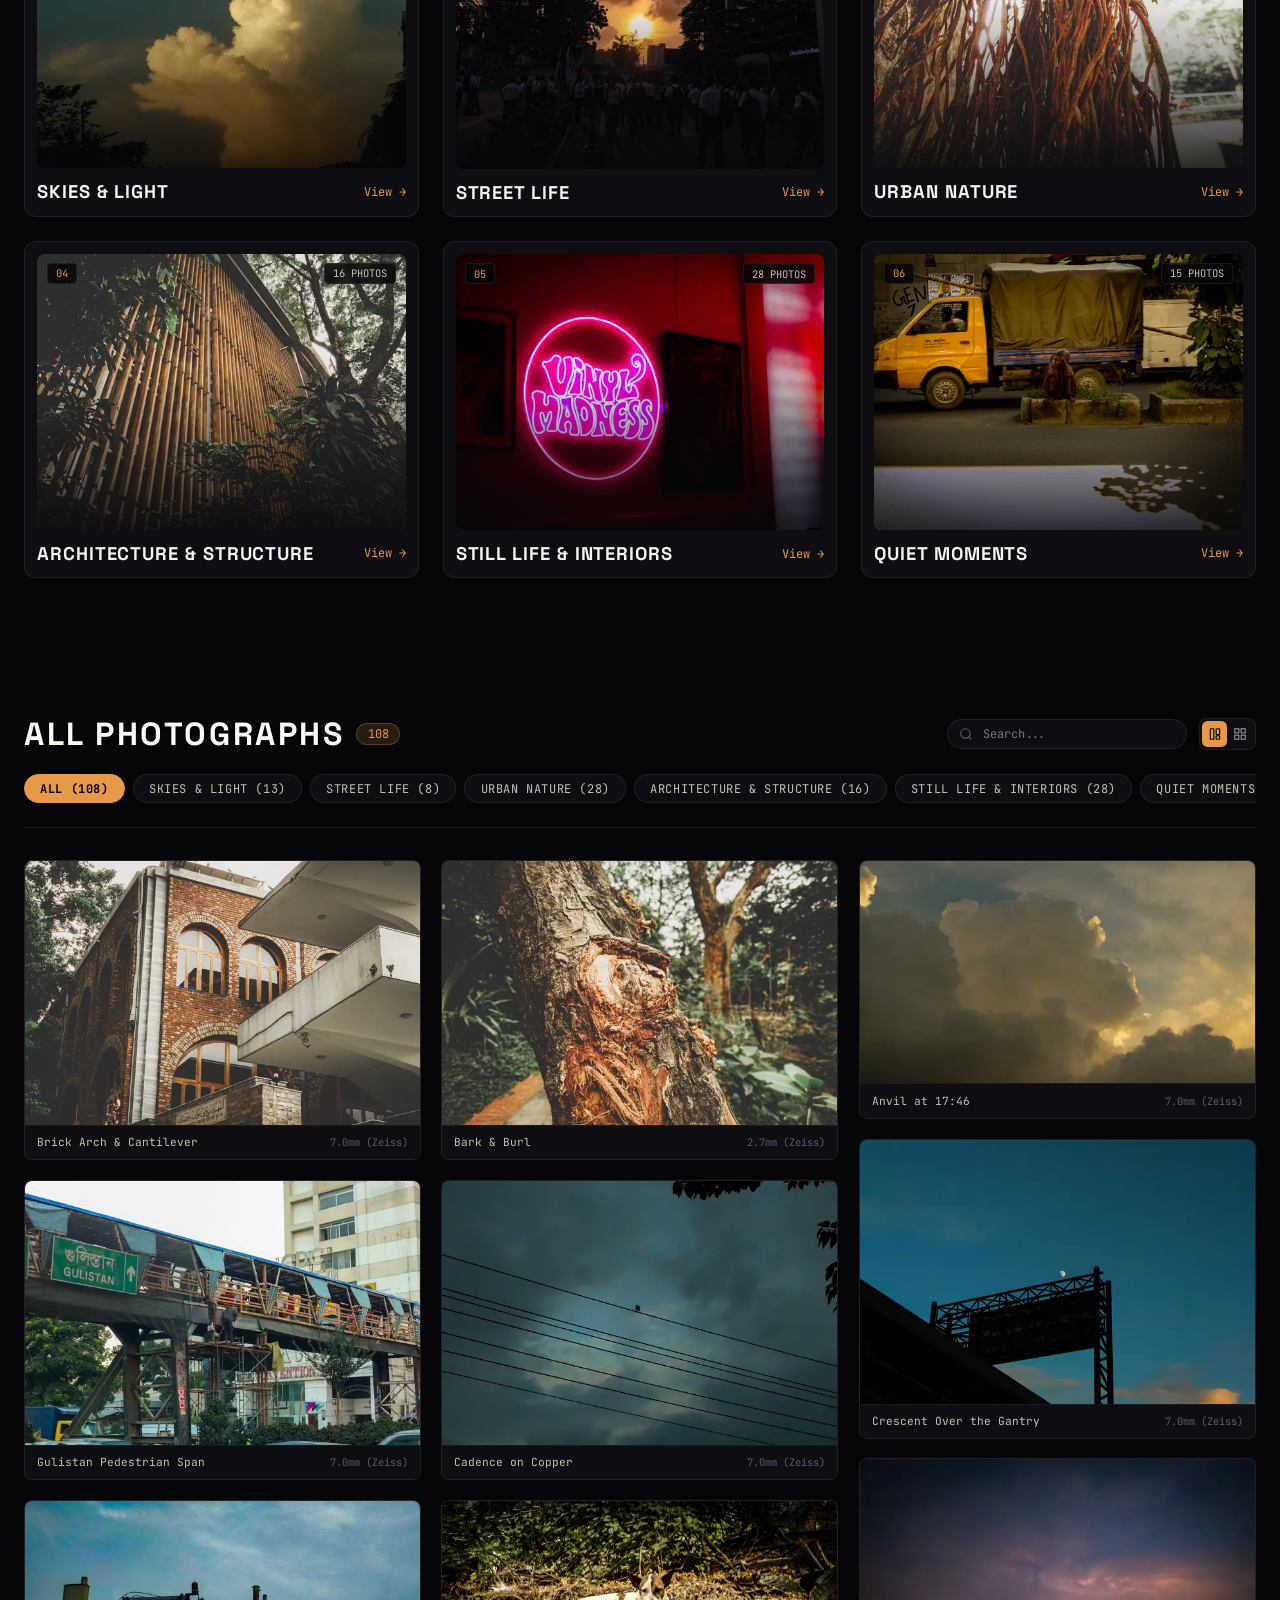
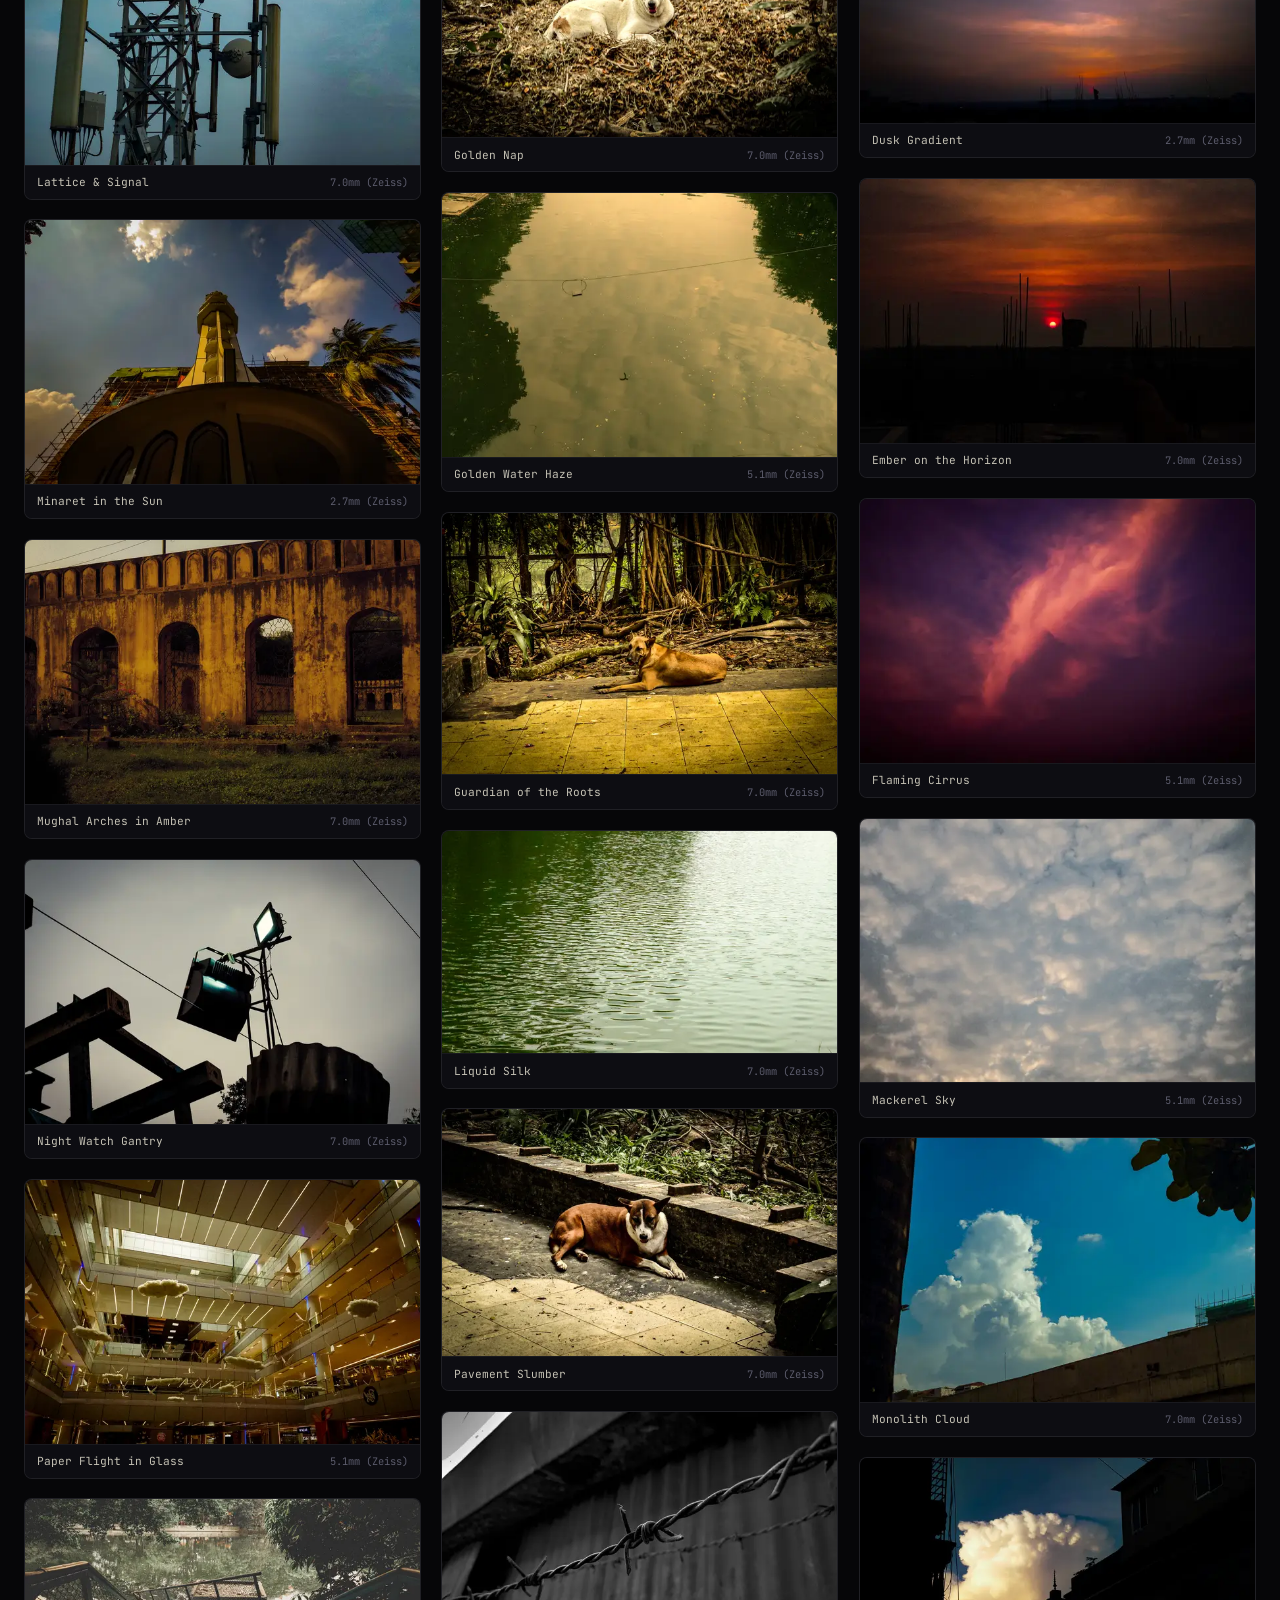
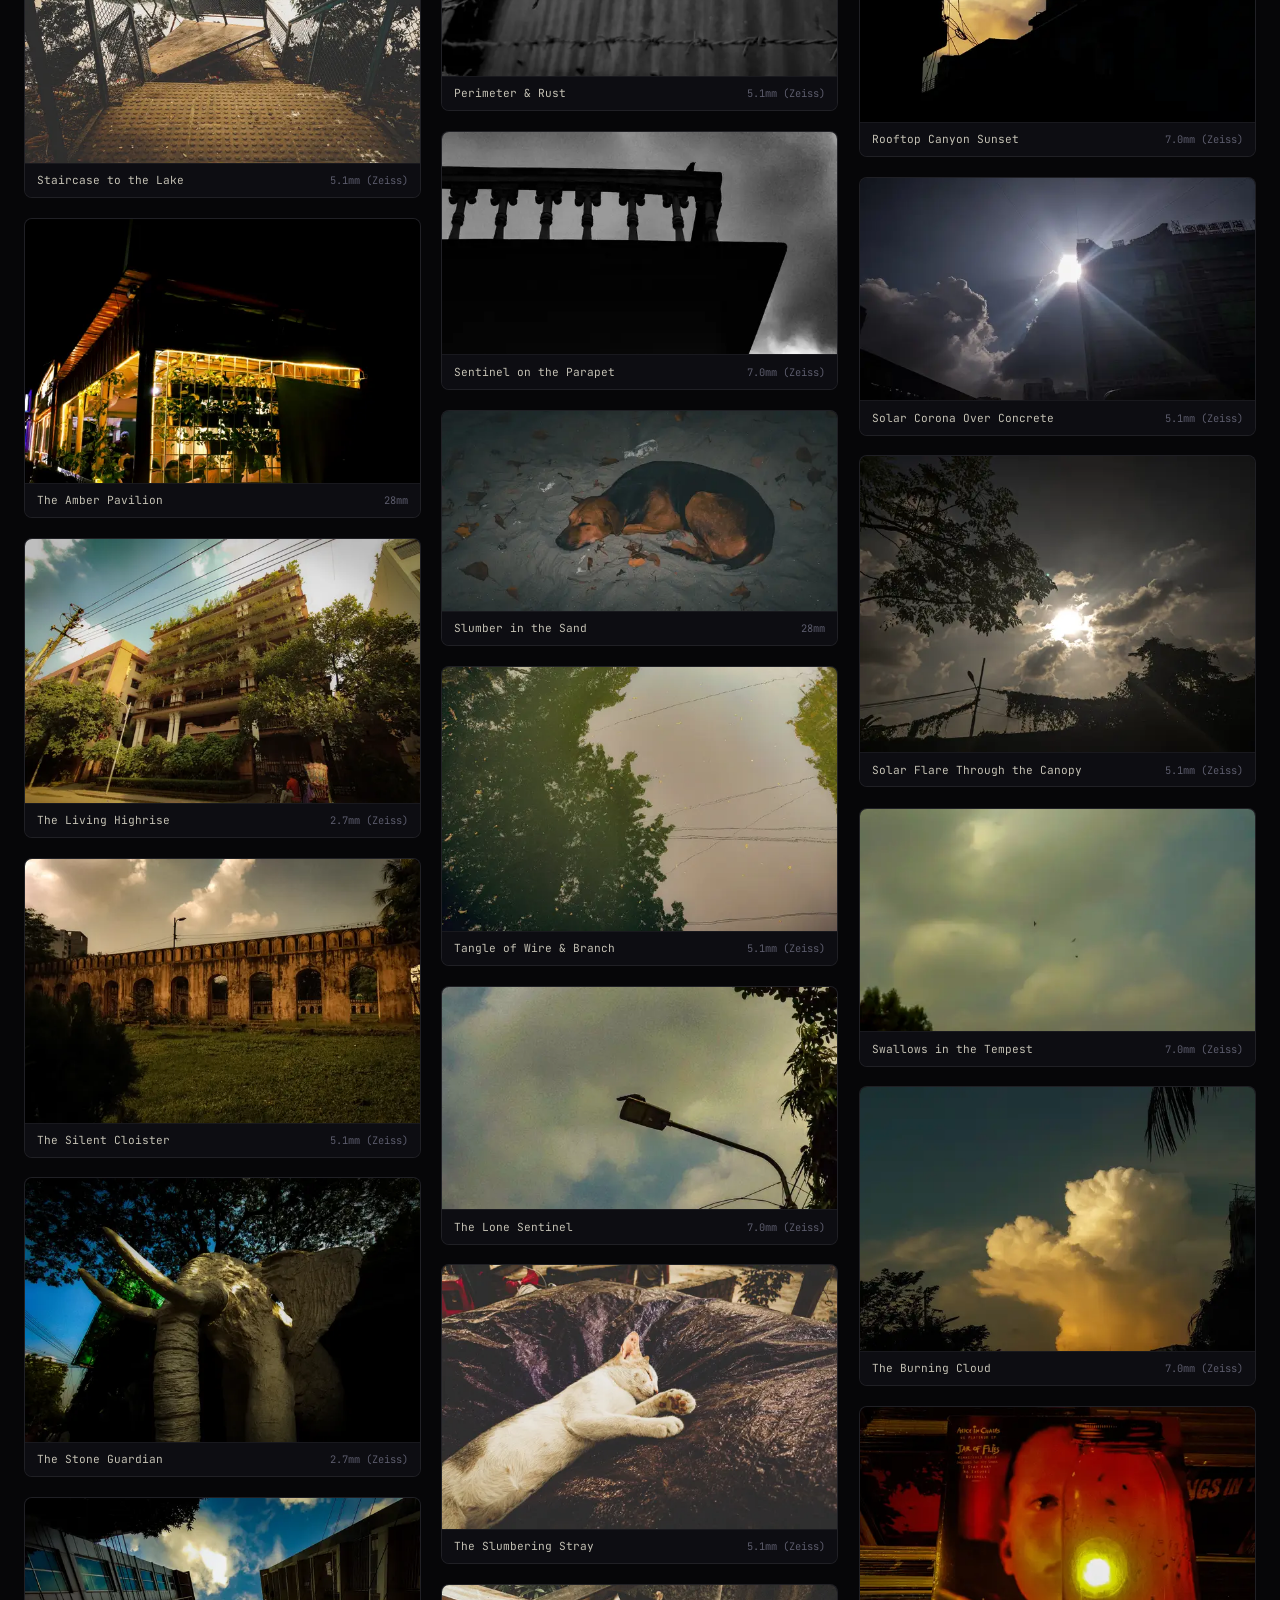
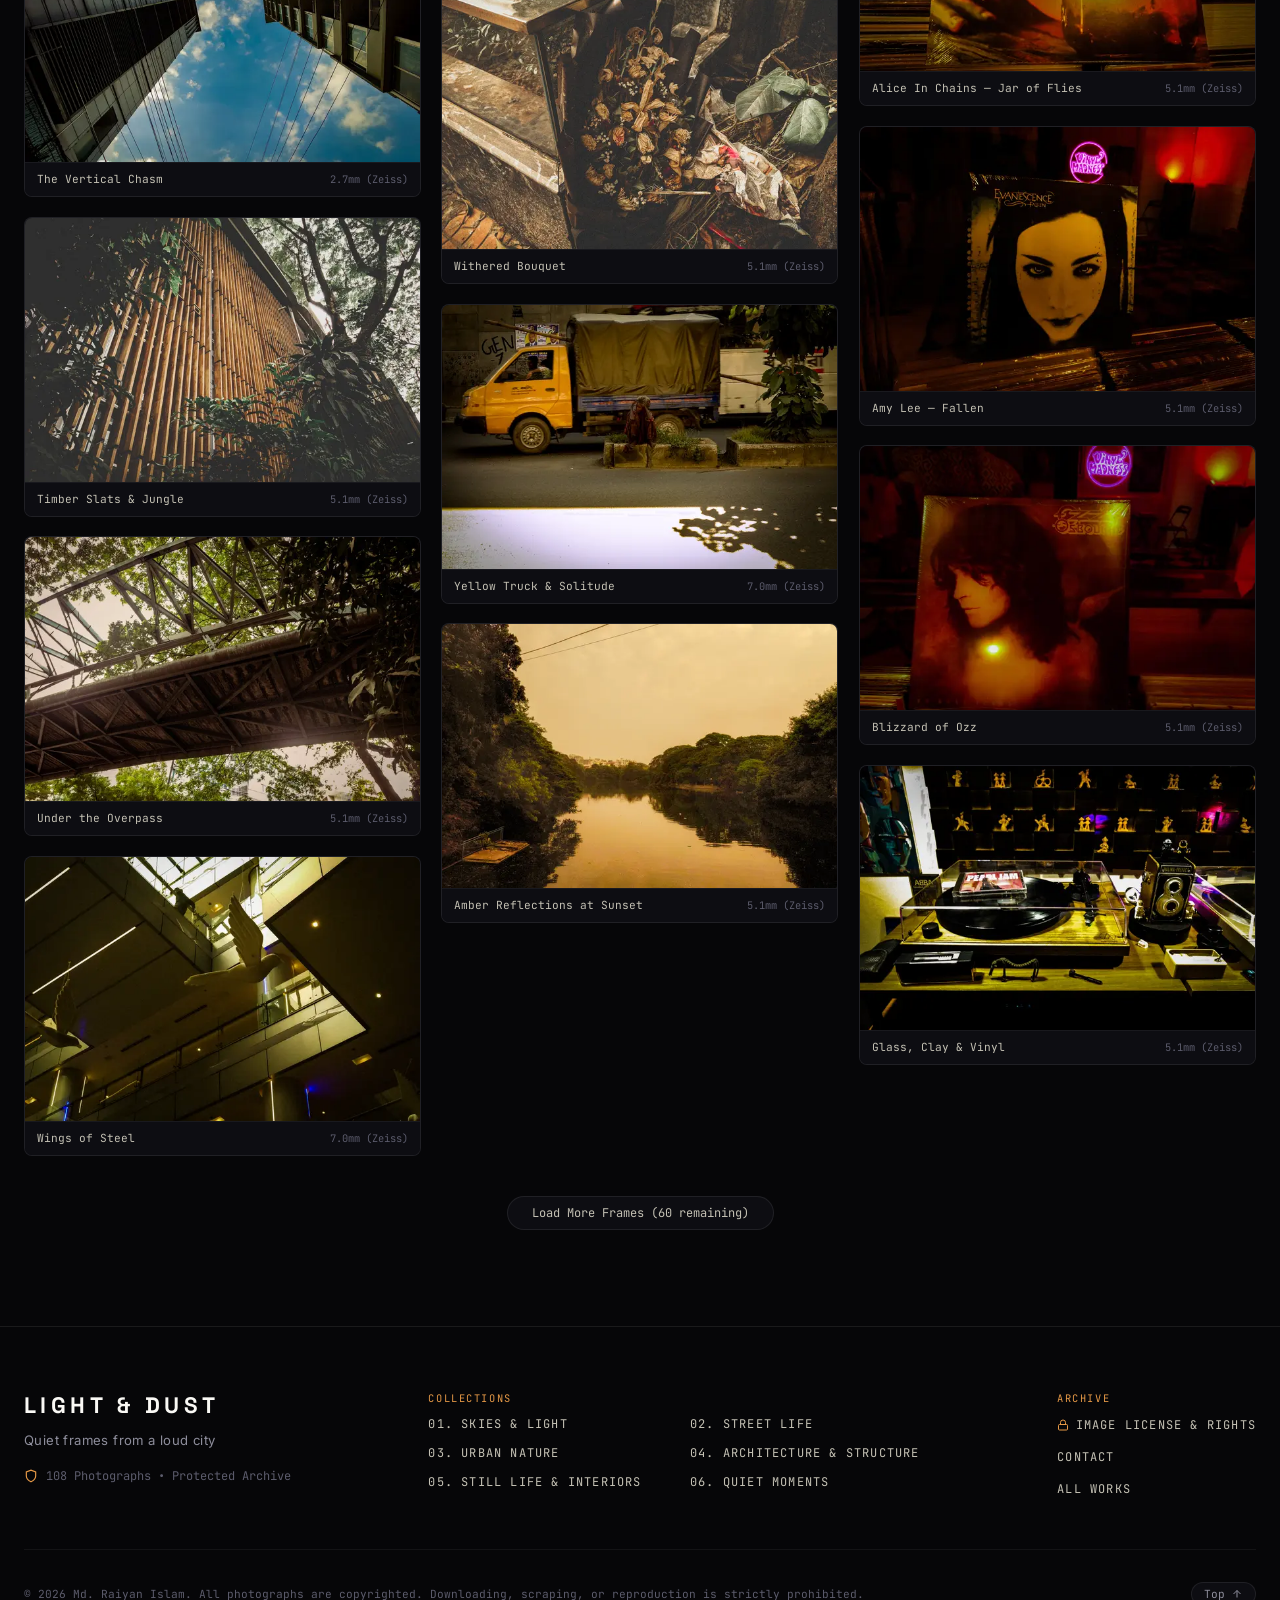
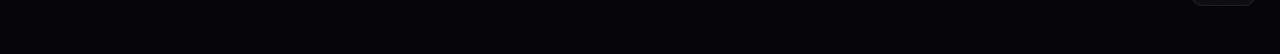
==== commit 38bb95c4: "Add and sort 6 new photographs into collections (archive total: 108)" ====
--- a/index.html
+++ b/index.html
@@ -150,7 +150,7 @@
         <button id="mobile-drawer-close" style="background: none; border: none; color: var(--paper-300); cursor: pointer;">✕</button>
       </div>
 
-      <button class="collections-menu-item" data-nav-col="all" style="font-size: 0.85rem; padding: 0.6rem 0;">All Photographs (102)</button>
+      <button class="collections-menu-item" data-nav-col="all" style="font-size: 0.85rem; padding: 0.6rem 0;">All Photographs (108)</button>
       <button class="collections-menu-item" data-nav-col="skies-and-light" style="font-size: 0.85rem; padding: 0.6rem 0;">01. Skies & Light</button>
       <button class="collections-menu-item" data-nav-col="street-life" style="font-size: 0.85rem; padding: 0.6rem 0;">02. Street Life</button>
       <button class="collections-menu-item" data-nav-col="urban-nature" style="font-size: 0.85rem; padding: 0.6rem 0;">03. Urban Nature</button>
@@ -311,7 +311,7 @@
         <div class="gallery-top-row">
           <div class="gallery-title-group">
             <h2 id="gallery-title" class="gallery-heading">All Photographs</h2>
-            <span id="gallery-count" class="gallery-count-pill">102</span>
+            <span id="gallery-count" class="gallery-count-pill">108</span>
           </div>
 
           <!-- Search + View Toggles -->
@@ -356,7 +356,7 @@
           <p style="font-family: var(--font-sans); font-size: 0.82rem; color: var(--paper-400); letter-spacing: 0.03em;">Quiet frames from a loud city</p>
           <div style="padding-top: 0.5rem; display: flex; align-items: center; gap: 0.5rem; font-family: var(--font-mono); font-size: 0.75rem; color: var(--paper-500);">
             <svg width="14" height="14" viewBox="0 0 24 24" fill="none" stroke="var(--film-accent)" stroke-width="2"><path d="M12 22s8-4 8-10V5l-8-3-8 3v7c0 6 8 10 8 10z"/></svg>
-            <span><span id="footer-total-photos">102</span> Photographs • Protected Archive</span>
+            <span><span id="footer-total-photos">108</span> Photographs • Protected Archive</span>
           </div>
         </div>
 
@@ -398,7 +398,7 @@
       <!-- Top Bar -->
       <header class="lightbox-header">
         <div class="lightbox-header-left">
-          <span id="lightbox-counter" class="lightbox-header-counter">#001 / 102</span>
+          <span id="lightbox-counter" class="lightbox-header-counter">#001 / 108</span>
           <span class="lightbox-header-divider" aria-hidden="true">•</span>
           <h2 id="lightbox-title" class="lightbox-header-title">Frame Title</h2>
           <span id="lightbox-badge" class="lightbox-header-badge">Archive</span>
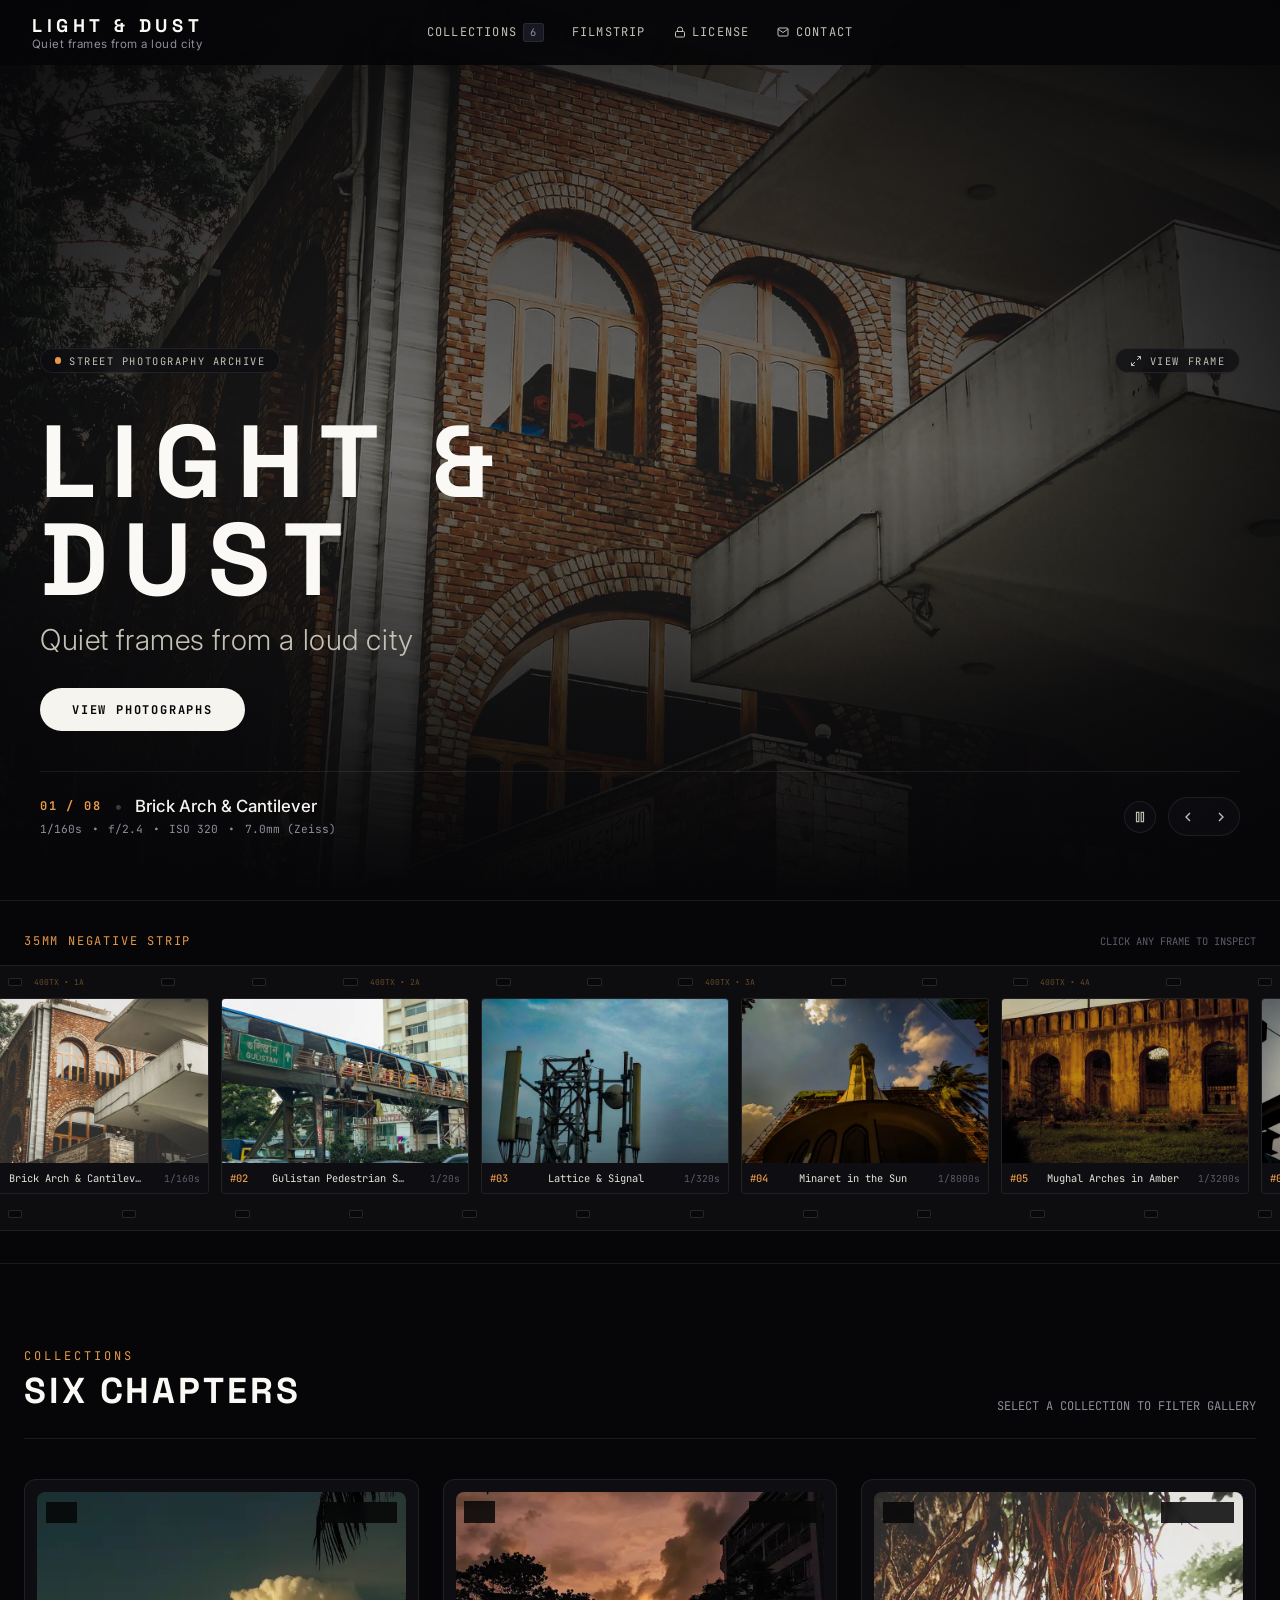
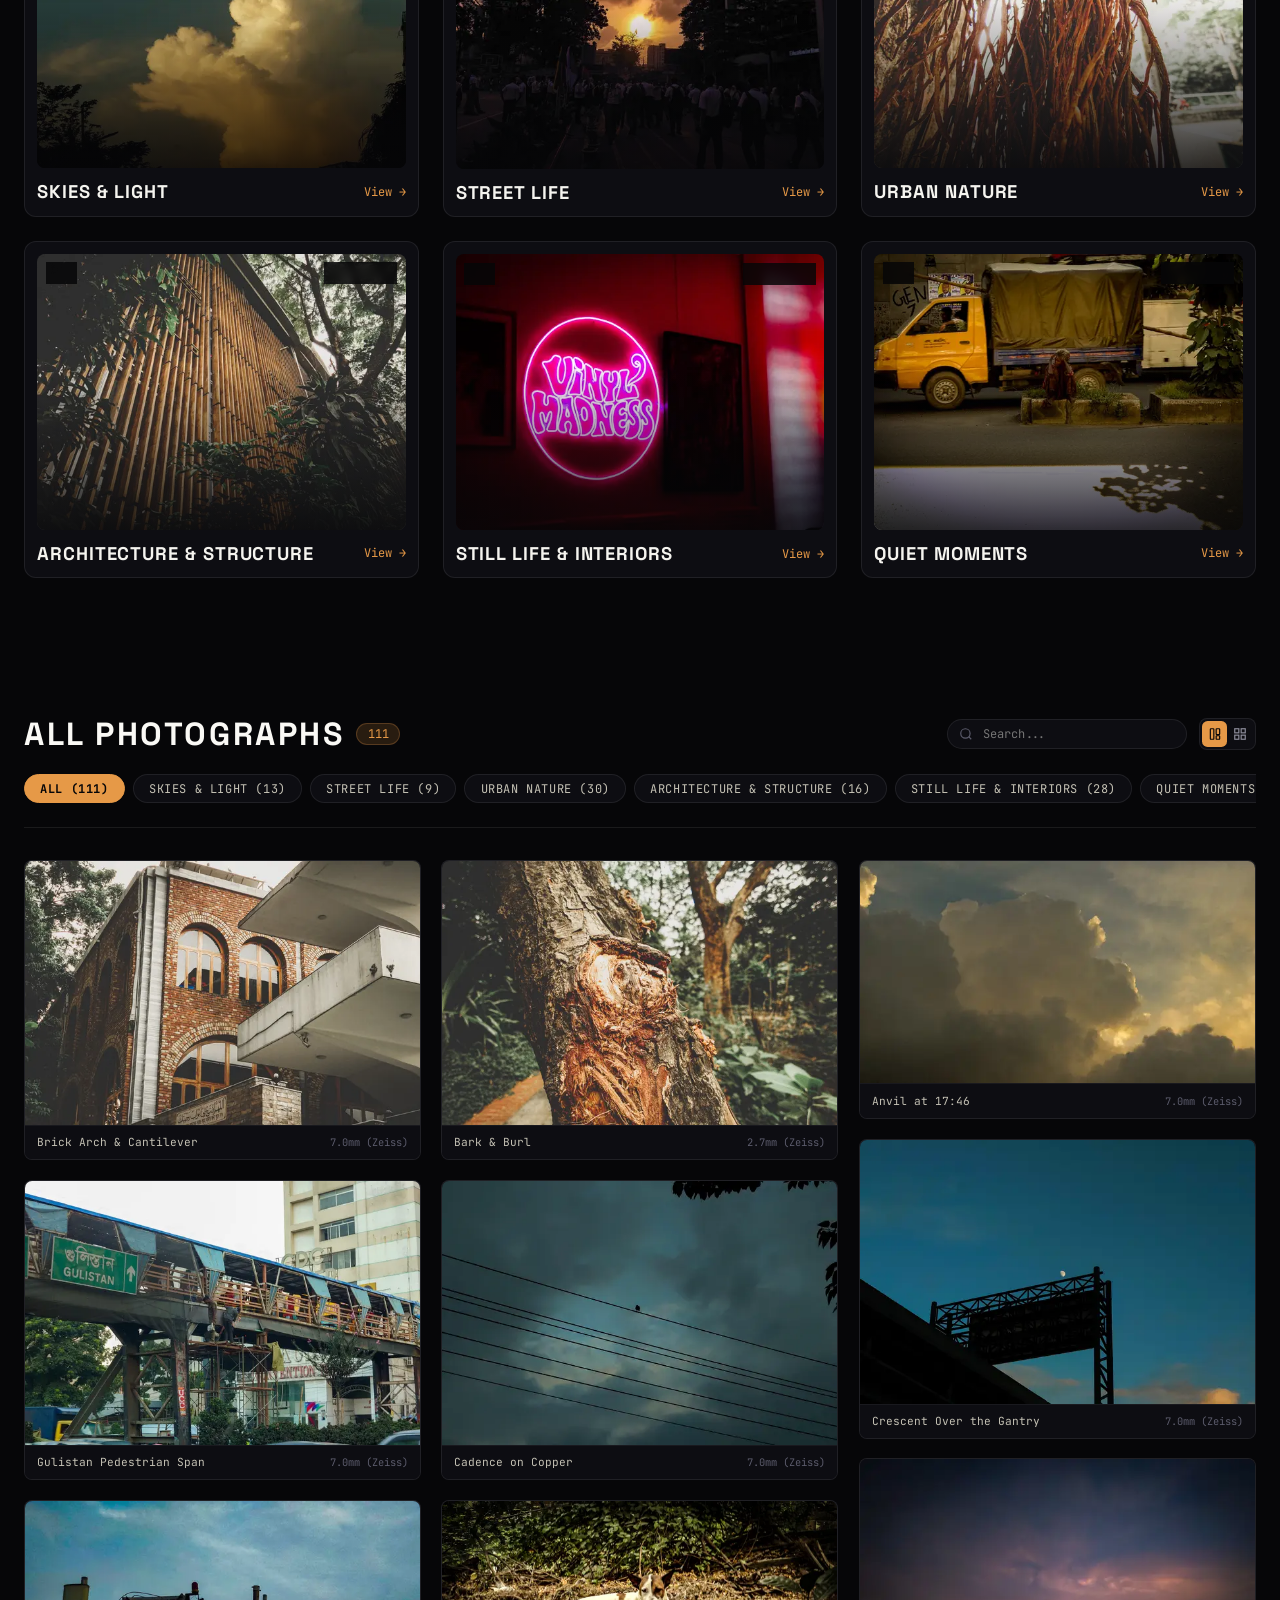
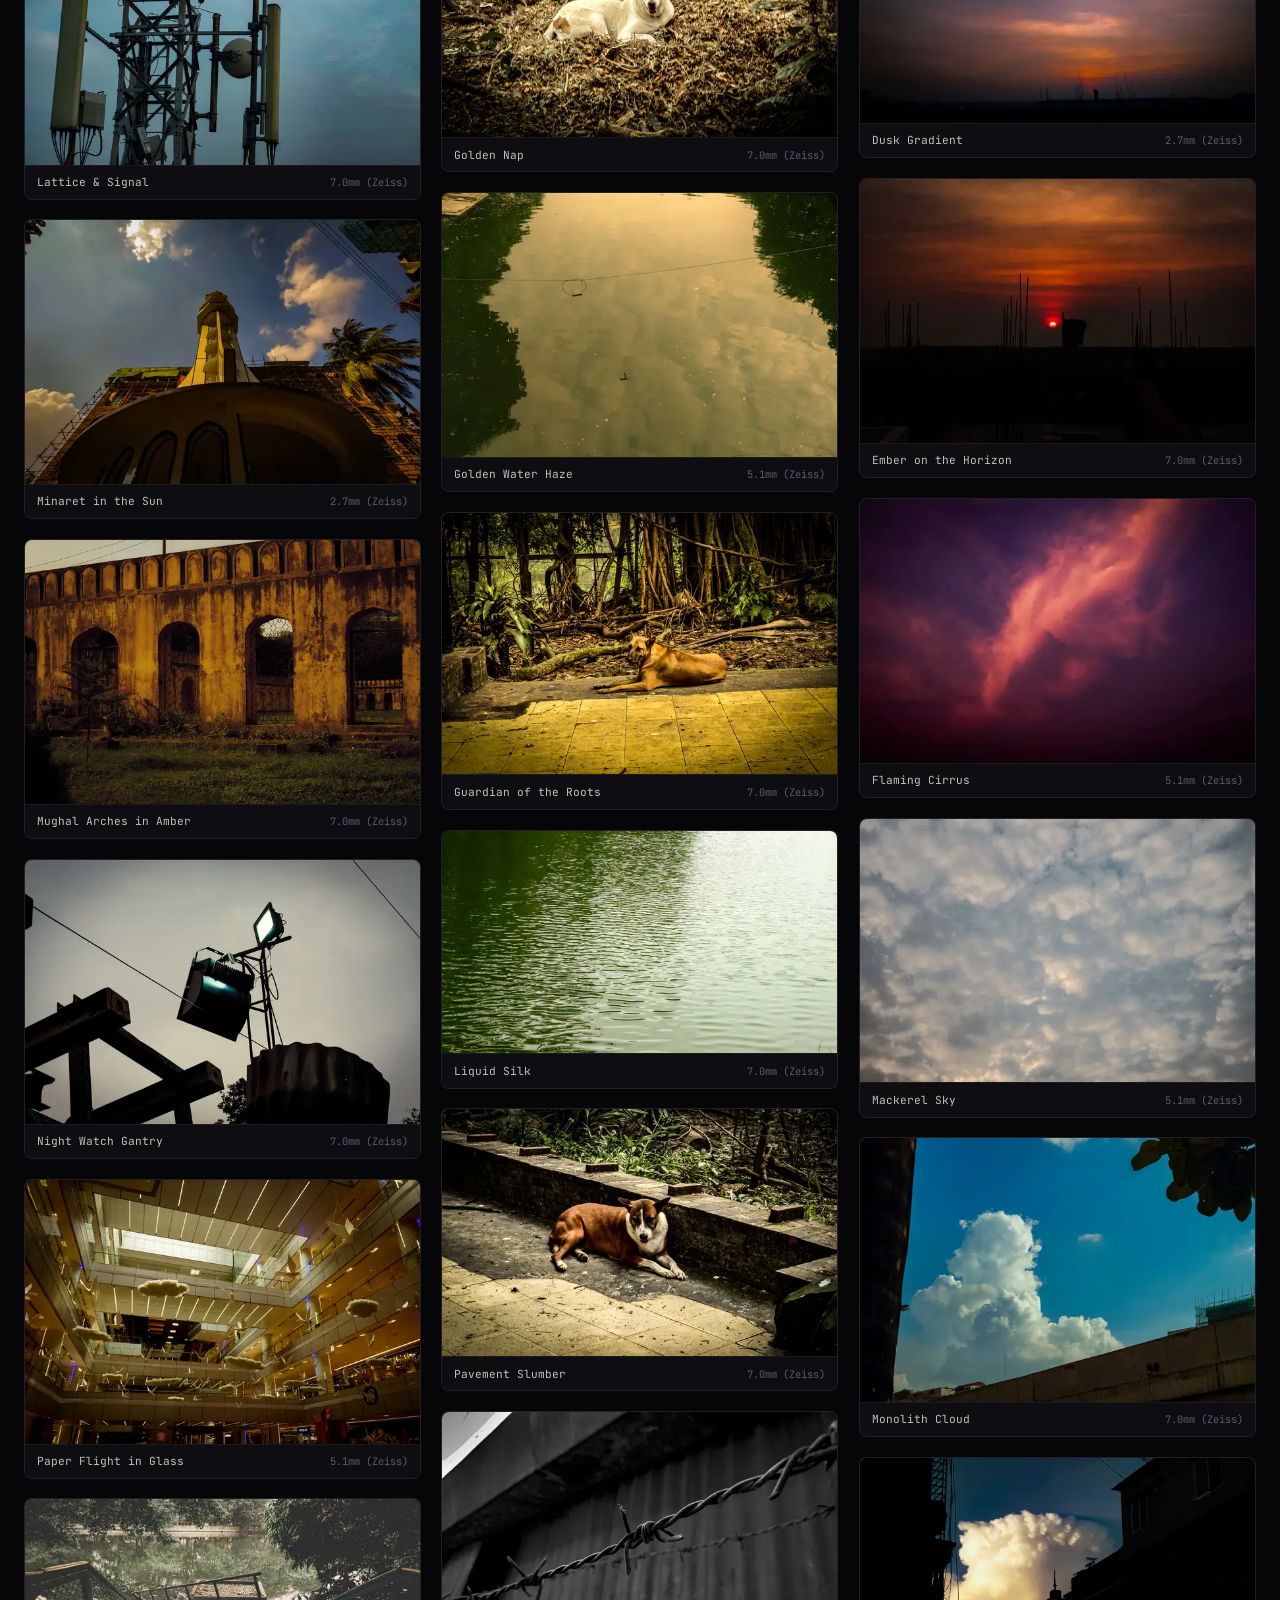
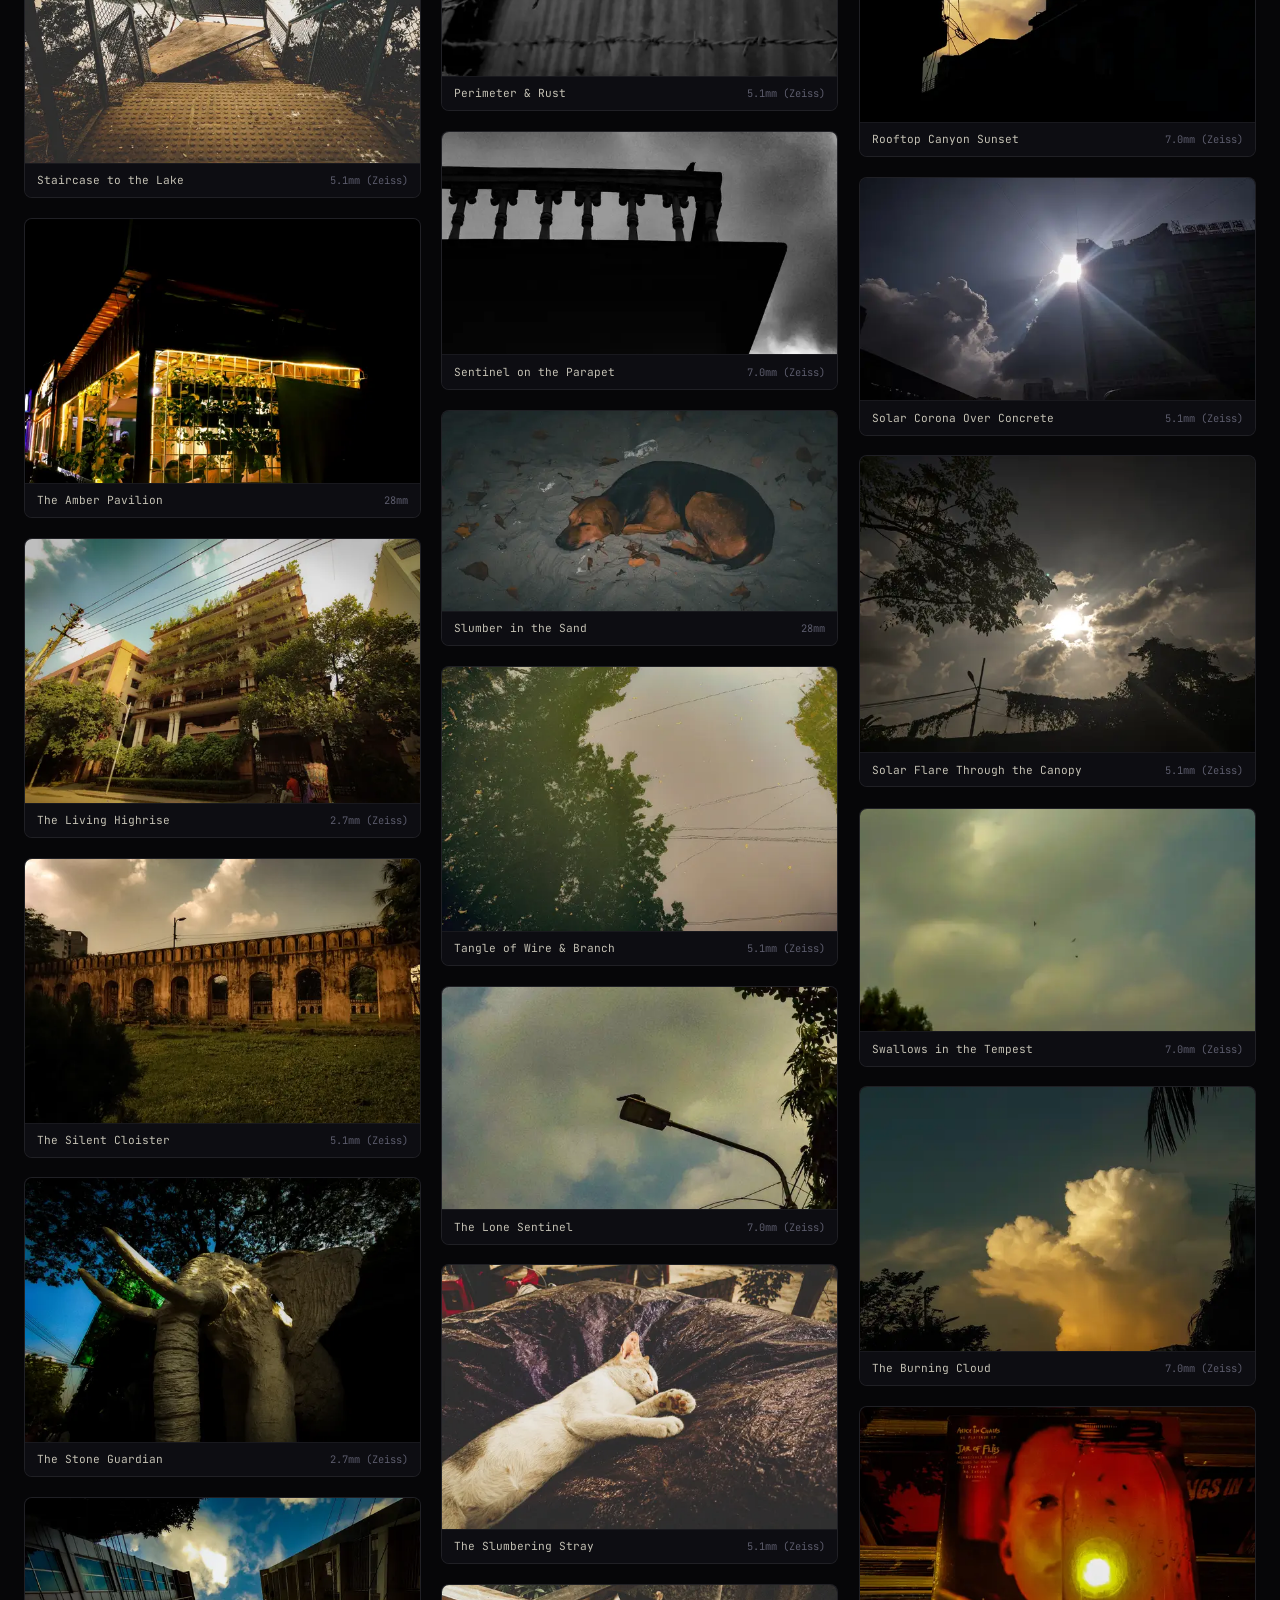
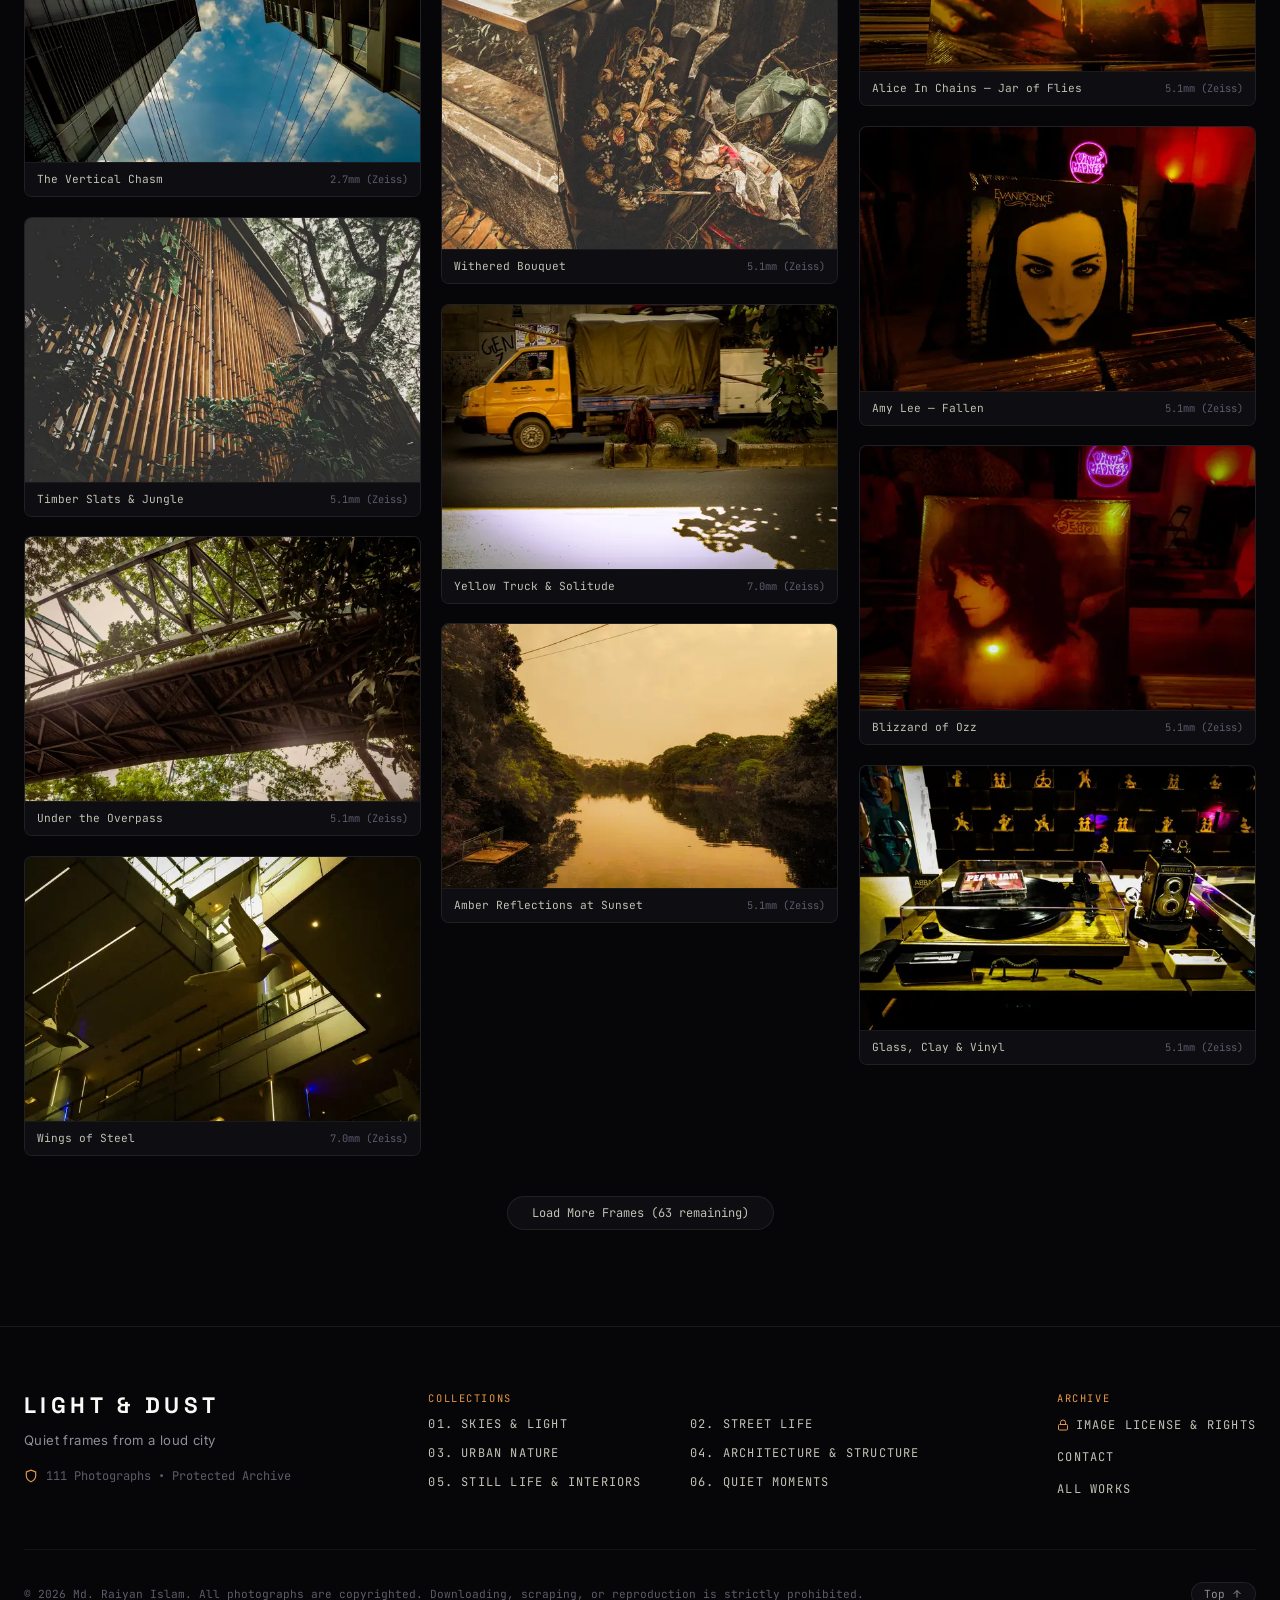
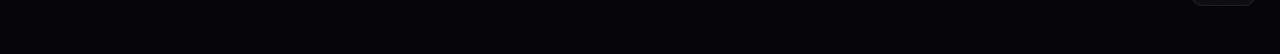
==== commit e6a75ce7: "Add and sort 3 new photographs into street-life and urban-nature (archive total: 111)" ====
--- a/index.html
+++ b/index.html
@@ -150,7 +150,7 @@
         <button id="mobile-drawer-close" style="background: none; border: none; color: var(--paper-300); cursor: pointer;">✕</button>
       </div>
 
-      <button class="collections-menu-item" data-nav-col="all" style="font-size: 0.85rem; padding: 0.6rem 0;">All Photographs (108)</button>
+      <button class="collections-menu-item" data-nav-col="all" style="font-size: 0.85rem; padding: 0.6rem 0;">All Photographs (111)</button>
       <button class="collections-menu-item" data-nav-col="skies-and-light" style="font-size: 0.85rem; padding: 0.6rem 0;">01. Skies & Light</button>
       <button class="collections-menu-item" data-nav-col="street-life" style="font-size: 0.85rem; padding: 0.6rem 0;">02. Street Life</button>
       <button class="collections-menu-item" data-nav-col="urban-nature" style="font-size: 0.85rem; padding: 0.6rem 0;">03. Urban Nature</button>
@@ -311,7 +311,7 @@
         <div class="gallery-top-row">
           <div class="gallery-title-group">
             <h2 id="gallery-title" class="gallery-heading">All Photographs</h2>
-            <span id="gallery-count" class="gallery-count-pill">108</span>
+            <span id="gallery-count" class="gallery-count-pill">111</span>
           </div>
 
           <!-- Search + View Toggles -->
@@ -356,7 +356,7 @@
           <p style="font-family: var(--font-sans); font-size: 0.82rem; color: var(--paper-400); letter-spacing: 0.03em;">Quiet frames from a loud city</p>
           <div style="padding-top: 0.5rem; display: flex; align-items: center; gap: 0.5rem; font-family: var(--font-mono); font-size: 0.75rem; color: var(--paper-500);">
             <svg width="14" height="14" viewBox="0 0 24 24" fill="none" stroke="var(--film-accent)" stroke-width="2"><path d="M12 22s8-4 8-10V5l-8-3-8 3v7c0 6 8 10 8 10z"/></svg>
-            <span><span id="footer-total-photos">108</span> Photographs • Protected Archive</span>
+            <span><span id="footer-total-photos">111</span> Photographs • Protected Archive</span>
           </div>
         </div>
 
@@ -398,7 +398,7 @@
       <!-- Top Bar -->
       <header class="lightbox-header">
         <div class="lightbox-header-left">
-          <span id="lightbox-counter" class="lightbox-header-counter">#001 / 108</span>
+          <span id="lightbox-counter" class="lightbox-header-counter">#001 / 111</span>
           <span class="lightbox-header-divider" aria-hidden="true">•</span>
           <h2 id="lightbox-title" class="lightbox-header-title">Frame Title</h2>
           <span id="lightbox-badge" class="lightbox-header-badge">Archive</span>
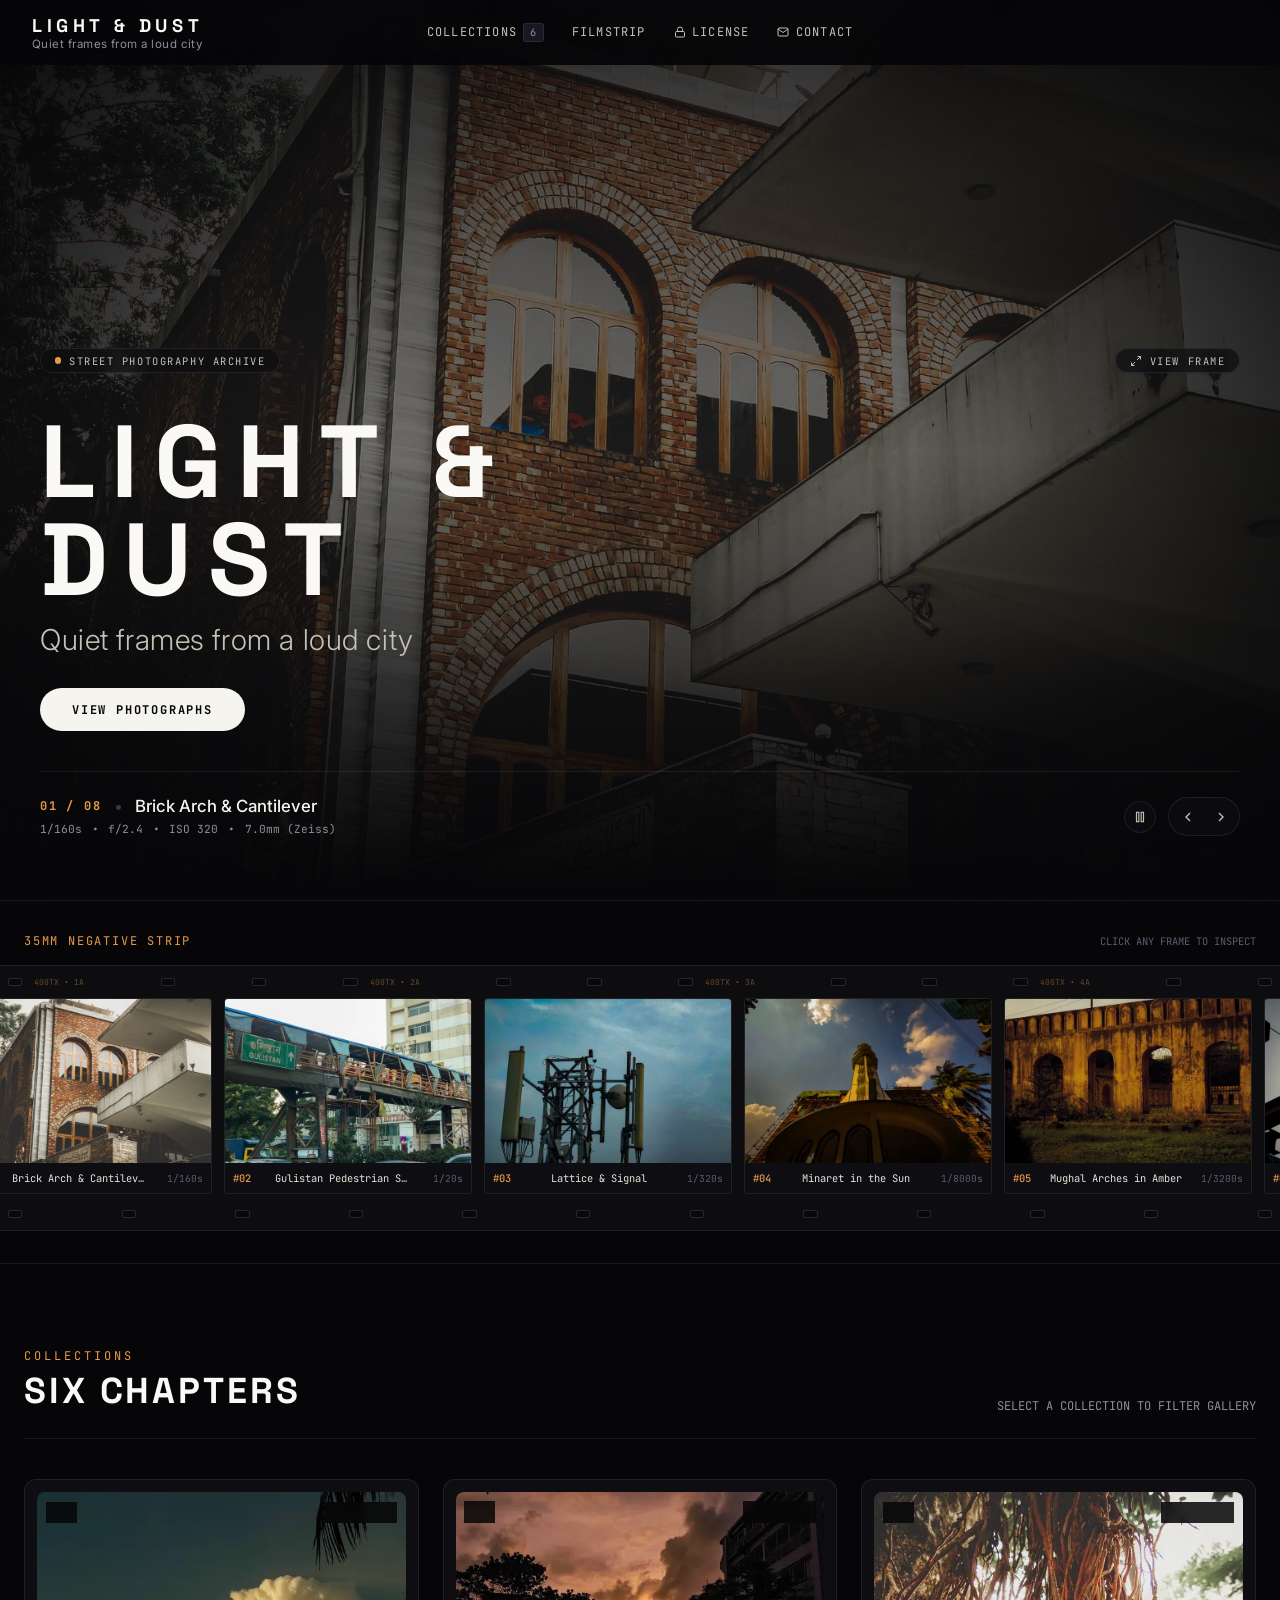
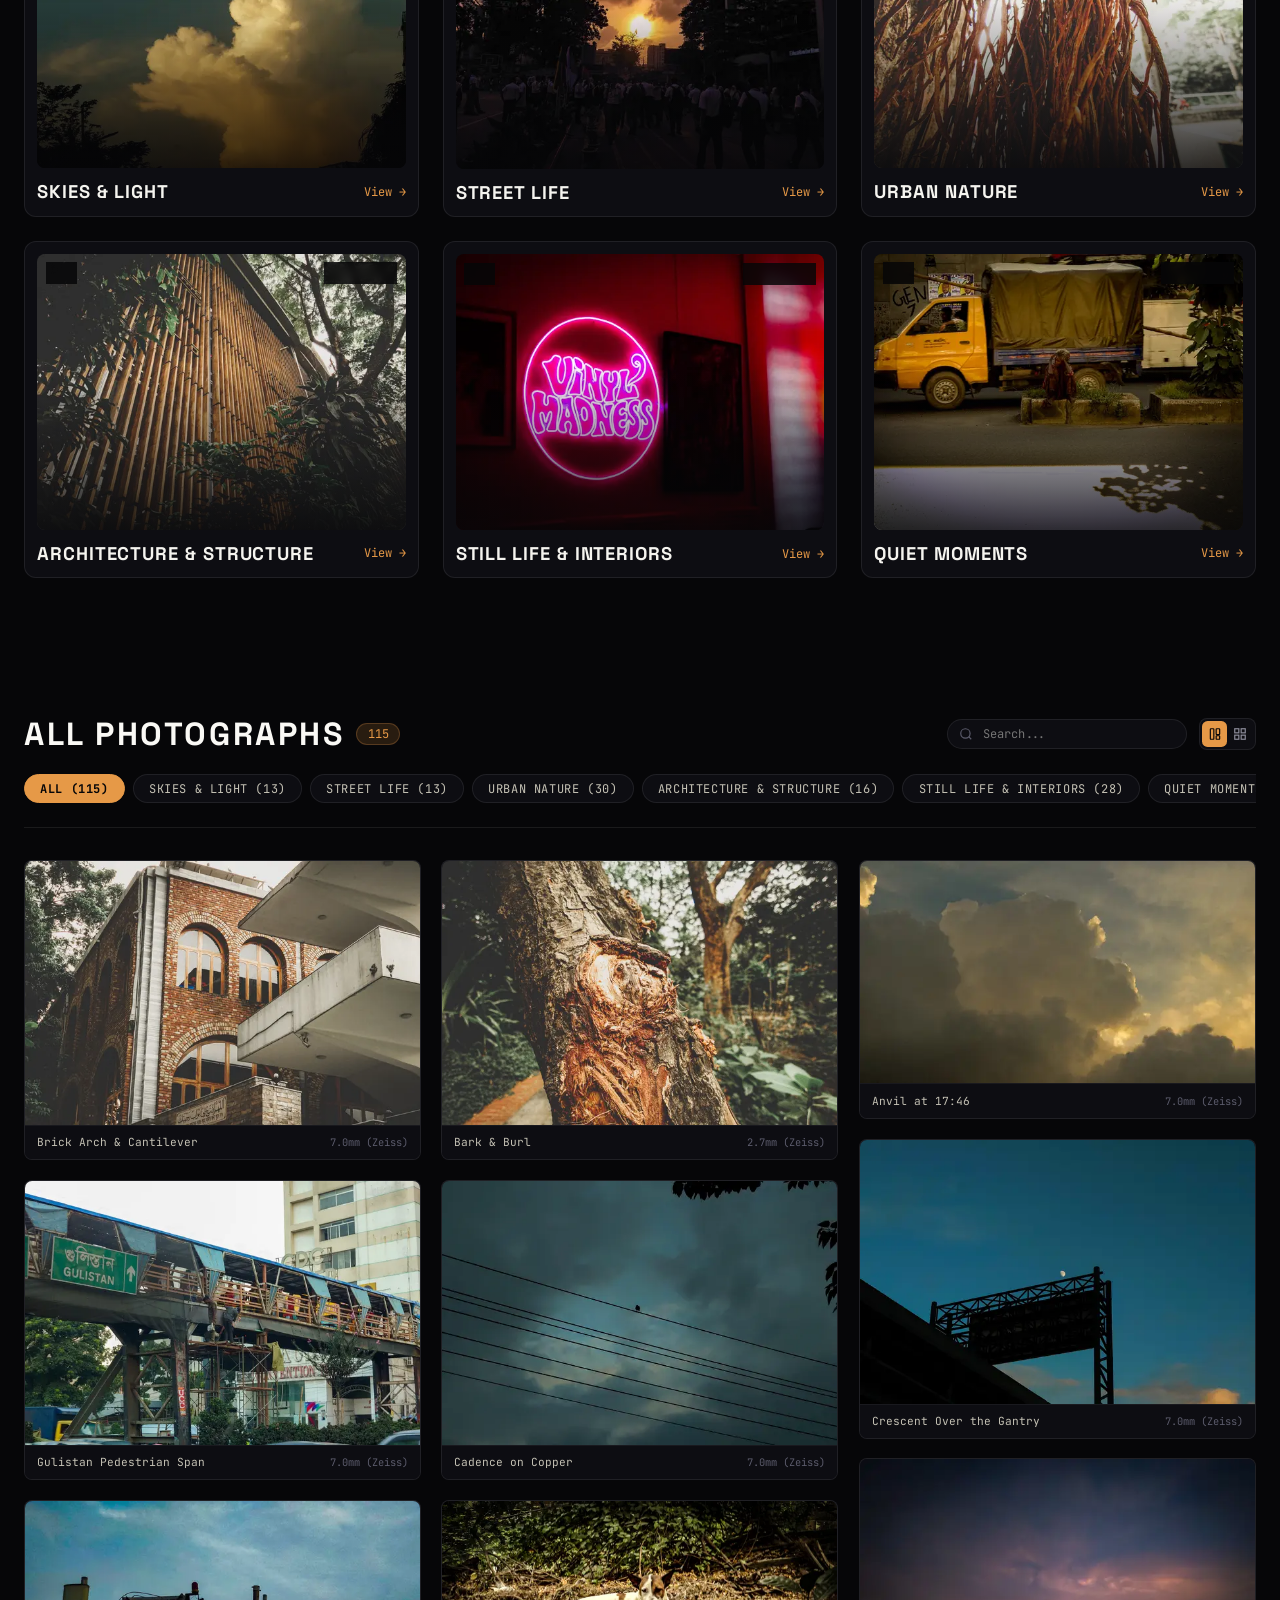
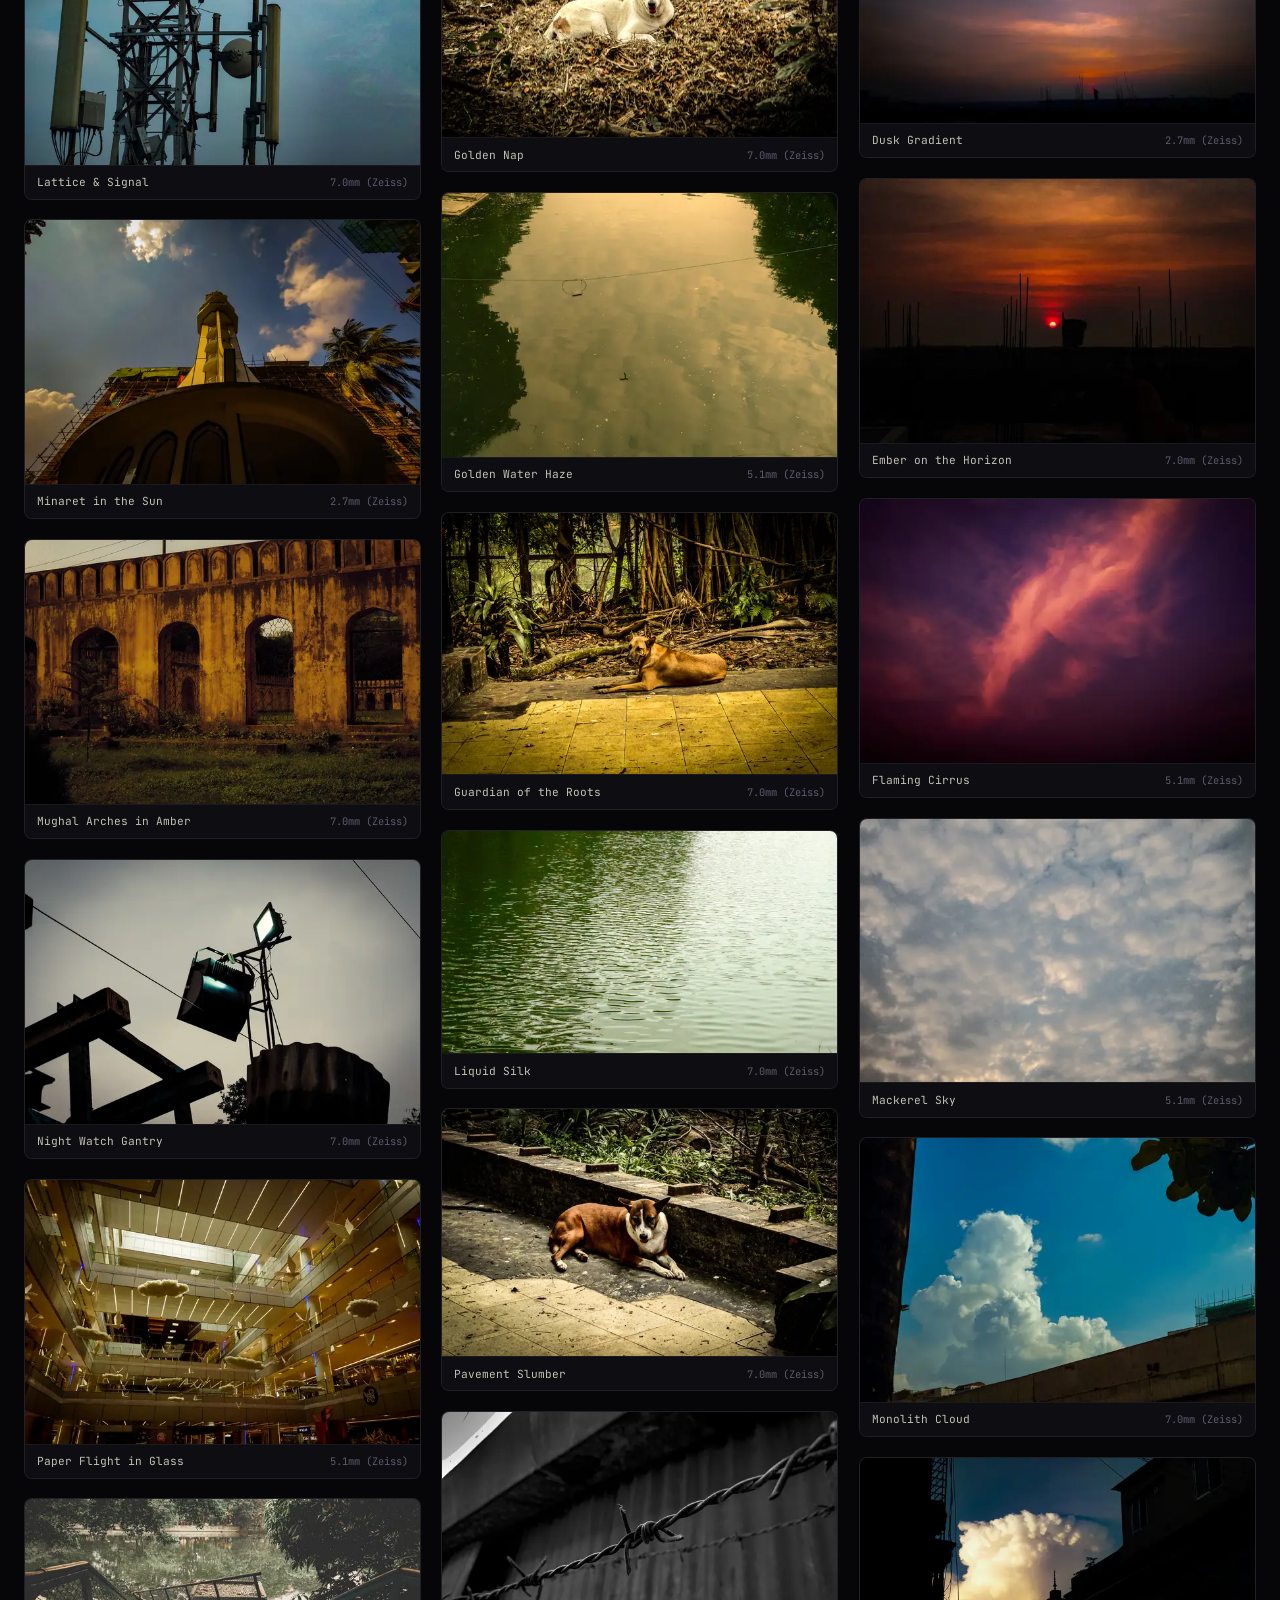
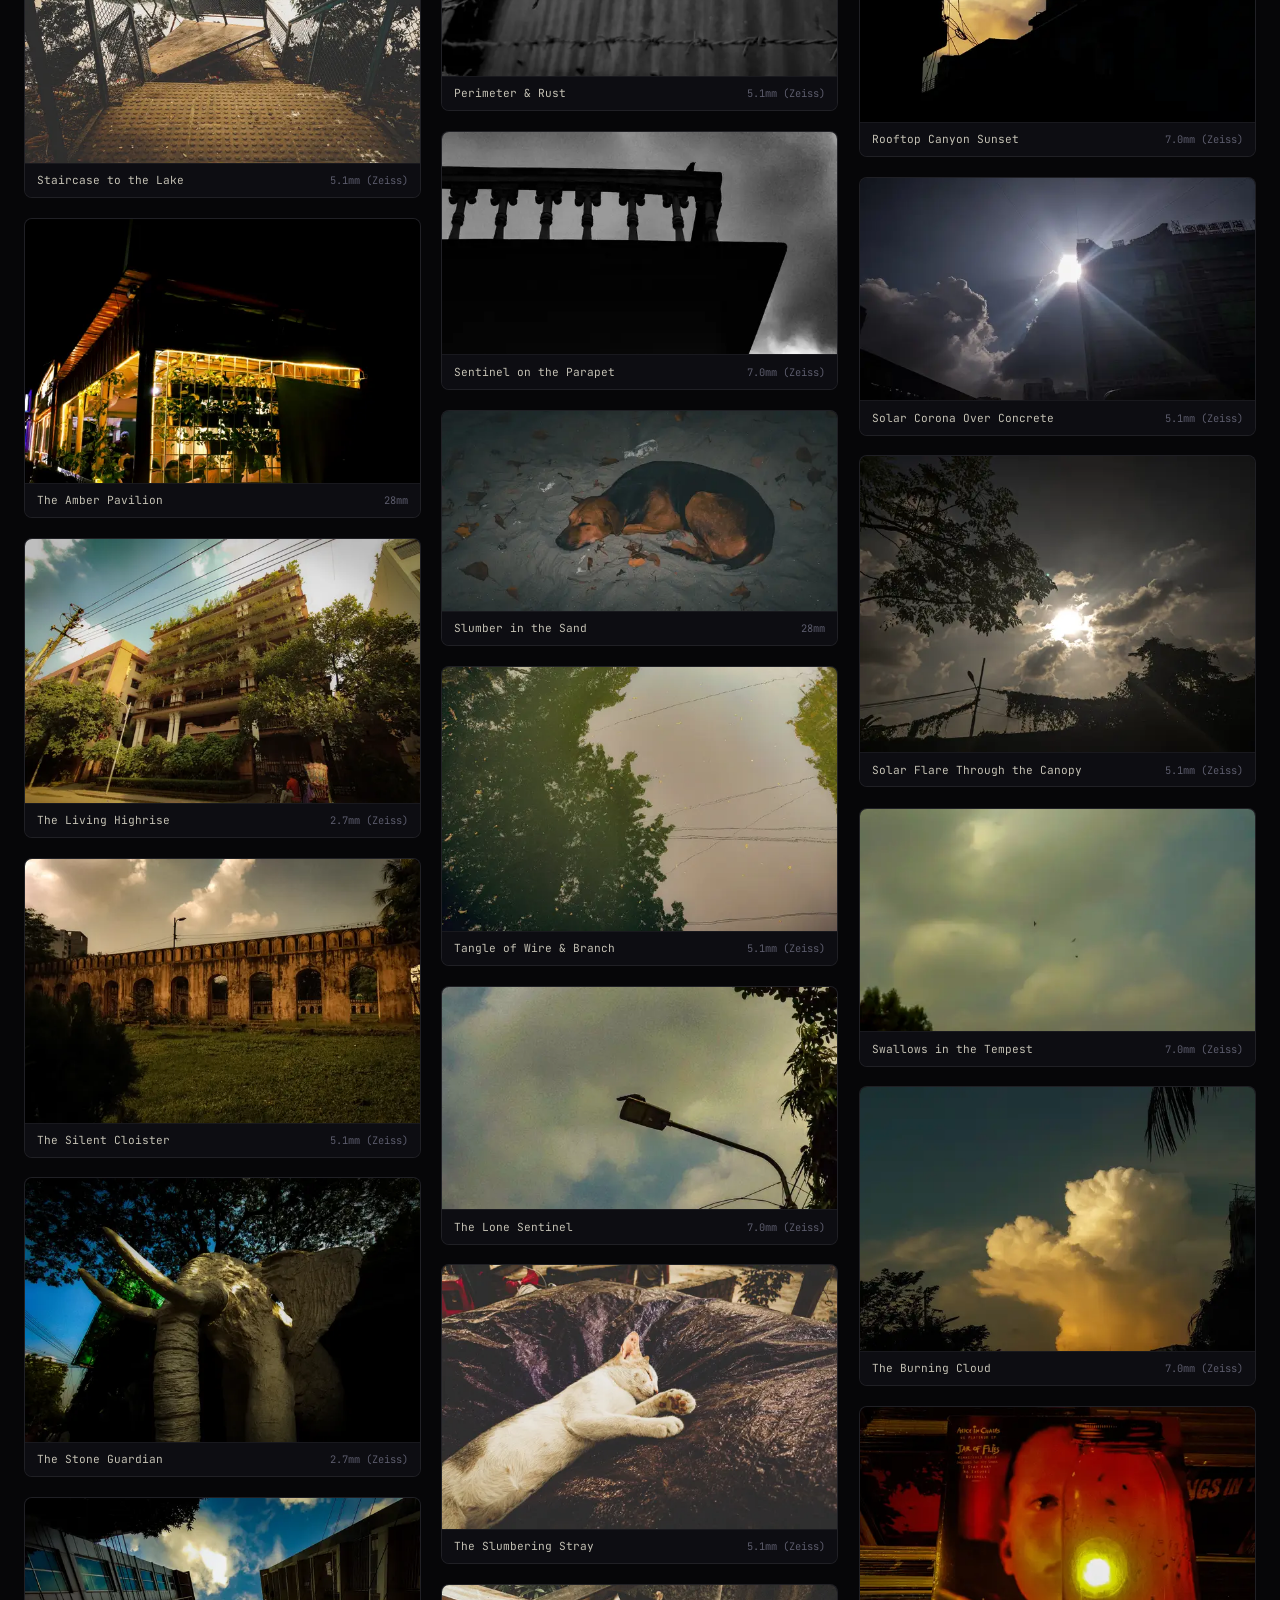
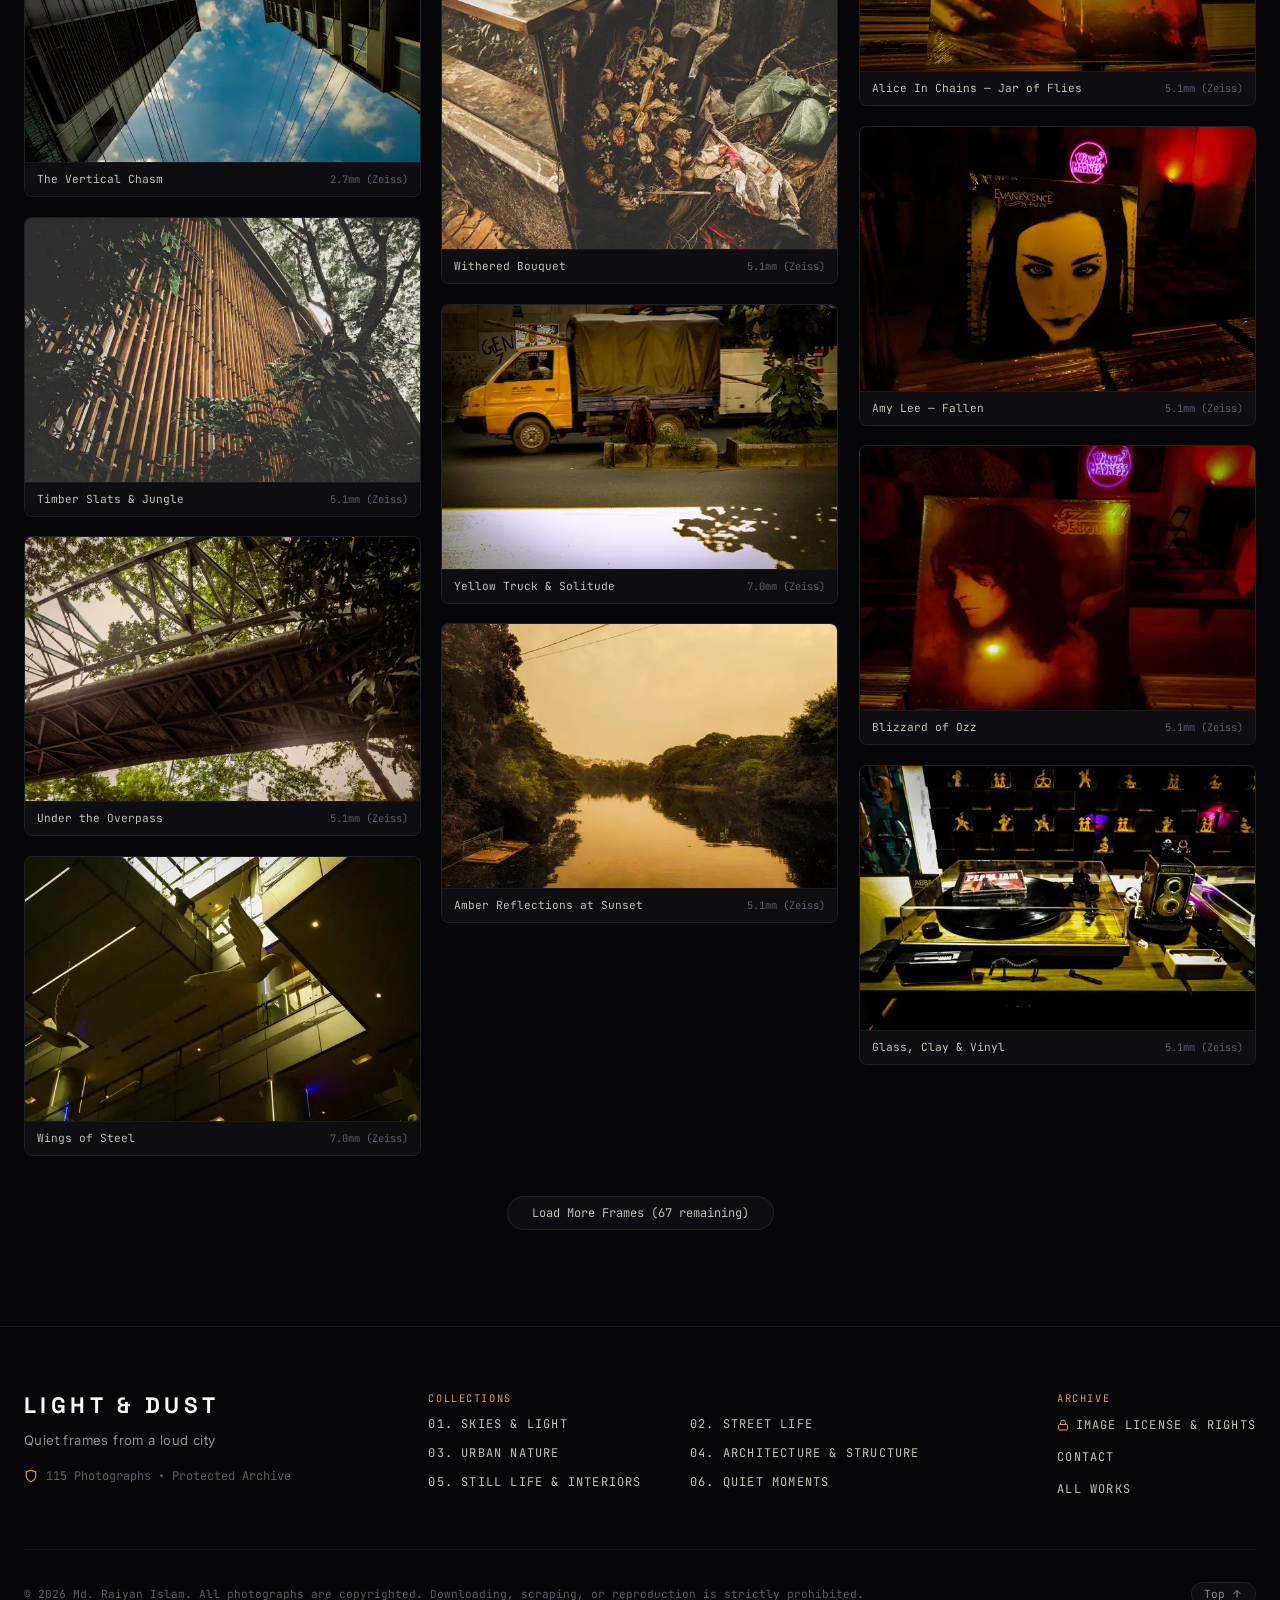
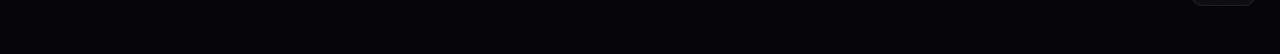
==== commit e155a49e: "Add and sort 4 new street life photographs into archive (total: 115)" ====
--- a/index.html
+++ b/index.html
@@ -150,7 +150,7 @@
         <button id="mobile-drawer-close" style="background: none; border: none; color: var(--paper-300); cursor: pointer;">✕</button>
       </div>
 
-      <button class="collections-menu-item" data-nav-col="all" style="font-size: 0.85rem; padding: 0.6rem 0;">All Photographs (111)</button>
+      <button class="collections-menu-item" data-nav-col="all" style="font-size: 0.85rem; padding: 0.6rem 0;">All Photographs (115)</button>
       <button class="collections-menu-item" data-nav-col="skies-and-light" style="font-size: 0.85rem; padding: 0.6rem 0;">01. Skies & Light</button>
       <button class="collections-menu-item" data-nav-col="street-life" style="font-size: 0.85rem; padding: 0.6rem 0;">02. Street Life</button>
       <button class="collections-menu-item" data-nav-col="urban-nature" style="font-size: 0.85rem; padding: 0.6rem 0;">03. Urban Nature</button>
@@ -311,7 +311,7 @@
         <div class="gallery-top-row">
           <div class="gallery-title-group">
             <h2 id="gallery-title" class="gallery-heading">All Photographs</h2>
-            <span id="gallery-count" class="gallery-count-pill">111</span>
+            <span id="gallery-count" class="gallery-count-pill">115</span>
           </div>
 
           <!-- Search + View Toggles -->
@@ -356,7 +356,7 @@
           <p style="font-family: var(--font-sans); font-size: 0.82rem; color: var(--paper-400); letter-spacing: 0.03em;">Quiet frames from a loud city</p>
           <div style="padding-top: 0.5rem; display: flex; align-items: center; gap: 0.5rem; font-family: var(--font-mono); font-size: 0.75rem; color: var(--paper-500);">
             <svg width="14" height="14" viewBox="0 0 24 24" fill="none" stroke="var(--film-accent)" stroke-width="2"><path d="M12 22s8-4 8-10V5l-8-3-8 3v7c0 6 8 10 8 10z"/></svg>
-            <span><span id="footer-total-photos">111</span> Photographs • Protected Archive</span>
+            <span><span id="footer-total-photos">115</span> Photographs • Protected Archive</span>
           </div>
         </div>
 
@@ -398,7 +398,7 @@
       <!-- Top Bar -->
       <header class="lightbox-header">
         <div class="lightbox-header-left">
-          <span id="lightbox-counter" class="lightbox-header-counter">#001 / 111</span>
+          <span id="lightbox-counter" class="lightbox-header-counter">#001 / 115</span>
           <span class="lightbox-header-divider" aria-hidden="true">•</span>
           <h2 id="lightbox-title" class="lightbox-header-title">Frame Title</h2>
           <span id="lightbox-badge" class="lightbox-header-badge">Archive</span>
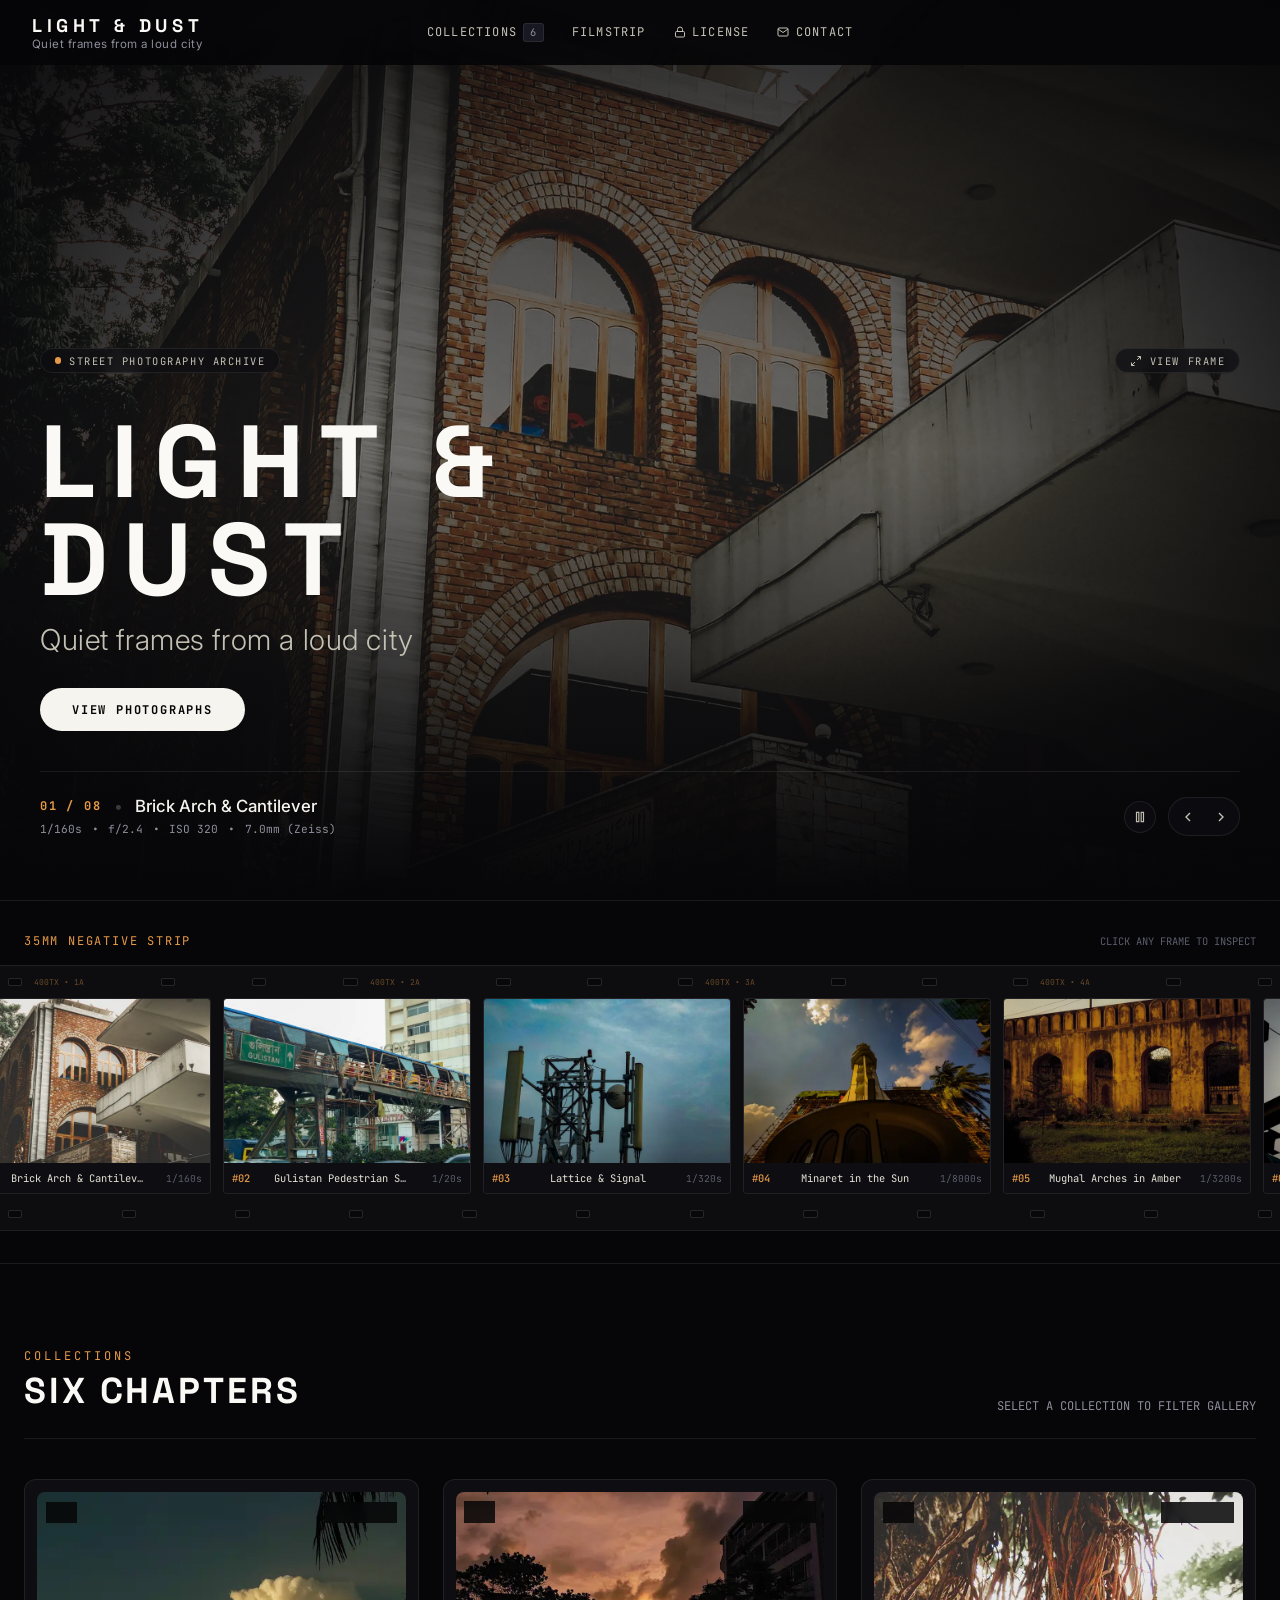
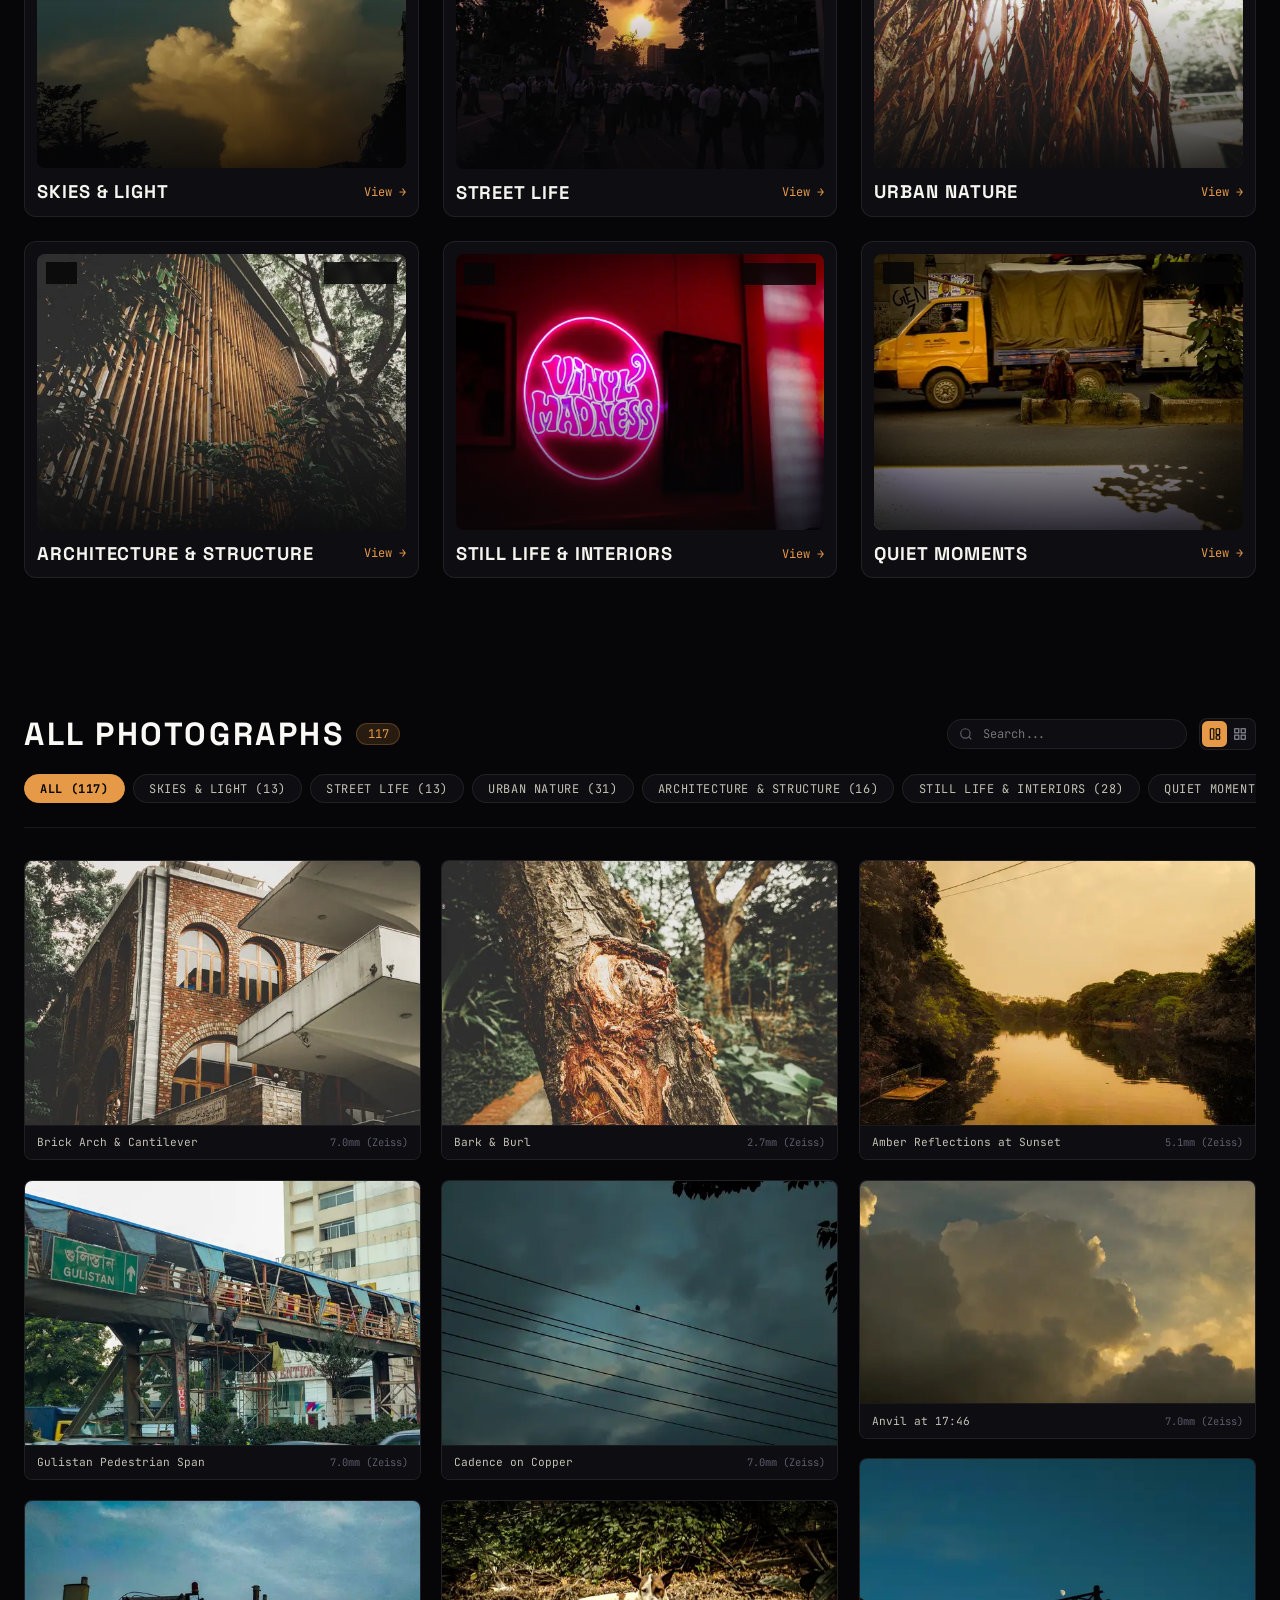
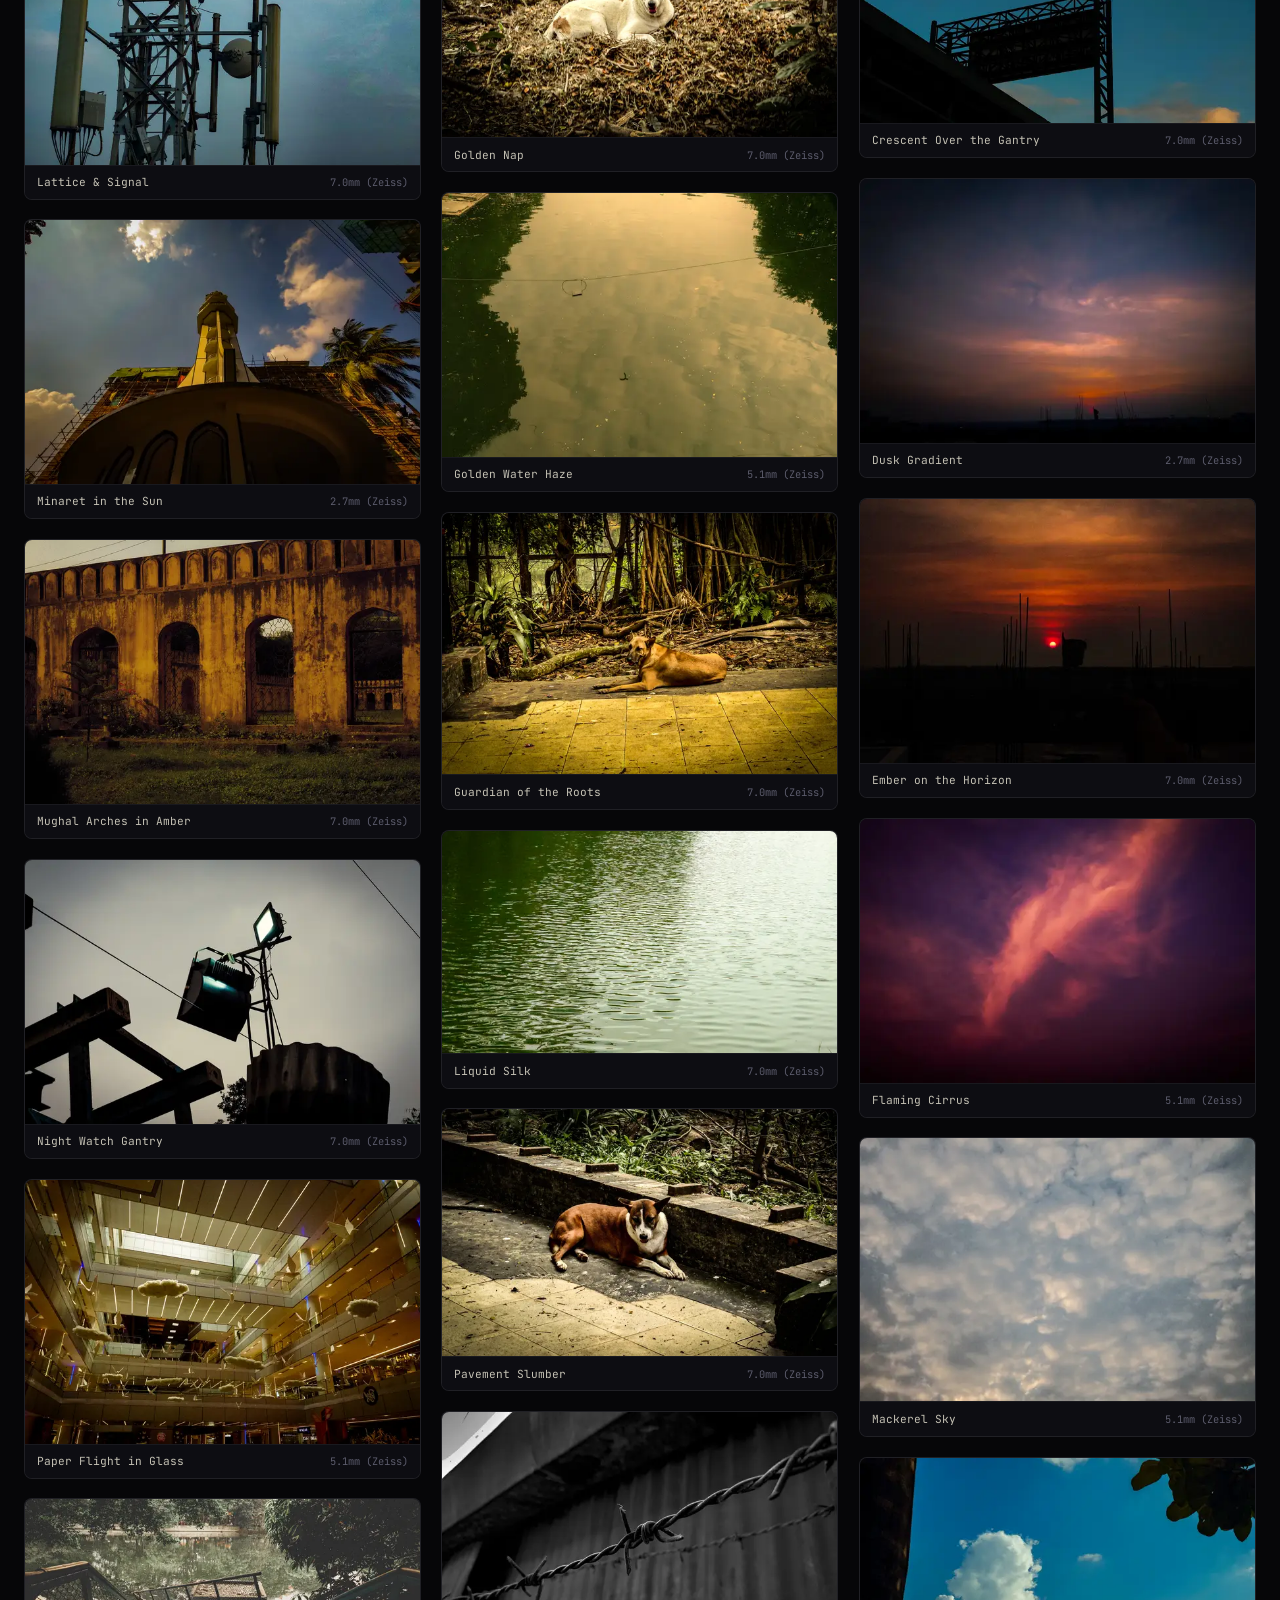
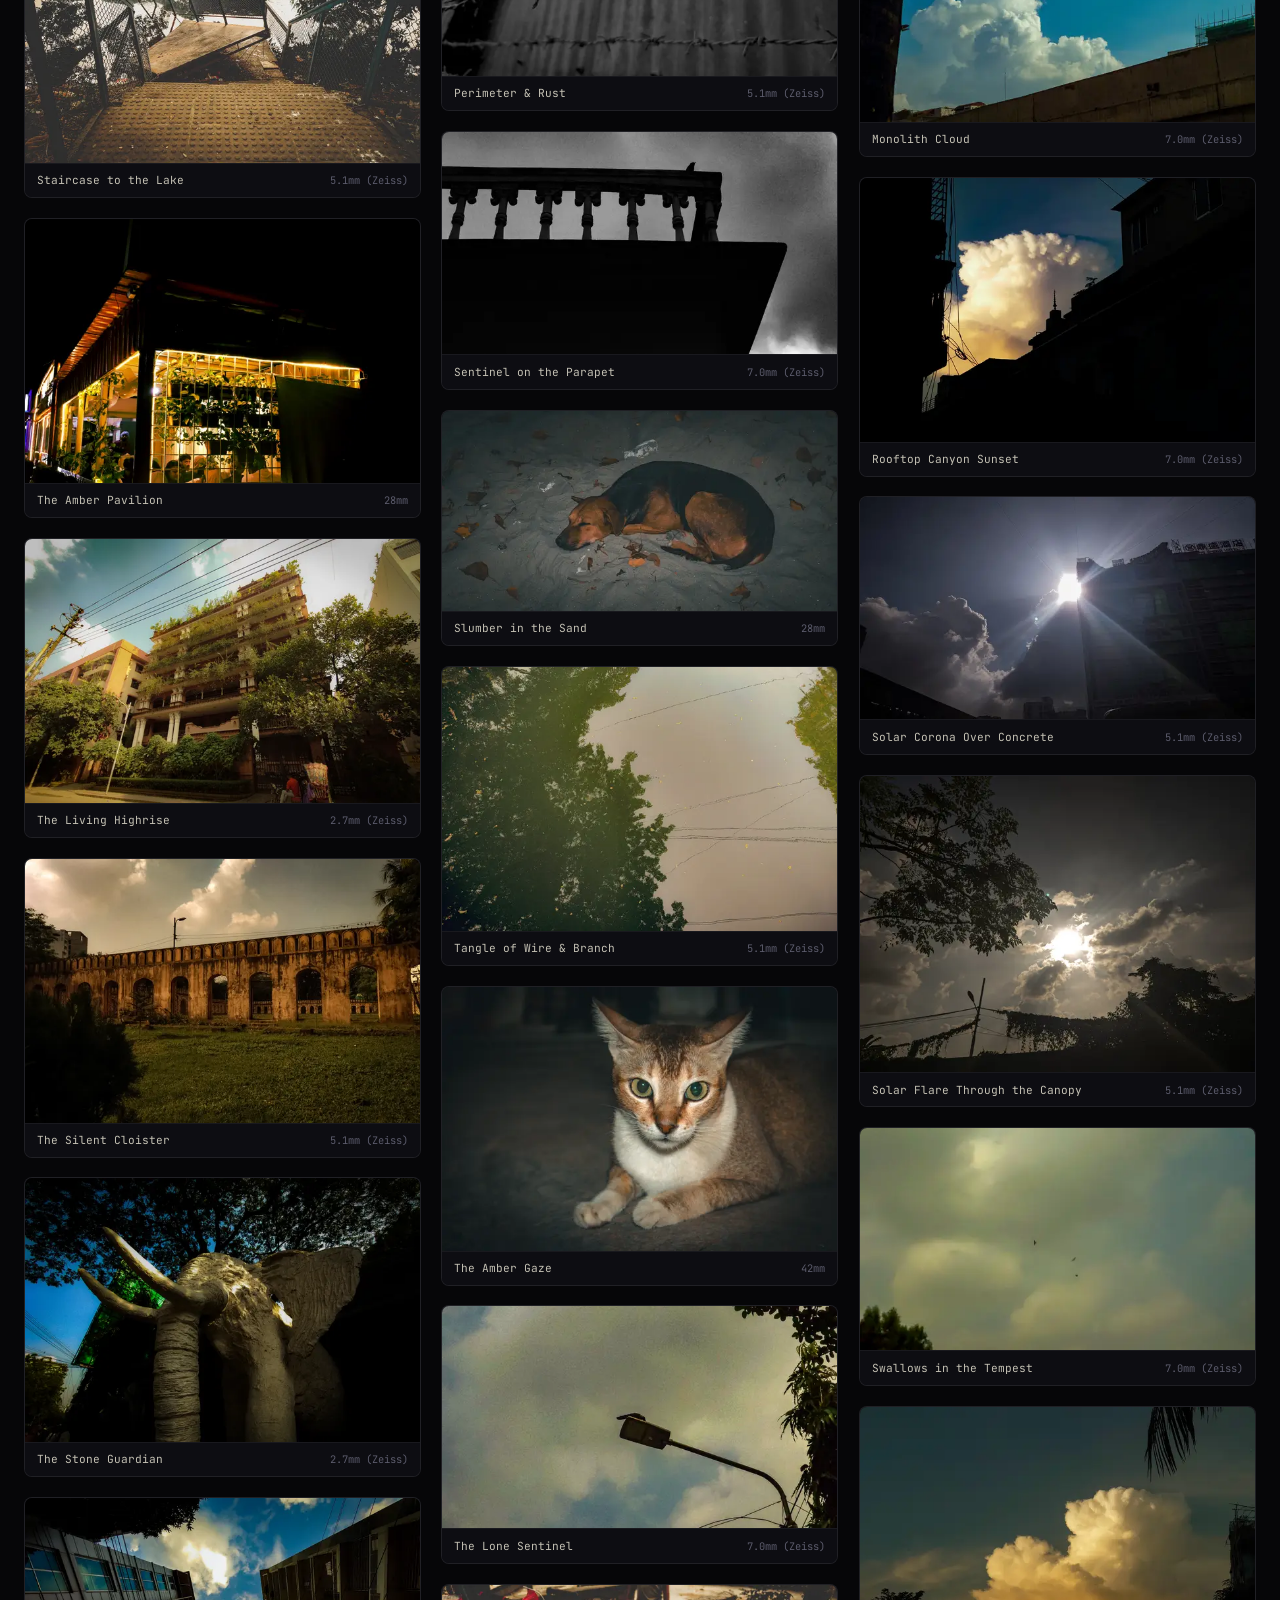
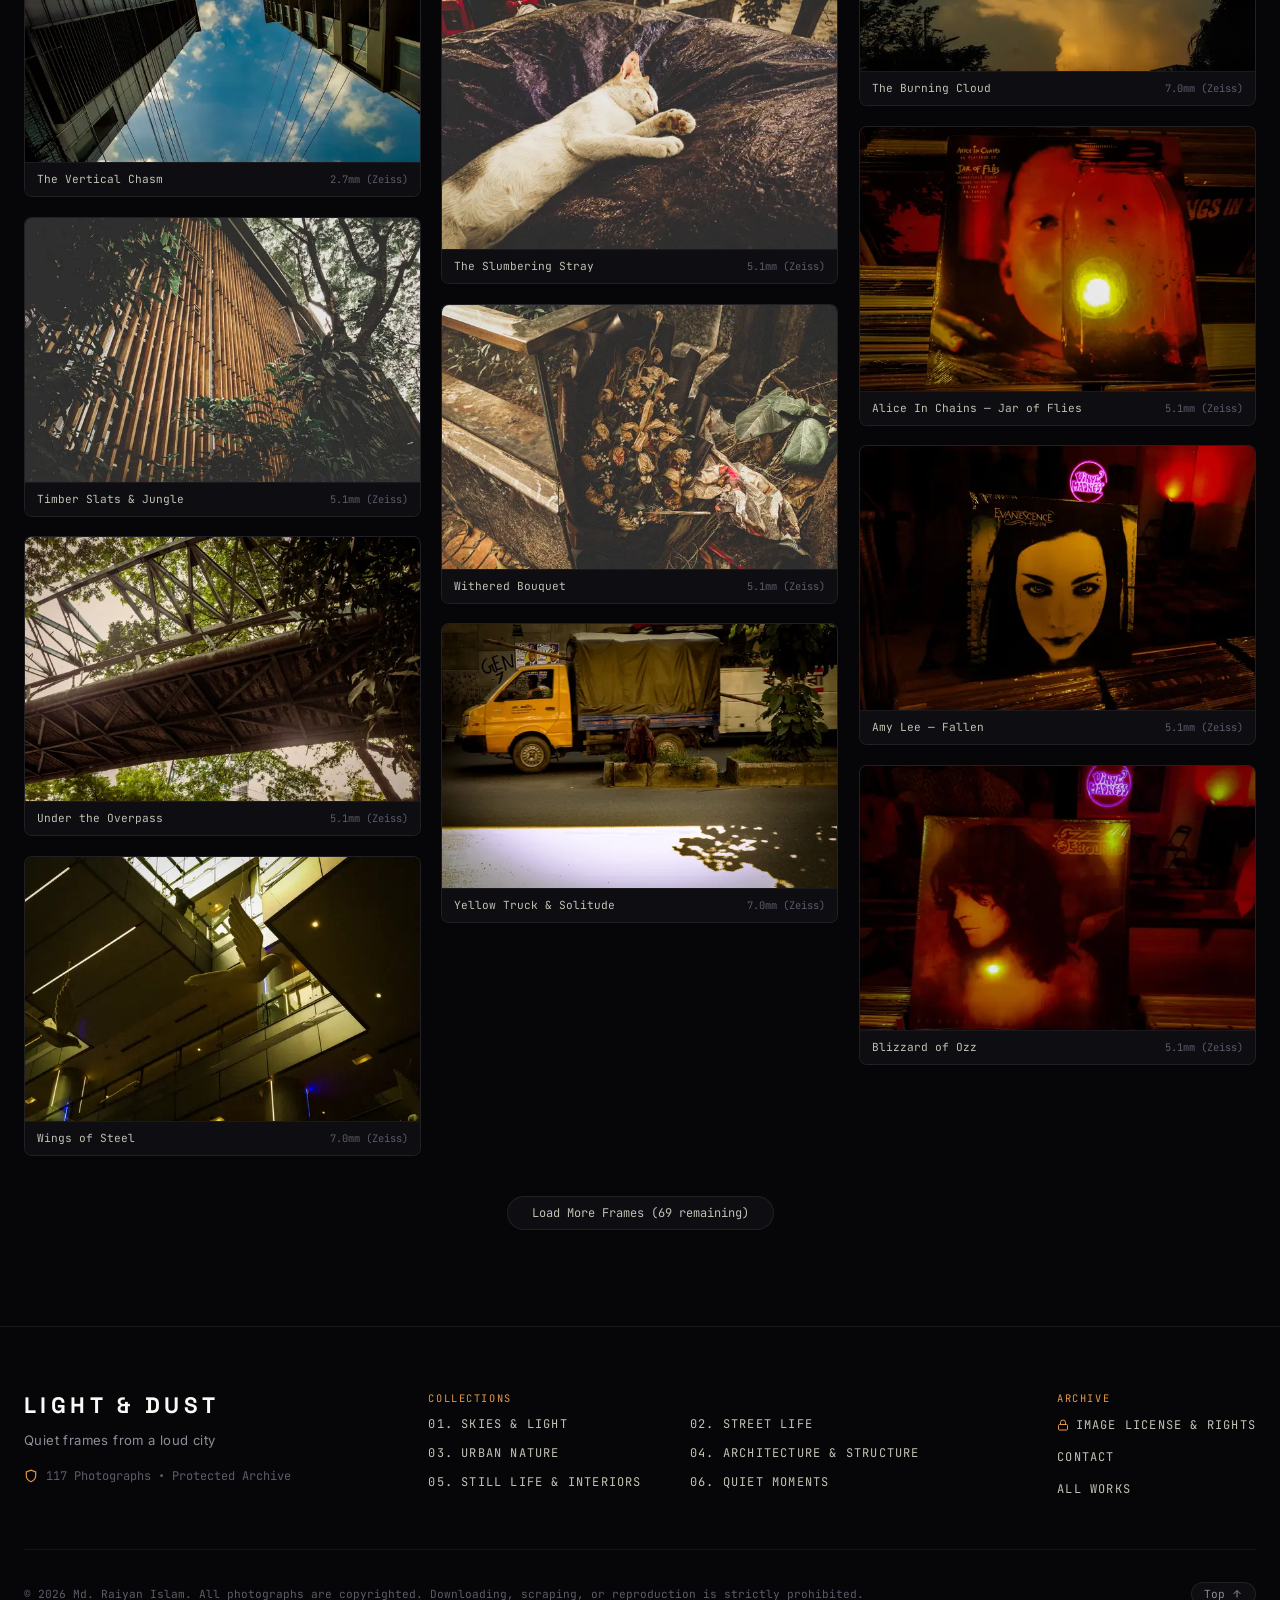
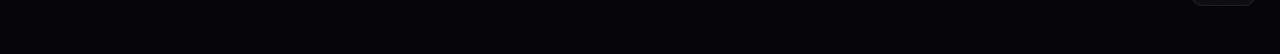
==== commit 78820c50: "Add and sort 2 new photographs into quiet-moments and urban-nature (total: 117)" ====
--- a/index.html
+++ b/index.html
@@ -150,7 +150,7 @@
         <button id="mobile-drawer-close" style="background: none; border: none; color: var(--paper-300); cursor: pointer;">✕</button>
       </div>
 
-      <button class="collections-menu-item" data-nav-col="all" style="font-size: 0.85rem; padding: 0.6rem 0;">All Photographs (115)</button>
+      <button class="collections-menu-item" data-nav-col="all" style="font-size: 0.85rem; padding: 0.6rem 0;">All Photographs (117)</button>
       <button class="collections-menu-item" data-nav-col="skies-and-light" style="font-size: 0.85rem; padding: 0.6rem 0;">01. Skies & Light</button>
       <button class="collections-menu-item" data-nav-col="street-life" style="font-size: 0.85rem; padding: 0.6rem 0;">02. Street Life</button>
       <button class="collections-menu-item" data-nav-col="urban-nature" style="font-size: 0.85rem; padding: 0.6rem 0;">03. Urban Nature</button>
@@ -311,7 +311,7 @@
         <div class="gallery-top-row">
           <div class="gallery-title-group">
             <h2 id="gallery-title" class="gallery-heading">All Photographs</h2>
-            <span id="gallery-count" class="gallery-count-pill">115</span>
+            <span id="gallery-count" class="gallery-count-pill">117</span>
           </div>
 
           <!-- Search + View Toggles -->
@@ -356,7 +356,7 @@
           <p style="font-family: var(--font-sans); font-size: 0.82rem; color: var(--paper-400); letter-spacing: 0.03em;">Quiet frames from a loud city</p>
           <div style="padding-top: 0.5rem; display: flex; align-items: center; gap: 0.5rem; font-family: var(--font-mono); font-size: 0.75rem; color: var(--paper-500);">
             <svg width="14" height="14" viewBox="0 0 24 24" fill="none" stroke="var(--film-accent)" stroke-width="2"><path d="M12 22s8-4 8-10V5l-8-3-8 3v7c0 6 8 10 8 10z"/></svg>
-            <span><span id="footer-total-photos">115</span> Photographs • Protected Archive</span>
+            <span><span id="footer-total-photos">117</span> Photographs • Protected Archive</span>
           </div>
         </div>
 
@@ -398,7 +398,7 @@
       <!-- Top Bar -->
       <header class="lightbox-header">
         <div class="lightbox-header-left">
-          <span id="lightbox-counter" class="lightbox-header-counter">#001 / 115</span>
+          <span id="lightbox-counter" class="lightbox-header-counter">#001 / 117</span>
           <span class="lightbox-header-divider" aria-hidden="true">•</span>
           <h2 id="lightbox-title" class="lightbox-header-title">Frame Title</h2>
           <span id="lightbox-badge" class="lightbox-header-badge">Archive</span>
